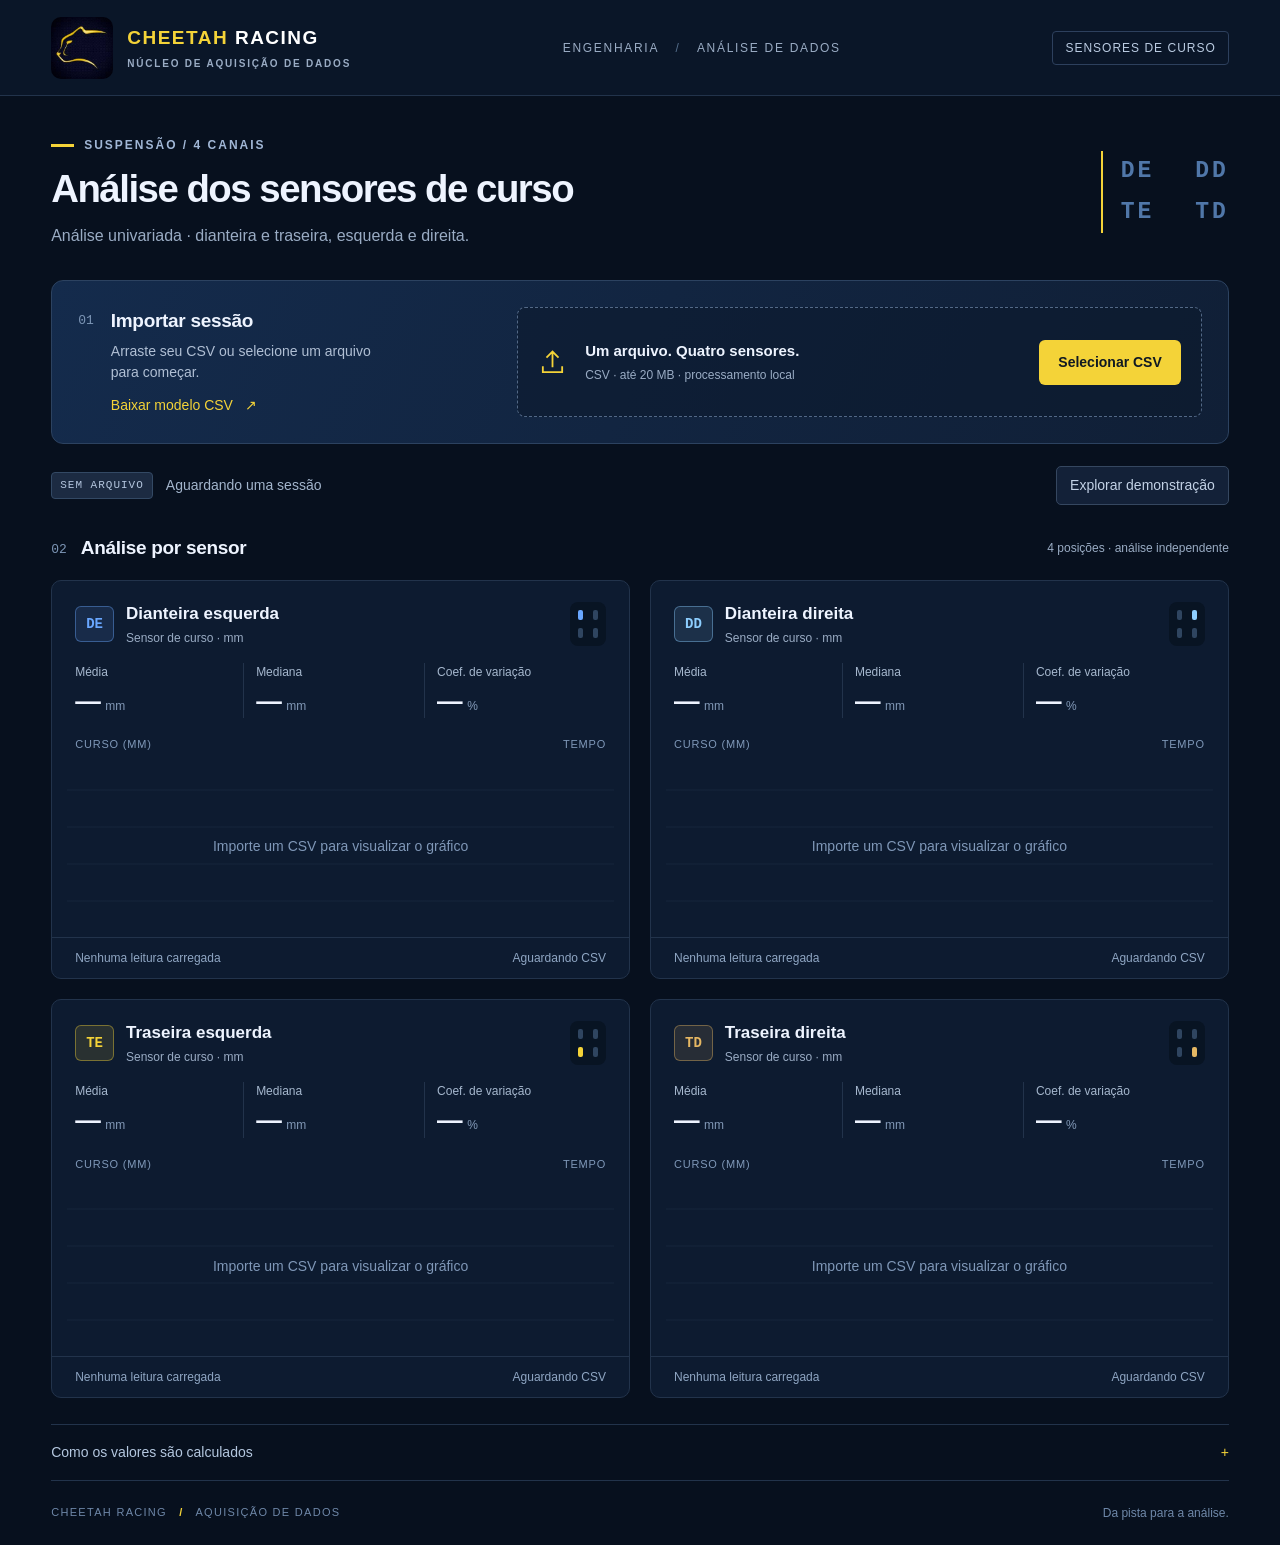
==== index.html @ 23363fa1 "Add files via upload" ====
<!DOCTYPE html>
<html lang="pt-BR">
<head><meta charset="UTF-8"><meta name="viewport" content="width=device-width, initial-scale=1"><meta name="theme-color" content="#071427"><meta name="description" content="Análise dos quatro sensores de curso da Cheetah Racing. Importe um CSV e visualize gráficos, média, mediana e coeficiente de variação."><title>Cheetah Racing · Análise de curso</title><link rel="icon" href="cheetah.png"><link rel="stylesheet" href="style.css"></head>
<body>
<header class="topbar"><a class="brand" href="./" aria-label="Cheetah Racing início"><img src="cheetah.png" alt="Símbolo da equipe Cheetah Racing"><span><strong class="brand-cheetah">CHEETAH</strong> <b>RACING</b><small>NÚCLEO DE AQUISIÇÃO DE DADOS</small></span></a><span class="workspace">ENGENHARIA <span>/</span> ANÁLISE DE DADOS</span><span class="header-tag">SENSORES DE CURSO</span></header>
<main>
<div class="page-heading"><div><div class="eyebrow"><span></span> SUSPENSÃO / 4 CANAIS</div><h1>Análise dos sensores de curso</h1><p>Análise univariada · dianteira e traseira, esquerda e direita.</p></div><div class="heading-mark" aria-hidden="true">DE <span>DD</span><br>TE <span>TD</span></div></div>
<section class="import-panel" aria-labelledby="import-title"><div class="import-copy"><span class="section-number">01</span><div><h2 id="import-title">Importar sessão</h2><p>Arraste seu CSV ou selecione um arquivo para começar.</p><button class="text-button" id="template">Baixar modelo CSV <span aria-hidden="true">↗</span></button></div></div><div id="dropzone" class="dropzone"><svg viewBox="0 0 24 24" fill="none" stroke="currentColor" stroke-width="1.5" aria-hidden="true"><path d="M12 16V3m-5 5 5-5 5 5M4 15v5h16v-5"/></svg><div><strong>Um arquivo. Quatro sensores.</strong><small>CSV · até 20 MB · processamento local</small></div><button class="primary-button" id="upload">Selecionar CSV</button><input type="file" id="file" accept=".csv,text/csv" hidden></div></section>
<p id="message" class="message" role="status" hidden></p>
<section id="mapping" class="mapping" hidden aria-labelledby="mapping-title"><h2 id="mapping-title">Confira as colunas do arquivo</h2><p>Associe cada sensor à sua coluna. Valores vazios ou inválidos serão desconsiderados.</p><div class="map-fields" id="map-fields"></div><div class="map-actions"><label>Unidade das leituras<select id="unit"><option value="mm">Milímetros (mm)</option><option value="raw">Valores brutos</option><option value="V">Volts (V)</option></select></label><button id="apply" class="primary-button">Analisar dados <span aria-hidden="true">→</span></button><button id="cancel" class="secondary-button">Cancelar</button></div></section>
<div class="session-bar"><div><span id="mode-label" class="mode-label">SEM ARQUIVO</span><span id="filename">Aguardando uma sessão</span></div><button class="secondary-button" id="demo">Explorar demonstração</button></div>
<section class="analysis-section" aria-labelledby="analysis-title"><div class="section-heading"><div><span class="section-number">02</span><h2 id="analysis-title">Análise por sensor</h2></div><span id="session-meta">4 posições · análise independente</span></div><div class="cards" id="cards"></div></section>
<details class="method"><summary>Como os valores são calculados <span aria-hidden="true">+</span></summary><div><p><b>Média:</b> soma das leituras válidas dividida pela quantidade de leituras. <b>Mediana:</b> valor central das leituras ordenadas.</p><p><b>Coeficiente de variação (CV):</b> desvio-padrão amostral ÷ módulo da média × 100. É necessário ter ao menos duas leituras e média diferente de zero. Uma média próxima de zero pode produzir um CV muito alto.</p><p>O CV depende da referência de zero: em dados brutos ou deslocamentos com zero arbitrário, interprete-o com cautela. Nenhum filtro ou conversão de calibração é aplicado. Os cálculos usam todas as leituras válidas; gráficos longos preservam extremos ao reduzir os pontos exibidos.</p><p>Formato sugerido: tempo_s, curso_DE_mm, curso_DD_mm, curso_TE_mm, curso_TD_mm. Também são aceitos ponto e vírgula, tabulação e decimais com vírgula. Sem tempo, o eixo horizontal usa o número da amostra. Os arquivos são lidos no seu navegador e não são enviados a um servidor.</p></div></details>
<footer><span>CHEETAH RACING <b>/</b> AQUISIÇÃO DE DADOS</span><span>Da pista para a análise.</span></footer>
</main><script src="analysis.js"></script><script src="app.js"></script></body></html>
---- style.css ----
@font-face{font-family:unused;src:local('Arial')}*{box-sizing:border-box} :root{color-scheme:dark;--bg:#07101e;--surface:#0d1b30;--border:#22334b;--text:#eef4ff;--muted:#9aacc4;--yellow:#f4d338;--blue:#5d9dff}body{margin:0;background:var(--bg);font:16px/1.5 'Segoe UI',Arial,sans-serif;color:var(--text)}button,select,input{font:inherit}button,select{cursor:pointer}button{transition:background .18s,transform .18s}button:hover{filter:brightness(1.12)}button:active{transform:translateY(1px)}button:focus-visible,select:focus-visible,a:focus-visible,summary:focus-visible{outline:3px solid var(--yellow);outline-offset:4px}button:disabled{cursor:wait;opacity:.6}[hidden]{display:none!important}.topbar{min-height:96px;padding:16px 4%;border-bottom:1px solid var(--border);display:flex;align-items:center;gap:30px;background:#0a1628}.brand{display:flex;align-items:center;gap:14px;text-decoration:none;color:var(--text);font-size:19px;letter-spacing:1.5px;font-weight:750}.brand img{width:62px;height:62px;object-fit:cover;border-radius:10px}.brand .brand-cheetah{color:var(--yellow);font-weight:850}.brand b{color:#fff;font-weight:600}.brand small{display:block;color:var(--muted);font-size:10px;letter-spacing:1.8px;margin-top:3px}.workspace{margin:auto;color:var(--muted);font-size:12px;letter-spacing:1.7px}.workspace span{margin:0 12px;color:#56708d}.header-tag{border:1px solid #2d405d;color:#bbcce2;padding:7px 12px;font-size:12px;letter-spacing:1px;border-radius:4px}main{max-width:1520px;margin:auto;padding:40px 4% 0}.page-heading{display:flex;justify-content:space-between;align-items:center;margin-bottom:32px}.eyebrow{font-size:12px;letter-spacing:2px;color:#a1b7d6;font-weight:650;display:flex;align-items:center;gap:10px}.eyebrow>span{width:23px;height:3px;background:var(--yellow)}h1{font-size:clamp(28px,3vw,43px);line-height:1.2;letter-spacing:-1.5px;margin:12px 0}h1 em{font-style:normal;font-weight:400;color:#a6bbd7}.page-heading p{margin:0;color:var(--muted)}.heading-mark{font:700 23px/1.8 monospace;color:#5077a9;letter-spacing:3px;border-left:2px solid var(--yellow);padding-left:18px}.heading-mark span{margin-left:24px}.import-panel{background:linear-gradient(115deg,#142b4c,#101f36);border:1px solid #2c4260;border-radius:12px;padding:26px;display:grid;grid-template-columns:1fr 1.65fr;gap:24px;align-items:center}.import-copy{display:flex;gap:17px}.section-number{font:13px/1.8 monospace;color:#7d96b6;margin-top:2px}h2{font-size:19px;font-weight:650;margin:0;letter-spacing:-.3px}.import-copy p{font-size:14px;color:#b0bfd4;max-width:280px;margin:5px 0 10px}.text-button{color:var(--yellow);border:0;background:none;padding:0;font-size:14px}.text-button span{margin-left:8px}.dropzone{border:1px dashed #526886;background:#0c192b88;min-height:110px;display:flex;align-items:center;justify-content:center;gap:18px;padding:20px;border-radius:8px}.dropzone.drag{border-color:var(--yellow);background:#26394b}.dropzone svg{width:29px;height:29px;flex-shrink:0;color:var(--yellow)}.dropzone strong{display:block;font-size:15px;font-weight:600}.dropzone small{display:block;color:var(--muted);font-size:12px;margin-top:4px}.primary-button{background:var(--yellow);color:#101923;font-weight:700;border:0;border-radius:6px;padding:12px 19px;white-space:nowrap;font-size:14px}.dropzone .primary-button{margin-left:auto}.secondary-button{border:1px solid #354760;background:#132138;color:#c3d2e6;border-radius:5px;padding:8px 13px;font-size:14px}.session-bar{display:flex;align-items:center;justify-content:space-between;gap:15px;margin:22px 0 29px;font-size:14px}.session-bar>div{display:flex;align-items:center;gap:13px;min-width:0}.mode-label{background:#1c2b42;color:#b4c6df;border:1px solid #334964;font:11px/1.4 monospace;letter-spacing:1px;padding:5px 8px;border-radius:4px;flex-shrink:0}.mode-label.demo{color:#ffe67b;background:#3a3320;border-color:#665828}.mode-label.real{color:#a9d2ff;background:#143153}.session-bar #filename{color:#a3b5cc;overflow-wrap:anywhere}.section-heading{display:flex;justify-content:space-between;align-items:center;gap:12px;margin-bottom:17px}.section-heading>div{display:flex;gap:14px;align-items:center}.section-heading>span{font-size:12px;color:var(--muted)}.cards{display:grid;grid-template-columns:repeat(2,minmax(0,1fr));gap:20px}.sensor-card{background:var(--surface);border:1px solid var(--border);border-radius:10px;overflow:hidden;min-width:0}.card-header{display:flex;align-items:center;gap:12px;padding:20px 23px 16px}.sensor-code{background:color-mix(in srgb,var(--accent) 12%,transparent);border:1px solid color-mix(in srgb,var(--accent) 40%,transparent);color:var(--accent);border-radius:6px;padding:9px 10px;font:700 14px monospace}.card-header h3{font-size:17px;font-weight:600;margin:0}.card-header p{color:var(--muted);font-size:12px;margin:3px 0 0}.position{margin-left:auto;display:grid;grid-template-columns:5px 5px;gap:8px 10px;border-radius:8px;padding:8px;background:#081423}.position i{width:5px;height:10px;background:#2f4560;border-radius:2px}.position i.on{background:var(--accent)}.stats{display:grid;grid-template-columns:1fr 1fr 1fr;padding:0 23px 18px;gap:12px}.stat{border-right:1px solid var(--border);padding-right:6px}.stat:last-child{border:0}.stat-label{display:block;font-size:12px;color:#a6b8ce;margin-bottom:4px}.stat-value{font:600 clamp(20px,2vw,29px)/1.3 'Segoe UI',sans-serif;font-variant-numeric:tabular-nums;letter-spacing:-.5px;overflow-wrap:anywhere}.stat-value small{font-size:12px;color:#8299b7;margin-left:5px;font-weight:400;letter-spacing:0}.chart-wrap{padding:0 15px;position:relative}.chart-title{display:flex;justify-content:space-between;padding:0 8px;margin-bottom:4px;color:#7f98b8;font-size:11px;letter-spacing:.8px;text-transform:uppercase}.chart{height:180px;width:100%;display:block;overflow:visible}.chart text{font:11px 'Segoe UI',Arial,sans-serif;fill:#8aa1bf}.chart .gridline{stroke:#20334d;stroke-dasharray:3 5}.card-bottom{padding:11px 23px;border-top:1px solid var(--border);font-size:12px;color:#8fa6c3;display:flex;justify-content:space-between;gap:10px}.card-bottom strong{font-weight:500;color:#bcd0e9}.empty-chart{height:180px;display:flex;align-items:center;justify-content:center;color:#7f97b7;font-size:14px;background:repeating-linear-gradient(0deg,transparent,transparent 35px,#21334b66 36px,transparent 37px)}.method{margin-top:26px;border-top:1px solid var(--border);border-bottom:1px solid var(--border);color:var(--muted);font-size:14px}.method summary{cursor:pointer;list-style:none;padding:17px 0;display:flex;justify-content:space-between;color:#b4c7df}.method summary::-webkit-details-marker{display:none}.method summary span{color:var(--yellow)}.method>div{max-width:1000px;padding-bottom:14px}.method p{margin:0 0 12px}.method b{color:#cedbef}.message{padding:14px 18px;background:#263448;border-left:3px solid var(--yellow);border-radius:4px;font-size:14px}.message.error{background:#36232b;border-left-color:#ff8c8c;color:#ffd0d0}.mapping{margin-top:16px;padding:24px;background:#12253d;border:1px solid #3a5679;border-radius:10px}.mapping p{color:var(--muted);font-size:14px}.map-fields{display:grid;grid-template-columns:repeat(5,1fr);gap:14px}label{font-size:14px;color:#bed0e7}select{display:block;width:100%;margin-top:7px;padding:10px;border:1px solid #4a607b;border-radius:5px;color:#edf4ff;background:#0c1b2e;max-width:100%}.map-actions{display:flex;gap:12px;align-items:end;margin-top:18px}.map-actions label{margin-right:auto;min-width:180px}.map-actions button{height:43px}footer{padding:23px 0;display:flex;justify-content:space-between;gap:16px;font-size:11px;color:#6f88a9;letter-spacing:1.3px}footer b{color:var(--yellow);padding:0 8px}footer>span:last-child{letter-spacing:0;font-size:12px}.tooltip{position:absolute;pointer-events:none;background:#050d18;border:1px solid #425a7b;border-radius:5px;padding:6px 10px;font-size:12px;z-index:2;color:#e8f2ff;box-shadow:0 4px 12px #0005}.sensor-note{color:#e8ce76}
@media(min-width:1600px){.chart{height:215px}.empty-chart{height:215px}}
@media(max-width:1050px){.workspace{display:none}.header-tag{margin-left:auto}.import-panel{grid-template-columns:1fr}.import-copy p{max-width:none}.dropzone{justify-content:flex-start}.map-fields{grid-template-columns:repeat(3,1fr)}}
@media(max-width:650px){.topbar{padding:12px 5%;min-height:80px}.brand{font-size:16px}.brand img{height:48px;width:48px}.brand small{font-size:8px;letter-spacing:1px}.header-tag{display:none}main{padding:26px 5% 0}.heading-mark{display:none}h1{letter-spacing:-.8px}.page-heading{margin-bottom:25px}.import-panel{padding:19px;gap:16px}.dropzone{flex-wrap:wrap;padding:17px;gap:13px}.dropzone .primary-button{width:100%;margin-left:0}.cards{grid-template-columns:1fr}.session-bar{align-items:flex-start}.session-bar>div{flex-wrap:wrap;gap:7px}.session-bar button{font-size:12px;max-width:140px}.section-heading{align-items:flex-start}.section-heading>span{max-width:110px;text-align:right}.card-header{padding:18px}.stats{padding-left:18px;padding-right:18px;gap:8px}.stat-value{font-size:25px}.map-fields{grid-template-columns:1fr 1fr}.map-actions{flex-wrap:wrap}.map-actions label{width:100%;margin-bottom:8px}footer{flex-direction:column;gap:6px}.chart{height:185px}.card-bottom{padding:11px 18px}}
@media(prefers-reduced-motion:reduce){*{transition:none!important}}
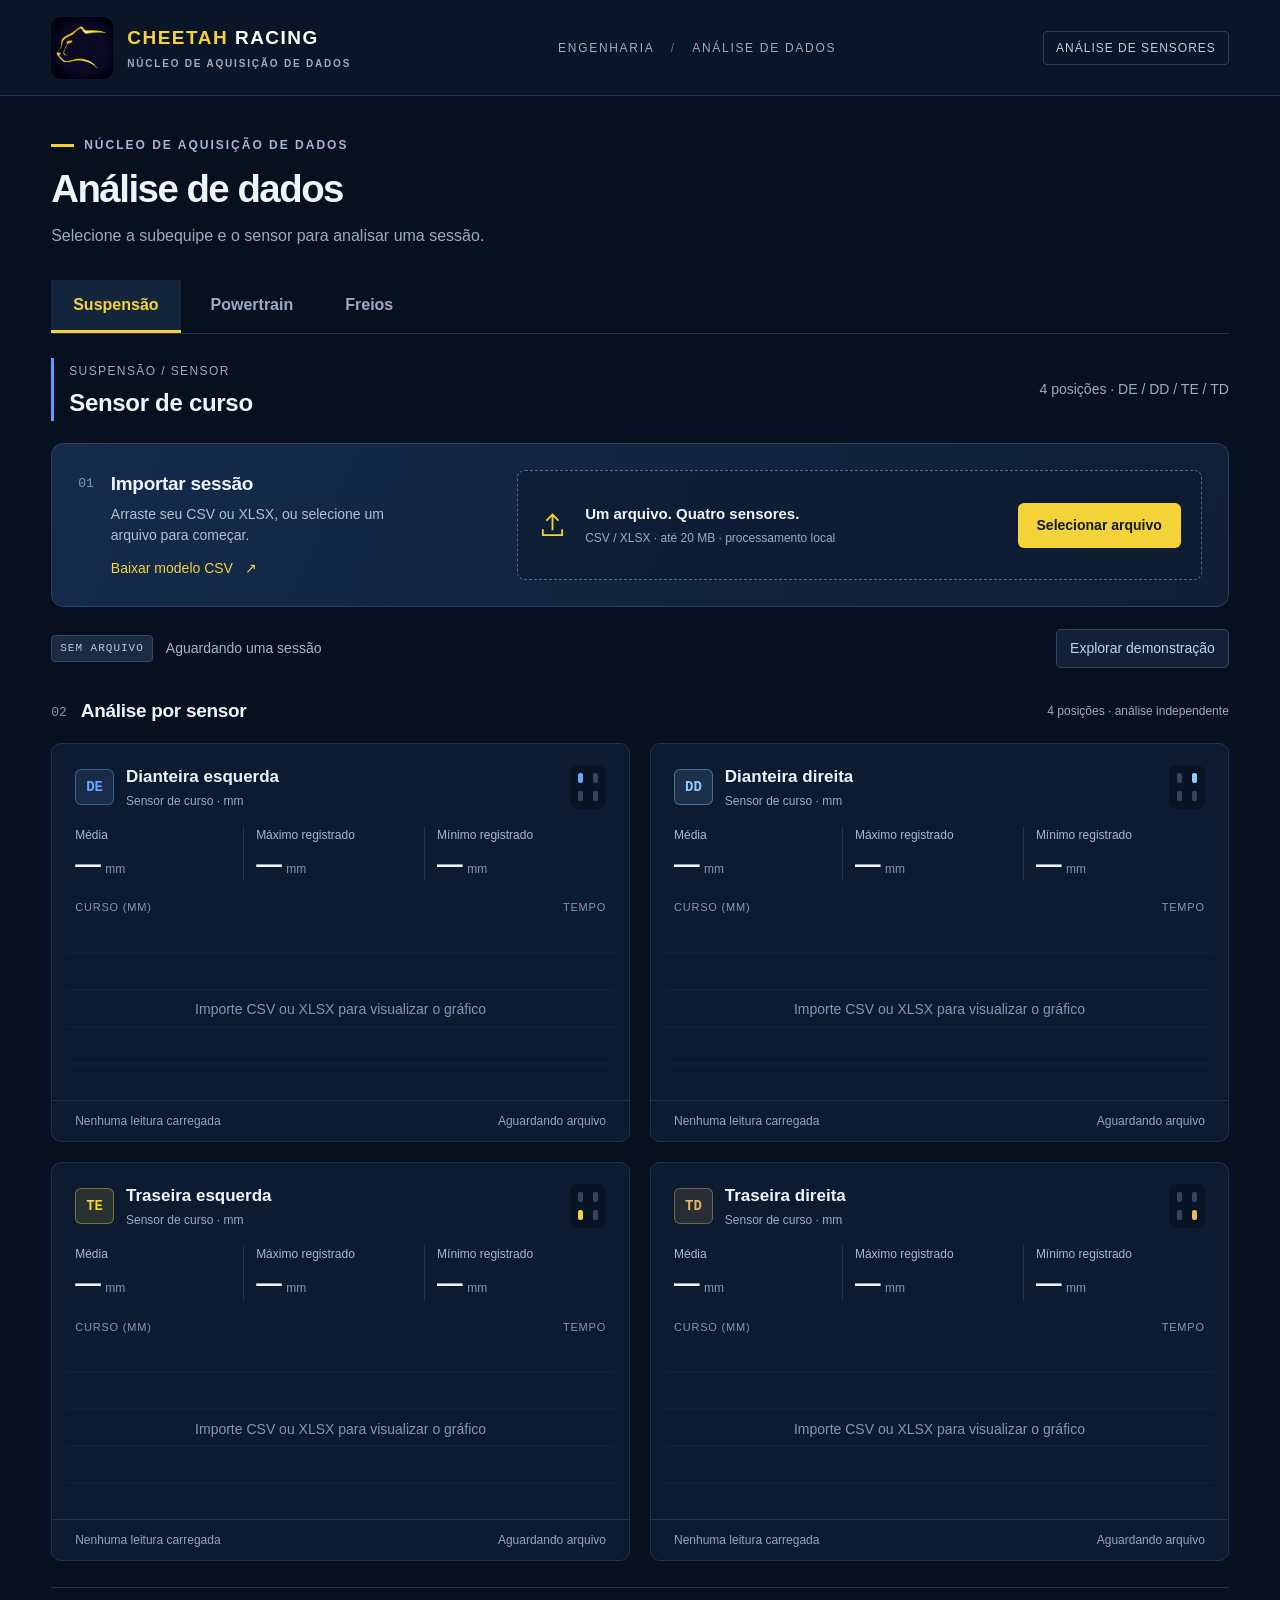
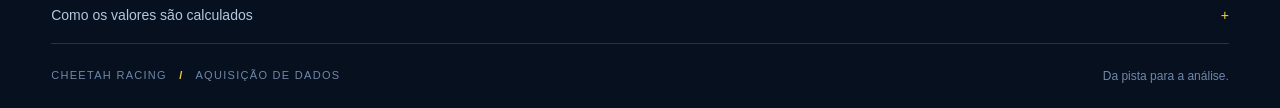
==== commit 050be07d: "Rename index (3).html to index.html" ====
--- a/index.html
+++ b/index.html
@@ -1,15 +1,294 @@
 <!DOCTYPE html>
 <html lang="pt-BR">
-<head><meta charset="UTF-8"><meta name="viewport" content="width=device-width, initial-scale=1"><meta name="theme-color" content="#071427"><meta name="description" content="Análise dos quatro sensores de curso da Cheetah Racing. Importe um CSV e visualize gráficos, média, mediana e coeficiente de variação."><title>Cheetah Racing · Análise de curso</title><link rel="icon" href="cheetah.png"><link rel="stylesheet" href="style.css"></head>
+<head><meta charset="UTF-8"><meta name="viewport" content="width=device-width, initial-scale=1"><meta name="theme-color" content="#071427"><meta name="description" content="Análise dos quatro sensores de curso da Cheetah Racing. Importe CSV ou XLSX e visualize gráficos, média, máximo e mínimo por sensor e subequipe."><title>Cheetah Racing · Análise de dados</title><link rel="icon" href="[data-uri]"><style>@font-face{font-family:unused;src:local('Arial')}*{box-sizing:border-box} :root{color-scheme:dark;--bg:#07101e;--surface:#0d1b30;--border:#22334b;--text:#eef4ff;--muted:#9aacc4;--yellow:#f4d338;--blue:#5d9dff}body{margin:0;background:var(--bg);font:16px/1.5 'Segoe UI',Arial,sans-serif;color:var(--text)}button,select,input{font:inherit}button,select{cursor:pointer}button{transition:background .18s,transform .18s}button:hover{filter:brightness(1.12)}button:active{transform:translateY(1px)}button:focus-visible,select:focus-visible,a:focus-visible,summary:focus-visible{outline:3px solid var(--yellow);outline-offset:4px}button:disabled{cursor:wait;opacity:.6}[hidden]{display:none!important}.topbar{min-height:96px;padding:16px 4%;border-bottom:1px solid var(--border);display:flex;align-items:center;gap:30px;background:#0a1628}.brand{display:flex;align-items:center;gap:14px;text-decoration:none;color:var(--text);font-size:19px;letter-spacing:1.5px;font-weight:750}.brand img{width:62px;height:62px;object-fit:cover;border-radius:10px}.brand .brand-cheetah{color:var(--yellow);font-weight:850}.brand b{color:#fff;font-weight:600}.brand small{display:block;color:var(--muted);font-size:10px;letter-spacing:1.8px;margin-top:3px}.workspace{margin:auto;color:var(--muted);font-size:12px;letter-spacing:1.7px}.workspace span{margin:0 12px;color:#56708d}.header-tag{border:1px solid #2d405d;color:#bbcce2;padding:7px 12px;font-size:12px;letter-spacing:1px;border-radius:4px}main{max-width:1520px;margin:auto;padding:40px 4% 0}.page-heading{display:flex;justify-content:space-between;align-items:center;margin-bottom:32px}.eyebrow{font-size:12px;letter-spacing:2px;color:#a1b7d6;font-weight:650;display:flex;align-items:center;gap:10px}.eyebrow>span{width:23px;height:3px;background:var(--yellow)}h1{font-size:clamp(28px,3vw,43px);line-height:1.2;letter-spacing:-1.5px;margin:12px 0}h1 em{font-style:normal;font-weight:400;color:#a6bbd7}.page-heading p{margin:0;color:var(--muted)}.heading-mark{font:700 23px/1.8 monospace;color:#5077a9;letter-spacing:3px;border-left:2px solid var(--yellow);padding-left:18px}.heading-mark span{margin-left:24px}.import-panel{background:linear-gradient(115deg,#142b4c,#101f36);border:1px solid #2c4260;border-radius:12px;padding:26px;display:grid;grid-template-columns:1fr 1.65fr;gap:24px;align-items:center}.import-copy{display:flex;gap:17px}.section-number{font:13px/1.8 monospace;color:#7d96b6;margin-top:2px}h2{font-size:19px;font-weight:650;margin:0;letter-spacing:-.3px}.import-copy p{font-size:14px;color:#b0bfd4;max-width:280px;margin:5px 0 10px}.text-button{color:var(--yellow);border:0;background:none;padding:0;font-size:14px}.text-button span{margin-left:8px}.dropzone{border:1px dashed #526886;background:#0c192b88;min-height:110px;display:flex;align-items:center;justify-content:center;gap:18px;padding:20px;border-radius:8px}.dropzone.drag{border-color:var(--yellow);background:#26394b}.dropzone svg{width:29px;height:29px;flex-shrink:0;color:var(--yellow)}.dropzone strong{display:block;font-size:15px;font-weight:600}.dropzone small{display:block;color:var(--muted);font-size:12px;margin-top:4px}.primary-button{background:var(--yellow);color:#101923;font-weight:700;border:0;border-radius:6px;padding:12px 19px;white-space:nowrap;font-size:14px}.dropzone .primary-button{margin-left:auto}.secondary-button{border:1px solid #354760;background:#132138;color:#c3d2e6;border-radius:5px;padding:8px 13px;font-size:14px}.session-bar{display:flex;align-items:center;justify-content:space-between;gap:15px;margin:22px 0 29px;font-size:14px}.session-bar>div{display:flex;align-items:center;gap:13px;min-width:0}.mode-label{background:#1c2b42;color:#b4c6df;border:1px solid #334964;font:11px/1.4 monospace;letter-spacing:1px;padding:5px 8px;border-radius:4px;flex-shrink:0}.mode-label.demo{color:#ffe67b;background:#3a3320;border-color:#665828}.mode-label.real{color:#a9d2ff;background:#143153}.session-bar #filename{color:#a3b5cc;overflow-wrap:anywhere}.section-heading{display:flex;justify-content:space-between;align-items:center;gap:12px;margin-bottom:17px}.section-heading>div{display:flex;gap:14px;align-items:center}.section-heading>span{font-size:12px;color:var(--muted)}.cards{display:grid;grid-template-columns:repeat(2,minmax(0,1fr));gap:20px}.sensor-card{background:var(--surface);border:1px solid var(--border);border-radius:10px;overflow:hidden;min-width:0}.card-header{display:flex;align-items:center;gap:12px;padding:20px 23px 16px}.sensor-code{background:color-mix(in srgb,var(--accent) 12%,transparent);border:1px solid color-mix(in srgb,var(--accent) 40%,transparent);color:var(--accent);border-radius:6px;padding:9px 10px;font:700 14px monospace}.card-header h3{font-size:17px;font-weight:600;margin:0}.card-header p{color:var(--muted);font-size:12px;margin:3px 0 0}.position{margin-left:auto;display:grid;grid-template-columns:5px 5px;gap:8px 10px;border-radius:8px;padding:8px;background:#081423}.position i{width:5px;height:10px;background:#2f4560;border-radius:2px}.position i.on{background:var(--accent)}.stats{display:grid;grid-template-columns:1fr 1fr 1fr;padding:0 23px 18px;gap:12px}.stat{border-right:1px solid var(--border);padding-right:6px}.stat:last-child{border:0}.stat-label{display:block;font-size:12px;color:#a6b8ce;margin-bottom:4px}.stat-value{font:600 clamp(20px,2vw,29px)/1.3 'Segoe UI',sans-serif;font-variant-numeric:tabular-nums;letter-spacing:-.5px;overflow-wrap:anywhere}.stat-value small{font-size:12px;color:#8299b7;margin-left:5px;font-weight:400;letter-spacing:0}.chart-wrap{padding:0 15px;position:relative}.chart-title{display:flex;justify-content:space-between;padding:0 8px;margin-bottom:4px;color:#7f98b8;font-size:11px;letter-spacing:.8px;text-transform:uppercase}.chart{height:180px;width:100%;display:block;overflow:visible}.chart text{font:11px 'Segoe UI',Arial,sans-serif;fill:#8aa1bf}.chart .gridline{stroke:#20334d;stroke-dasharray:3 5}.card-bottom{padding:11px 23px;border-top:1px solid var(--border);font-size:12px;color:#8fa6c3;display:flex;justify-content:space-between;gap:10px}.card-bottom strong{font-weight:500;color:#bcd0e9}.empty-chart{height:180px;display:flex;align-items:center;justify-content:center;color:#7f97b7;font-size:14px;background:repeating-linear-gradient(0deg,transparent,transparent 35px,#21334b66 36px,transparent 37px)}.method{margin-top:26px;border-top:1px solid var(--border);border-bottom:1px solid var(--border);color:var(--muted);font-size:14px}.method summary{cursor:pointer;list-style:none;padding:17px 0;display:flex;justify-content:space-between;color:#b4c7df}.method summary::-webkit-details-marker{display:none}.method summary span{color:var(--yellow)}.method>div{max-width:1000px;padding-bottom:14px}.method p{margin:0 0 12px}.method b{color:#cedbef}.message{padding:14px 18px;background:#263448;border-left:3px solid var(--yellow);border-radius:4px;font-size:14px}.message.error{background:#36232b;border-left-color:#ff8c8c;color:#ffd0d0}.mapping{margin-top:16px;padding:24px;background:#12253d;border:1px solid #3a5679;border-radius:10px}.mapping p{color:var(--muted);font-size:14px}.map-fields{display:grid;grid-template-columns:repeat(5,1fr);gap:14px}label{font-size:14px;color:#bed0e7}select{display:block;width:100%;margin-top:7px;padding:10px;border:1px solid #4a607b;border-radius:5px;color:#edf4ff;background:#0c1b2e;max-width:100%}.map-actions{display:flex;gap:12px;align-items:end;margin-top:18px}.map-actions label{margin-right:auto;min-width:180px}.map-actions button{height:43px}footer{padding:23px 0;display:flex;justify-content:space-between;gap:16px;font-size:11px;color:#6f88a9;letter-spacing:1.3px}footer b{color:var(--yellow);padding:0 8px}footer>span:last-child{letter-spacing:0;font-size:12px}.tooltip{position:absolute;pointer-events:none;background:#050d18;border:1px solid #425a7b;border-radius:5px;padding:6px 10px;font-size:12px;z-index:2;color:#e8f2ff;box-shadow:0 4px 12px #0005}.sensor-note{color:#e8ce76}
+@media(min-width:1600px){.chart{height:215px}.empty-chart{height:215px}}
+@media(max-width:1050px){.workspace{display:none}.header-tag{margin-left:auto}.import-panel{grid-template-columns:1fr}.import-copy p{max-width:none}.dropzone{justify-content:flex-start}.map-fields{grid-template-columns:repeat(3,1fr)}}
+@media(max-width:650px){.topbar{padding:12px 5%;min-height:80px}.brand{font-size:16px}.brand img{height:48px;width:48px}.brand small{font-size:8px;letter-spacing:1px}.header-tag{display:none}main{padding:26px 5% 0}.heading-mark{display:none}h1{letter-spacing:-.8px}.page-heading{margin-bottom:25px}.import-panel{padding:19px;gap:16px}.dropzone{flex-wrap:wrap;padding:17px;gap:13px}.dropzone .primary-button{width:100%;margin-left:0}.cards{grid-template-columns:1fr}.session-bar{align-items:flex-start}.session-bar>div{flex-wrap:wrap;gap:7px}.session-bar button{font-size:12px;max-width:140px}.section-heading{align-items:flex-start}.section-heading>span{max-width:110px;text-align:right}.card-header{padding:18px}.stats{padding-left:18px;padding-right:18px;gap:8px}.stat-value{font-size:25px}.map-fields{grid-template-columns:1fr 1fr}.map-actions{flex-wrap:wrap}.map-actions label{width:100%;margin-bottom:8px}footer{flex-direction:column;gap:6px}.chart{height:185px}.card-bottom{padding:11px 18px}}
+@media(prefers-reduced-motion:reduce){*{transition:none!important}}
+
+.team-tabs{display:flex;gap:8px;border-bottom:1px solid var(--border);margin-bottom:24px}.team-tabs button{background:none;border:0;border-bottom:3px solid transparent;padding:13px 22px;color:var(--muted);font-size:16px;font-weight:600}.team-tabs button[aria-selected="true"]{color:var(--yellow);border-bottom-color:var(--yellow);background:#14263b}.sensor-topic{display:flex;align-items:center;justify-content:space-between;gap:16px;margin:0 0 22px;padding:0 0 0 15px;border-left:3px solid var(--blue)}.topic-label{font-size:12px;letter-spacing:1.4px;color:var(--muted)}.sensor-topic h2{font-size:24px;margin-top:3px}.topic-count{font-size:14px;color:var(--muted)}.team-empty{padding:60px 25px;background:var(--surface);border:1px solid var(--border);border-radius:10px;margin-bottom:35px}.team-empty h3{font-size:22px;margin:0 0 10px}.team-empty p{color:var(--muted);margin:0}.sheet-picker{background:#12253d;padding:20px 24px;margin-top:16px;border:1px solid #3a5679;border-radius:10px}.sheet-picker select{max-width:440px}.sheet-picker p{color:var(--muted);font-size:14px;margin-bottom:0}
+@media(max-width:650px){.team-tabs{gap:0}.team-tabs button{font-size:14px;padding:12px 14px;flex:1}.sensor-topic{align-items:flex-start;flex-direction:column;gap:7px}.topic-count{font-size:12px}.stat-label{min-height:36px}}
+</style></head>
 <body>
-<header class="topbar"><a class="brand" href="./" aria-label="Cheetah Racing início"><img src="cheetah.png" alt="Símbolo da equipe Cheetah Racing"><span><strong class="brand-cheetah">CHEETAH</strong> <b>RACING</b><small>NÚCLEO DE AQUISIÇÃO DE DADOS</small></span></a><span class="workspace">ENGENHARIA <span>/</span> ANÁLISE DE DADOS</span><span class="header-tag">SENSORES DE CURSO</span></header>
+<header class="topbar"><a class="brand" href="./" aria-label="Cheetah Racing início"><img src="[data-uri]" alt="Símbolo da equipe Cheetah Racing"><span><strong class="brand-cheetah">CHEETAH</strong> <b>RACING</b><small>NÚCLEO DE AQUISIÇÃO DE DADOS</small></span></a><span class="workspace">ENGENHARIA <span>/</span> ANÁLISE DE DADOS</span><span class="header-tag">ANÁLISE DE SENSORES</span></header>
 <main>
-<div class="page-heading"><div><div class="eyebrow"><span></span> SUSPENSÃO / 4 CANAIS</div><h1>Análise dos sensores de curso</h1><p>Análise univariada · dianteira e traseira, esquerda e direita.</p></div><div class="heading-mark" aria-hidden="true">DE <span>DD</span><br>TE <span>TD</span></div></div>
-<section class="import-panel" aria-labelledby="import-title"><div class="import-copy"><span class="section-number">01</span><div><h2 id="import-title">Importar sessão</h2><p>Arraste seu CSV ou selecione um arquivo para começar.</p><button class="text-button" id="template">Baixar modelo CSV <span aria-hidden="true">↗</span></button></div></div><div id="dropzone" class="dropzone"><svg viewBox="0 0 24 24" fill="none" stroke="currentColor" stroke-width="1.5" aria-hidden="true"><path d="M12 16V3m-5 5 5-5 5 5M4 15v5h16v-5"/></svg><div><strong>Um arquivo. Quatro sensores.</strong><small>CSV · até 20 MB · processamento local</small></div><button class="primary-button" id="upload">Selecionar CSV</button><input type="file" id="file" accept=".csv,text/csv" hidden></div></section>
+<div class="page-heading"><div><div class="eyebrow"><span></span> NÚCLEO DE AQUISIÇÃO DE DADOS</div><h1>Análise de dados</h1><p>Selecione a subequipe e o sensor para analisar uma sessão.</p></div></div>
+<div class="team-tabs" role="tablist" aria-label="Subequipes">
+<button id="tab-suspensao" role="tab" aria-selected="true" aria-controls="panel-suspensao" tabindex="0">Suspensão</button>
+<button id="tab-powertrain" role="tab" aria-selected="false" aria-controls="panel-powertrain" tabindex="-1">Powertrain</button>
+<button id="tab-freios" role="tab" aria-selected="false" aria-controls="panel-freios" tabindex="-1">Freios</button>
+</div>
+<section id="panel-suspensao" role="tabpanel" aria-labelledby="tab-suspensao">
+<div class="sensor-topic"><div><span class="topic-label">SUSPENSÃO / SENSOR</span><h2>Sensor de curso</h2></div><span class="topic-count">4 posições · DE / DD / TE / TD</span></div>
+<section class="import-panel" aria-labelledby="import-title"><div class="import-copy"><span class="section-number">01</span><div><h2 id="import-title">Importar sessão</h2><p>Arraste seu CSV ou XLSX, ou selecione um arquivo para começar.</p><button class="text-button" id="template">Baixar modelo CSV <span aria-hidden="true">↗</span></button></div></div><div id="dropzone" class="dropzone"><svg viewBox="0 0 24 24" fill="none" stroke="currentColor" stroke-width="1.5" aria-hidden="true"><path d="M12 16V3m-5 5 5-5 5 5M4 15v5h16v-5"/></svg><div><strong>Um arquivo. Quatro sensores.</strong><small>CSV / XLSX · até 20 MB · processamento local</small></div><button class="primary-button" id="upload">Selecionar arquivo</button><input type="file" id="file" accept=".csv,.xlsx,text/csv,application/vnd.openxmlformats-officedocument.spreadsheetml.sheet" hidden></div></section>
 <p id="message" class="message" role="status" hidden></p>
+<div id="sheet-picker" class="sheet-picker" hidden><label for="worksheet">Planilha do Excel</label><select id="worksheet"></select><p>Selecione a planilha que contém as leituras. A primeira linha preenchida deve conter os nomes das colunas.</p></div>
 <section id="mapping" class="mapping" hidden aria-labelledby="mapping-title"><h2 id="mapping-title">Confira as colunas do arquivo</h2><p>Associe cada sensor à sua coluna. Valores vazios ou inválidos serão desconsiderados.</p><div class="map-fields" id="map-fields"></div><div class="map-actions"><label>Unidade das leituras<select id="unit"><option value="mm">Milímetros (mm)</option><option value="raw">Valores brutos</option><option value="V">Volts (V)</option></select></label><button id="apply" class="primary-button">Analisar dados <span aria-hidden="true">→</span></button><button id="cancel" class="secondary-button">Cancelar</button></div></section>
 <div class="session-bar"><div><span id="mode-label" class="mode-label">SEM ARQUIVO</span><span id="filename">Aguardando uma sessão</span></div><button class="secondary-button" id="demo">Explorar demonstração</button></div>
 <section class="analysis-section" aria-labelledby="analysis-title"><div class="section-heading"><div><span class="section-number">02</span><h2 id="analysis-title">Análise por sensor</h2></div><span id="session-meta">4 posições · análise independente</span></div><div class="cards" id="cards"></div></section>
-<details class="method"><summary>Como os valores são calculados <span aria-hidden="true">+</span></summary><div><p><b>Média:</b> soma das leituras válidas dividida pela quantidade de leituras. <b>Mediana:</b> valor central das leituras ordenadas.</p><p><b>Coeficiente de variação (CV):</b> desvio-padrão amostral ÷ módulo da média × 100. É necessário ter ao menos duas leituras e média diferente de zero. Uma média próxima de zero pode produzir um CV muito alto.</p><p>O CV depende da referência de zero: em dados brutos ou deslocamentos com zero arbitrário, interprete-o com cautela. Nenhum filtro ou conversão de calibração é aplicado. Os cálculos usam todas as leituras válidas; gráficos longos preservam extremos ao reduzir os pontos exibidos.</p><p>Formato sugerido: tempo_s, curso_DE_mm, curso_DD_mm, curso_TE_mm, curso_TD_mm. Também são aceitos ponto e vírgula, tabulação e decimais com vírgula. Sem tempo, o eixo horizontal usa o número da amostra. Os arquivos são lidos no seu navegador e não são enviados a um servidor.</p></div></details>
+<details class="method"><summary>Como os valores são calculados <span aria-hidden="true">+</span></summary><div><p><b>Média:</b> soma das leituras válidas dividida pela quantidade de leituras. <b>Máximo registrado:</b> maior leitura válida. <b>Mínimo registrado:</b> menor leitura válida.</p><p>Os indicadores usam todas as leituras válidas da sessão, inclusive os extremos. Valores vazios ou inválidos são desconsiderados por sensor. Nenhum filtro ou conversão de calibração é aplicado. Gráficos longos preservam extremos ao reduzir os pontos exibidos.</p><p>Formatos aceitos: CSV e XLSX. Cabeçalhos sugeridos: tempo_s, curso_DE_mm, curso_DD_mm, curso_TE_mm, curso_TD_mm. No Excel, escolha a planilha com os dados; a primeira linha preenchida deve conter os cabeçalhos. Fórmulas precisam ter resultados salvos pelo Excel ou ser convertidas em valores.</p><p>No CSV, são aceitos ponto e vírgula, tabulação e decimais com vírgula. Sem tempo, o eixo horizontal usa o número da amostra. Os arquivos são lidos no seu navegador e não são enviados a um servidor.</p></div></details>
+</section>
+<section id="panel-powertrain" role="tabpanel" aria-labelledby="tab-powertrain" hidden><div class="sensor-topic"><div><span class="topic-label">POWERTRAIN / SENSORES</span><h2>Powertrain</h2></div></div><div class="team-empty"><h3>Nenhum sensor cadastrado</h3><p>Os sensores de powertrain serão organizados aqui quando forem adicionados ao painel.</p></div></section>
+<section id="panel-freios" role="tabpanel" aria-labelledby="tab-freios" hidden><div class="sensor-topic"><div><span class="topic-label">FREIOS / SENSORES</span><h2>Freios</h2></div></div><div class="team-empty"><h3>Nenhum sensor cadastrado</h3><p>Os sensores de freios serão organizados aqui quando forem adicionados ao painel.</p></div></section>
 <footer><span>CHEETAH RACING <b>/</b> AQUISIÇÃO DE DADOS</span><span>Da pista para a análise.</span></footer>
-</main><script src="analysis.js"></script><script src="app.js"></script></body></html>
+</main><script>/*! xlsx.js (C) 2013-present SheetJS -- http://sheetjs.com */
+var DO_NOT_EXPORT_CODEPAGE=true;var cptable={version:"1.15.0"};cptable[437]=function(){var e="\0\b\t\n\x0B\f\r+++ !\"#$%&'()*+,-./0123456789:;<=>?@ABCDEFGHIJKLMNOPQRSTUVWXYZ[\\]^_`abcdefghijklmnopqrstuvwxyz{|}~ÇüéâäàåçêëèïîìÄÅÉæÆôöòûùÿÖÜ¢£¥₧ƒáíóúñÑªº¿⌐¬½¼¡«»░▒▓│┤╡╢╖╕╣║╗╝╜╛┐└┴┬├─┼╞╟╚╔╩╦╠═╬╧╨╤╥╙╘╒╓╫╪┘┌█▄▌▐▀αßΓπΣσµτΦΘΩδ∞φε∩≡±≥≤⌠⌡÷≈°∙·√ⁿ²■ ",r=[],t={};for(var a=0;a!=e.length;++a){if(e.charCodeAt(a)!==65533)t[e.charAt(a)]=a;r[a]=e.charAt(a)}return{enc:t,dec:r}}();cptable[620]=function(){var e="\0\b\t\n\x0B\f\r+++ !\"#$%&'()*+,-./0123456789:;<=>?@ABCDEFGHIJKLMNOPQRSTUVWXYZ[\\]^_`abcdefghijklmnopqrstuvwxyz{|}~ÇüéâäàąçêëèïîćÄĄĘęłôöĆûùŚÖÜ¢Ł¥śƒŹŻóÓńŃźż¿⌐¬½¼¡«»░▒▓│┤╡╢╖╕╣║╗╝╜╛┐└┴┬├─┼╞╟╚╔╩╦╠═╬╧╨╤╥╙╘╒╓╫╪┘┌█▄▌▐▀αßΓπΣσµτΦΘΩδ∞φε∩≡±≥≤⌠⌡÷≈°∙·√ⁿ²■ ",r=[],t={};for(var a=0;a!=e.length;++a){if(e.charCodeAt(a)!==65533)t[e.charAt(a)]=a;r[a]=e.charAt(a)}return{enc:t,dec:r}}();cptable[737]=function(){var e="\0\b\t\n\x0B\f\r+++ !\"#$%&'()*+,-./0123456789:;<=>?@ABCDEFGHIJKLMNOPQRSTUVWXYZ[\\]^_`abcdefghijklmnopqrstuvwxyz{|}~ΑΒΓΔΕΖΗΘΙΚΛΜΝΞΟΠΡΣΤΥΦΧΨΩαβγδεζηθικλμνξοπρσςτυφχψ░▒▓│┤╡╢╖╕╣║╗╝╜╛┐└┴┬├─┼╞╟╚╔╩╦╠═╬╧╨╤╥╙╘╒╓╫╪┘┌█▄▌▐▀ωάέήϊίόύϋώΆΈΉΊΌΎΏ±≥≤ΪΫ÷≈°∙·√ⁿ²■ ",r=[],t={};for(var a=0;a!=e.length;++a){if(e.charCodeAt(a)!==65533)t[e.charAt(a)]=a;r[a]=e.charAt(a)}return{enc:t,dec:r}}();cptable[850]=function(){var e="\0\b\t\n\x0B\f\r+++ !\"#$%&'()*+,-./0123456789:;<=>?@ABCDEFGHIJKLMNOPQRSTUVWXYZ[\\]^_`abcdefghijklmnopqrstuvwxyz{|}~ÇüéâäàåçêëèïîìÄÅÉæÆôöòûùÿÖÜø£Ø×ƒáíóúñÑªº¿®¬½¼¡«»░▒▓│┤ÁÂÀ©╣║╗╝¢¥┐└┴┬├─┼ãÃ╚╔╩╦╠═╬¤ðÐÊËÈıÍÎÏ┘┌█▄¦Ì▀ÓßÔÒõÕµþÞÚÛÙýÝ¯´­±‗¾¶§÷¸°¨·¹³²■ ",r=[],t={};for(var a=0;a!=e.length;++a){if(e.charCodeAt(a)!==65533)t[e.charAt(a)]=a;r[a]=e.charAt(a)}return{enc:t,dec:r}}();cptable[852]=function(){var e="\0\b\t\n\x0B\f\r+++ !\"#$%&'()*+,-./0123456789:;<=>?@ABCDEFGHIJKLMNOPQRSTUVWXYZ[\\]^_`abcdefghijklmnopqrstuvwxyz{|}~ÇüéâäůćçłëŐőîŹÄĆÉĹĺôöĽľŚśÖÜŤťŁ×čáíóúĄąŽžĘę¬źČş«»░▒▓│┤ÁÂĚŞ╣║╗╝Żż┐└┴┬├─┼Ăă╚╔╩╦╠═╬¤đĐĎËďŇÍÎě┘┌█▄ŢŮ▀ÓßÔŃńňŠšŔÚŕŰýÝţ´­˝˛ˇ˘§÷¸°¨˙űŘř■ ",r=[],t={};for(var a=0;a!=e.length;++a){if(e.charCodeAt(a)!==65533)t[e.charAt(a)]=a;r[a]=e.charAt(a)}return{enc:t,dec:r}}();cptable[857]=function(){var e="\0\b\t\n\x0B\f\r+++ !\"#$%&'()*+,-./0123456789:;<=>?@ABCDEFGHIJKLMNOPQRSTUVWXYZ[\\]^_`abcdefghijklmnopqrstuvwxyz{|}~ÇüéâäàåçêëèïîıÄÅÉæÆôöòûùİÖÜø£ØŞşáíóúñÑĞğ¿®¬½¼¡«»░▒▓│┤ÁÂÀ©╣║╗╝¢¥┐└┴┬├─┼ãÃ╚╔╩╦╠═╬¤ºªÊËÈ�ÍÎÏ┘┌█▄¦Ì▀ÓßÔÒõÕµ�×ÚÛÙìÿ¯´­±�¾¶§÷¸°¨·¹³²■ ",r=[],t={};for(var a=0;a!=e.length;++a){if(e.charCodeAt(a)!==65533)t[e.charAt(a)]=a;r[a]=e.charAt(a)}return{enc:t,dec:r}}();cptable[861]=function(){var e="\0\b\t\n\x0B\f\r+++ !\"#$%&'()*+,-./0123456789:;<=>?@ABCDEFGHIJKLMNOPQRSTUVWXYZ[\\]^_`abcdefghijklmnopqrstuvwxyz{|}~ÇüéâäàåçêëèÐðÞÄÅÉæÆôöþûÝýÖÜø£Ø₧ƒáíóúÁÍÓÚ¿⌐¬½¼¡«»░▒▓│┤╡╢╖╕╣║╗╝╜╛┐└┴┬├─┼╞╟╚╔╩╦╠═╬╧╨╤╥╙╘╒╓╫╪┘┌█▄▌▐▀αßΓπΣσµτΦΘΩδ∞φε∩≡±≥≤⌠⌡÷≈°∙·√ⁿ²■ ",r=[],t={};for(var a=0;a!=e.length;++a){if(e.charCodeAt(a)!==65533)t[e.charAt(a)]=a;r[a]=e.charAt(a)}return{enc:t,dec:r}}();cptable[865]=function(){var e="\0\b\t\n\x0B\f\r+++ !\"#$%&'()*+,-./0123456789:;<=>?@ABCDEFGHIJKLMNOPQRSTUVWXYZ[\\]^_`abcdefghijklmnopqrstuvwxyz{|}~ÇüéâäàåçêëèïîìÄÅÉæÆôöòûùÿÖÜø£Ø₧ƒáíóúñÑªº¿⌐¬½¼¡«¤░▒▓│┤╡╢╖╕╣║╗╝╜╛┐└┴┬├─┼╞╟╚╔╩╦╠═╬╧╨╤╥╙╘╒╓╫╪┘┌█▄▌▐▀αßΓπΣσµτΦΘΩδ∞φε∩≡±≥≤⌠⌡÷≈°∙·√ⁿ²■ ",r=[],t={};for(var a=0;a!=e.length;++a){if(e.charCodeAt(a)!==65533)t[e.charAt(a)]=a;r[a]=e.charAt(a)}return{enc:t,dec:r}}();cptable[866]=function(){var e="\0\b\t\n\x0B\f\r+++ !\"#$%&'()*+,-./0123456789:;<=>?@ABCDEFGHIJKLMNOPQRSTUVWXYZ[\\]^_`abcdefghijklmnopqrstuvwxyz{|}~АБВГДЕЖЗИЙКЛМНОПРСТУФХЦЧШЩЪЫЬЭЮЯабвгдежзийклмноп░▒▓│┤╡╢╖╕╣║╗╝╜╛┐└┴┬├─┼╞╟╚╔╩╦╠═╬╧╨╤╥╙╘╒╓╫╪┘┌█▄▌▐▀рстуфхцчшщъыьэюяЁёЄєЇїЎў°∙·√№¤■ ",r=[],t={};for(var a=0;a!=e.length;++a){if(e.charCodeAt(a)!==65533)t[e.charAt(a)]=a;r[a]=e.charAt(a)}return{enc:t,dec:r}}();cptable[874]=function(){var e="\0\b\t\n\x0B\f\r+++ !\"#$%&'()*+,-./0123456789:;<=>?@ABCDEFGHIJKLMNOPQRSTUVWXYZ[\\]^_`abcdefghijklmnopqrstuvwxyz{|}~€����…�����������‘’“”•–—�������� กขฃคฅฆงจฉชซฌญฎฏฐฑฒณดตถทธนบปผฝพฟภมยรฤลฦวศษสหฬอฮฯะัาำิีึืฺุู����฿เแโใไๅๆ็่้๊๋์ํ๎๏๐๑๒๓๔๕๖๗๘๙๚๛����",r=[],t={};for(var a=0;a!=e.length;++a){if(e.charCodeAt(a)!==65533)t[e.charAt(a)]=a;r[a]=e.charAt(a)}return{enc:t,dec:r}}();cptable[895]=function(){var e="\0\b\t\n\x0B\f\r+++ !\"#$%&'()*+,-./0123456789:;<=>?@ABCDEFGHIJKLMNOPQRSTUVWXYZ[\\]^_`abcdefghijklmnopqrstuvwxyz{|}~ČüéďäĎŤčěĚĹÍľǪÄÁÉžŽôöÓůÚýÖÜŠĽÝŘťáíóúňŇŮÔšřŕŔ¼§«»░▒▓│┤╡╢╖╕╣║╗╝╜╛┐└┴┬├─┼╞╟╚╔╩╦╠═╬╧╨╤╥╙╘╒╓╫╪┘┌█▄▌▐▀αßΓπΣσµτΦΘΩδ∞φε∩≡±≥≤⌠⌡÷≈°∙·√ⁿ²■ ",r=[],t={};for(var a=0;a!=e.length;++a){if(e.charCodeAt(a)!==65533)t[e.charAt(a)]=a;r[a]=e.charAt(a)}return{enc:t,dec:r}}();cptable[932]=function(){var e=[],r={},t=[],a;t[0]="\0\b\t\n\x0B\f\r+++ !\"#$%&'()*+,-./0123456789:;<=>?@ABCDEFGHIJKLMNOPQRSTUVWXYZ[\\]^_`abcdefghijklmnopqrstuvwxyz{|}~���������������������������������｡｢｣､･ｦｧｨｩｪｫｬｭｮｯｰｱｲｳｴｵｶｷｸｹｺｻｼｽｾｿﾀﾁﾂﾃﾄﾅﾆﾇﾈﾉﾊﾋﾌﾍﾎﾏﾐﾑﾒﾓﾔﾕﾖﾗﾘﾙﾚﾛﾜﾝﾞﾟ��������������������������������".split("");for(a=0;a!=t[0].length;++a)if(t[0][a].charCodeAt(0)!==65533){r[t[0][a]]=0+a;e[0+a]=t[0][a]}t[129]="����������������������������������������������������������������　、。，．・：；？！゛゜´｀¨＾￣＿ヽヾゝゞ〃仝々〆〇ー―‐／＼～∥｜…‥‘’“”（）〔〕［］｛｝〈〉《》「」『』【】＋－±×�÷＝≠＜＞≦≧∞∴♂♀°′″℃￥＄￠￡％＃＆＊＠§☆★○●◎◇◆□■△▲▽▼※〒→←↑↓〓�����������∈∋⊆⊇⊂⊃∪∩��������∧∨￢⇒⇔∀∃�����������∠⊥⌒∂∇≡≒≪≫√∽∝∵∫∬�������Å‰♯♭♪†‡¶����◯���".split("");for(a=0;a!=t[129].length;++a)if(t[129][a].charCodeAt(0)!==65533){r[t[129][a]]=33024+a;e[33024+a]=t[129][a]}t[130]="�������������������������������������������������������������������������������０１２３４５６７８９�������ＡＢＣＤＥＦＧＨＩＪＫＬＭＮＯＰＱＲＳＴＵＶＷＸＹＺ�������ａｂｃｄｅｆｇｈｉｊｋｌｍｎｏｐｑｒｓｔｕｖｗｘｙｚ����ぁあぃいぅうぇえぉおかがきぎくぐけげこごさざしじすずせぜそぞただちぢっつづてでとどなにぬねのはばぱひびぴふぶぷへべぺほぼぽまみむめもゃやゅゆょよらりるれろゎわゐゑをん��������������".split("");for(a=0;a!=t[130].length;++a)if(t[130][a].charCodeAt(0)!==65533){r[t[130][a]]=33280+a;e[33280+a]=t[130][a]}t[131]="����������������������������������������������������������������ァアィイゥウェエォオカガキギクグケゲコゴサザシジスズセゼソゾタダチヂッツヅテデトドナニヌネノハバパヒビピフブプヘベペホボポマミ�ムメモャヤュユョヨラリルレロヮワヰヱヲンヴヵヶ��������ΑΒΓΔΕΖΗΘΙΚΛΜΝΞΟΠΡΣΤΥΦΧΨΩ��������αβγδεζηθικλμνξοπρστυφχψω�����������������������������������������".split("");for(a=0;a!=t[131].length;++a)if(t[131][a].charCodeAt(0)!==65533){r[t[131][a]]=33536+a;e[33536+a]=t[131][a]}t[132]="����������������������������������������������������������������АБВГДЕЁЖЗИЙКЛМНОПРСТУФХЦЧШЩЪЫЬЭЮЯ���������������абвгдеёжзийклмн�опрстуфхцчшщъыьэюя�������������─│┌┐┘└├┬┤┴┼━┃┏┓┛┗┣┳┫┻╋┠┯┨┷┿┝┰┥┸╂�����������������������������������������������������������������".split("");for(a=0;a!=t[132].length;++a)if(t[132][a].charCodeAt(0)!==65533){r[t[132][a]]=33792+a;e[33792+a]=t[132][a]}t[135]="����������������������������������������������������������������①②③④⑤⑥⑦⑧⑨⑩⑪⑫⑬⑭⑮⑯⑰⑱⑲⑳ⅠⅡⅢⅣⅤⅥⅦⅧⅨⅩ�㍉㌔㌢㍍㌘㌧㌃㌶㍑㍗㌍㌦㌣㌫㍊㌻㎜㎝㎞㎎㎏㏄㎡��������㍻�〝〟№㏍℡㊤㊥㊦㊧㊨㈱㈲㈹㍾㍽㍼≒≡∫∮∑√⊥∠∟⊿∵∩∪���������������������������������������������������������������������������������������������������".split("");for(a=0;a!=t[135].length;++a)if(t[135][a].charCodeAt(0)!==65533){r[t[135][a]]=34560+a;e[34560+a]=t[135][a]}t[136]="���������������������������������������������������������������������������������������������������������������������������������������������������������������亜唖娃阿哀愛挨姶逢葵茜穐悪握渥旭葦芦鯵梓圧斡扱宛姐虻飴絢綾鮎或粟袷安庵按暗案闇鞍杏以伊位依偉囲夷委威尉惟意慰易椅為畏異移維緯胃萎衣謂違遺医井亥域育郁磯一壱溢逸稲茨芋鰯允印咽員因姻引飲淫胤蔭���".split("");for(a=0;a!=t[136].length;++a)if(t[136][a].charCodeAt(0)!==65533){r[t[136][a]]=34816+a;e[34816+a]=t[136][a]}t[137]="����������������������������������������������������������������院陰隠韻吋右宇烏羽迂雨卯鵜窺丑碓臼渦嘘唄欝蔚鰻姥厩浦瓜閏噂云運雲荏餌叡営嬰影映曳栄永泳洩瑛盈穎頴英衛詠鋭液疫益駅悦謁越閲榎厭円�園堰奄宴延怨掩援沿演炎焔煙燕猿縁艶苑薗遠鉛鴛塩於汚甥凹央奥往応押旺横欧殴王翁襖鴬鴎黄岡沖荻億屋憶臆桶牡乙俺卸恩温穏音下化仮何伽価佳加可嘉夏嫁家寡科暇果架歌河火珂禍禾稼箇花苛茄荷華菓蝦課嘩貨迦過霞蚊俄峨我牙画臥芽蛾賀雅餓駕介会解回塊壊廻快怪悔恢懐戒拐改���".split("");for(a=0;a!=t[137].length;++a)if(t[137][a].charCodeAt(0)!==65533){r[t[137][a]]=35072+a;e[35072+a]=t[137][a]}t[138]="����������������������������������������������������������������魁晦械海灰界皆絵芥蟹開階貝凱劾外咳害崖慨概涯碍蓋街該鎧骸浬馨蛙垣柿蛎鈎劃嚇各廓拡撹格核殻獲確穫覚角赫較郭閣隔革学岳楽額顎掛笠樫�橿梶鰍潟割喝恰括活渇滑葛褐轄且鰹叶椛樺鞄株兜竃蒲釜鎌噛鴨栢茅萱粥刈苅瓦乾侃冠寒刊勘勧巻喚堪姦完官寛干幹患感慣憾換敢柑桓棺款歓汗漢澗潅環甘監看竿管簡緩缶翰肝艦莞観諌貫還鑑間閑関陥韓館舘丸含岸巌玩癌眼岩翫贋雁頑顔願企伎危喜器基奇嬉寄岐希幾忌揮机旗既期棋棄���".split("");for(a=0;a!=t[138].length;++a)if(t[138][a].charCodeAt(0)!==65533){r[t[138][a]]=35328+a;e[35328+a]=t[138][a]}t[139]="����������������������������������������������������������������機帰毅気汽畿祈季稀紀徽規記貴起軌輝飢騎鬼亀偽儀妓宜戯技擬欺犠疑祇義蟻誼議掬菊鞠吉吃喫桔橘詰砧杵黍却客脚虐逆丘久仇休及吸宮弓急救�朽求汲泣灸球究窮笈級糾給旧牛去居巨拒拠挙渠虚許距鋸漁禦魚亨享京供侠僑兇競共凶協匡卿叫喬境峡強彊怯恐恭挟教橋況狂狭矯胸脅興蕎郷鏡響饗驚仰凝尭暁業局曲極玉桐粁僅勤均巾錦斤欣欽琴禁禽筋緊芹菌衿襟謹近金吟銀九倶句区狗玖矩苦躯駆駈駒具愚虞喰空偶寓遇隅串櫛釧屑屈���".split("");for(a=0;a!=t[139].length;++a)if(t[139][a].charCodeAt(0)!==65533){r[t[139][a]]=35584+a;e[35584+a]=t[139][a]}t[140]="����������������������������������������������������������������掘窟沓靴轡窪熊隈粂栗繰桑鍬勲君薫訓群軍郡卦袈祁係傾刑兄啓圭珪型契形径恵慶慧憩掲携敬景桂渓畦稽系経継繋罫茎荊蛍計詣警軽頚鶏芸迎鯨�劇戟撃激隙桁傑欠決潔穴結血訣月件倹倦健兼券剣喧圏堅嫌建憲懸拳捲検権牽犬献研硯絹県肩見謙賢軒遣鍵険顕験鹸元原厳幻弦減源玄現絃舷言諺限乎個古呼固姑孤己庫弧戸故枯湖狐糊袴股胡菰虎誇跨鈷雇顧鼓五互伍午呉吾娯後御悟梧檎瑚碁語誤護醐乞鯉交佼侯候倖光公功効勾厚口向���".split("");for(a=0;a!=t[140].length;++a)if(t[140][a].charCodeAt(0)!==65533){r[t[140][a]]=35840+a;e[35840+a]=t[140][a]}t[141]="����������������������������������������������������������������后喉坑垢好孔孝宏工巧巷幸広庚康弘恒慌抗拘控攻昂晃更杭校梗構江洪浩港溝甲皇硬稿糠紅紘絞綱耕考肯肱腔膏航荒行衡講貢購郊酵鉱砿鋼閤降�項香高鴻剛劫号合壕拷濠豪轟麹克刻告国穀酷鵠黒獄漉腰甑忽惚骨狛込此頃今困坤墾婚恨懇昏昆根梱混痕紺艮魂些佐叉唆嵯左差査沙瑳砂詐鎖裟坐座挫債催再最哉塞妻宰彩才採栽歳済災采犀砕砦祭斎細菜裁載際剤在材罪財冴坂阪堺榊肴咲崎埼碕鷺作削咋搾昨朔柵窄策索錯桜鮭笹匙冊刷���".split("");for(a=0;a!=t[141].length;++a)if(t[141][a].charCodeAt(0)!==65533){r[t[141][a]]=36096+a;e[36096+a]=t[141][a]}t[142]="����������������������������������������������������������������察拶撮擦札殺薩雑皐鯖捌錆鮫皿晒三傘参山惨撒散桟燦珊産算纂蚕讃賛酸餐斬暫残仕仔伺使刺司史嗣四士始姉姿子屍市師志思指支孜斯施旨枝止�死氏獅祉私糸紙紫肢脂至視詞詩試誌諮資賜雌飼歯事似侍児字寺慈持時次滋治爾璽痔磁示而耳自蒔辞汐鹿式識鴫竺軸宍雫七叱執失嫉室悉湿漆疾質実蔀篠偲柴芝屡蕊縞舎写射捨赦斜煮社紗者謝車遮蛇邪借勺尺杓灼爵酌釈錫若寂弱惹主取守手朱殊狩珠種腫趣酒首儒受呪寿授樹綬需囚収周���".split("");for(a=0;a!=t[142].length;++a)if(t[142][a].charCodeAt(0)!==65533){r[t[142][a]]=36352+a;e[36352+a]=t[142][a]}t[143]="����������������������������������������������������������������宗就州修愁拾洲秀秋終繍習臭舟蒐衆襲讐蹴輯週酋酬集醜什住充十従戎柔汁渋獣縦重銃叔夙宿淑祝縮粛塾熟出術述俊峻春瞬竣舜駿准循旬楯殉淳�準潤盾純巡遵醇順処初所暑曙渚庶緒署書薯藷諸助叙女序徐恕鋤除傷償勝匠升召哨商唱嘗奨妾娼宵将小少尚庄床廠彰承抄招掌捷昇昌昭晶松梢樟樵沼消渉湘焼焦照症省硝礁祥称章笑粧紹肖菖蒋蕉衝裳訟証詔詳象賞醤鉦鍾鐘障鞘上丈丞乗冗剰城場壌嬢常情擾条杖浄状畳穣蒸譲醸錠嘱埴飾���".split("");for(a=0;a!=t[143].length;++a)if(t[143][a].charCodeAt(0)!==65533){r[t[143][a]]=36608+a;e[36608+a]=t[143][a]}t[144]="����������������������������������������������������������������拭植殖燭織職色触食蝕辱尻伸信侵唇娠寝審心慎振新晋森榛浸深申疹真神秦紳臣芯薪親診身辛進針震人仁刃塵壬尋甚尽腎訊迅陣靭笥諏須酢図厨�逗吹垂帥推水炊睡粋翠衰遂酔錐錘随瑞髄崇嵩数枢趨雛据杉椙菅頗雀裾澄摺寸世瀬畝是凄制勢姓征性成政整星晴棲栖正清牲生盛精聖声製西誠誓請逝醒青静斉税脆隻席惜戚斥昔析石積籍績脊責赤跡蹟碩切拙接摂折設窃節説雪絶舌蝉仙先千占宣専尖川戦扇撰栓栴泉浅洗染潜煎煽旋穿箭線���".split("");for(a=0;a!=t[144].length;++a)if(t[144][a].charCodeAt(0)!==65533){r[t[144][a]]=36864+a;e[36864+a]=t[144][a]}t[145]="����������������������������������������������������������������繊羨腺舛船薦詮賎践選遷銭銑閃鮮前善漸然全禅繕膳糎噌塑岨措曾曽楚狙疏疎礎祖租粗素組蘇訴阻遡鼠僧創双叢倉喪壮奏爽宋層匝惣想捜掃挿掻�操早曹巣槍槽漕燥争痩相窓糟総綜聡草荘葬蒼藻装走送遭鎗霜騒像増憎臓蔵贈造促側則即息捉束測足速俗属賊族続卒袖其揃存孫尊損村遜他多太汰詑唾堕妥惰打柁舵楕陀駄騨体堆対耐岱帯待怠態戴替泰滞胎腿苔袋貸退逮隊黛鯛代台大第醍題鷹滝瀧卓啄宅托択拓沢濯琢託鐸濁諾茸凧蛸只���".split("");for(a=0;a!=t[145].length;++a)if(t[145][a].charCodeAt(0)!==65533){r[t[145][a]]=37120+a;e[37120+a]=t[145][a]}t[146]="����������������������������������������������������������������叩但達辰奪脱巽竪辿棚谷狸鱈樽誰丹単嘆坦担探旦歎淡湛炭短端箪綻耽胆蛋誕鍛団壇弾断暖檀段男談値知地弛恥智池痴稚置致蜘遅馳築畜竹筑蓄�逐秩窒茶嫡着中仲宙忠抽昼柱注虫衷註酎鋳駐樗瀦猪苧著貯丁兆凋喋寵帖帳庁弔張彫徴懲挑暢朝潮牒町眺聴脹腸蝶調諜超跳銚長頂鳥勅捗直朕沈珍賃鎮陳津墜椎槌追鎚痛通塚栂掴槻佃漬柘辻蔦綴鍔椿潰坪壷嬬紬爪吊釣鶴亭低停偵剃貞呈堤定帝底庭廷弟悌抵挺提梯汀碇禎程締艇訂諦蹄逓���".split("");for(a=0;a!=t[146].length;++a)if(t[146][a].charCodeAt(0)!==65533){r[t[146][a]]=37376+a;e[37376+a]=t[146][a]}t[147]="����������������������������������������������������������������邸鄭釘鼎泥摘擢敵滴的笛適鏑溺哲徹撤轍迭鉄典填天展店添纏甜貼転顛点伝殿澱田電兎吐堵塗妬屠徒斗杜渡登菟賭途都鍍砥砺努度土奴怒倒党冬�凍刀唐塔塘套宕島嶋悼投搭東桃梼棟盗淘湯涛灯燈当痘祷等答筒糖統到董蕩藤討謄豆踏逃透鐙陶頭騰闘働動同堂導憧撞洞瞳童胴萄道銅峠鴇匿得徳涜特督禿篤毒独読栃橡凸突椴届鳶苫寅酉瀞噸屯惇敦沌豚遁頓呑曇鈍奈那内乍凪薙謎灘捺鍋楢馴縄畷南楠軟難汝二尼弐迩匂賑肉虹廿日乳入���".split("");for(a=0;a!=t[147].length;++a)if(t[147][a].charCodeAt(0)!==65533){r[t[147][a]]=37632+a;e[37632+a]=t[147][a]}t[148]="����������������������������������������������������������������如尿韮任妊忍認濡禰祢寧葱猫熱年念捻撚燃粘乃廼之埜嚢悩濃納能脳膿農覗蚤巴把播覇杷波派琶破婆罵芭馬俳廃拝排敗杯盃牌背肺輩配倍培媒梅�楳煤狽買売賠陪這蝿秤矧萩伯剥博拍柏泊白箔粕舶薄迫曝漠爆縛莫駁麦函箱硲箸肇筈櫨幡肌畑畠八鉢溌発醗髪伐罰抜筏閥鳩噺塙蛤隼伴判半反叛帆搬斑板氾汎版犯班畔繁般藩販範釆煩頒飯挽晩番盤磐蕃蛮匪卑否妃庇彼悲扉批披斐比泌疲皮碑秘緋罷肥被誹費避非飛樋簸備尾微枇毘琵眉美���".split("");for(a=0;a!=t[148].length;++a)if(t[148][a].charCodeAt(0)!==65533){r[t[148][a]]=37888+a;e[37888+a]=t[148][a]}t[149]="����������������������������������������������������������������鼻柊稗匹疋髭彦膝菱肘弼必畢筆逼桧姫媛紐百謬俵彪標氷漂瓢票表評豹廟描病秒苗錨鋲蒜蛭鰭品彬斌浜瀕貧賓頻敏瓶不付埠夫婦富冨布府怖扶敷�斧普浮父符腐膚芙譜負賦赴阜附侮撫武舞葡蕪部封楓風葺蕗伏副復幅服福腹複覆淵弗払沸仏物鮒分吻噴墳憤扮焚奮粉糞紛雰文聞丙併兵塀幣平弊柄並蔽閉陛米頁僻壁癖碧別瞥蔑箆偏変片篇編辺返遍便勉娩弁鞭保舗鋪圃捕歩甫補輔穂募墓慕戊暮母簿菩倣俸包呆報奉宝峰峯崩庖抱捧放方朋���".split("");for(a=0;a!=t[149].length;++a)if(t[149][a].charCodeAt(0)!==65533){r[t[149][a]]=38144+a;e[38144+a]=t[149][a]}t[150]="����������������������������������������������������������������法泡烹砲縫胞芳萌蓬蜂褒訪豊邦鋒飽鳳鵬乏亡傍剖坊妨帽忘忙房暴望某棒冒紡肪膨謀貌貿鉾防吠頬北僕卜墨撲朴牧睦穆釦勃没殆堀幌奔本翻凡盆�摩磨魔麻埋妹昧枚毎哩槙幕膜枕鮪柾鱒桝亦俣又抹末沫迄侭繭麿万慢満漫蔓味未魅巳箕岬密蜜湊蓑稔脈妙粍民眠務夢無牟矛霧鵡椋婿娘冥名命明盟迷銘鳴姪牝滅免棉綿緬面麺摸模茂妄孟毛猛盲網耗蒙儲木黙目杢勿餅尤戻籾貰問悶紋門匁也冶夜爺耶野弥矢厄役約薬訳躍靖柳薮鑓愉愈油癒���".split("");for(a=0;a!=t[150].length;++a)if(t[150][a].charCodeAt(0)!==65533){r[t[150][a]]=38400+a;e[38400+a]=t[150][a]}t[151]="����������������������������������������������������������������諭輸唯佑優勇友宥幽悠憂揖有柚湧涌猶猷由祐裕誘遊邑郵雄融夕予余与誉輿預傭幼妖容庸揚揺擁曜楊様洋溶熔用窯羊耀葉蓉要謡踊遥陽養慾抑欲�沃浴翌翼淀羅螺裸来莱頼雷洛絡落酪乱卵嵐欄濫藍蘭覧利吏履李梨理璃痢裏裡里離陸律率立葎掠略劉流溜琉留硫粒隆竜龍侶慮旅虜了亮僚両凌寮料梁涼猟療瞭稜糧良諒遼量陵領力緑倫厘林淋燐琳臨輪隣鱗麟瑠塁涙累類令伶例冷励嶺怜玲礼苓鈴隷零霊麗齢暦歴列劣烈裂廉恋憐漣煉簾練聯���".split("");for(a=0;a!=t[151].length;++a)if(t[151][a].charCodeAt(0)!==65533){r[t[151][a]]=38656+a;e[38656+a]=t[151][a]}t[152]="����������������������������������������������������������������蓮連錬呂魯櫓炉賂路露労婁廊弄朗楼榔浪漏牢狼篭老聾蝋郎六麓禄肋録論倭和話歪賄脇惑枠鷲亙亘鰐詫藁蕨椀湾碗腕��������������������������������������������弌丐丕个丱丶丼丿乂乖乘亂亅豫亊舒弍于亞亟亠亢亰亳亶从仍仄仆仂仗仞仭仟价伉佚估佛佝佗佇佶侈侏侘佻佩佰侑佯來侖儘俔俟俎俘俛俑俚俐俤俥倚倨倔倪倥倅伜俶倡倩倬俾俯們倆偃假會偕偐偈做偖偬偸傀傚傅傴傲���".split("");for(a=0;a!=t[152].length;++a)if(t[152][a].charCodeAt(0)!==65533){r[t[152][a]]=38912+a;e[38912+a]=t[152][a]}t[153]="����������������������������������������������������������������僉僊傳僂僖僞僥僭僣僮價僵儉儁儂儖儕儔儚儡儺儷儼儻儿兀兒兌兔兢竸兩兪兮冀冂囘册冉冏冑冓冕冖冤冦冢冩冪冫决冱冲冰况冽凅凉凛几處凩凭�凰凵凾刄刋刔刎刧刪刮刳刹剏剄剋剌剞剔剪剴剩剳剿剽劍劔劒剱劈劑辨辧劬劭劼劵勁勍勗勞勣勦飭勠勳勵勸勹匆匈甸匍匐匏匕匚匣匯匱匳匸區卆卅丗卉卍凖卞卩卮夘卻卷厂厖厠厦厥厮厰厶參簒雙叟曼燮叮叨叭叺吁吽呀听吭吼吮吶吩吝呎咏呵咎呟呱呷呰咒呻咀呶咄咐咆哇咢咸咥咬哄哈咨���".split("");for(a=0;a!=t[153].length;++a)if(t[153][a].charCodeAt(0)!==65533){r[t[153][a]]=39168+a;e[39168+a]=t[153][a]}t[154]="����������������������������������������������������������������咫哂咤咾咼哘哥哦唏唔哽哮哭哺哢唹啀啣啌售啜啅啖啗唸唳啝喙喀咯喊喟啻啾喘喞單啼喃喩喇喨嗚嗅嗟嗄嗜嗤嗔嘔嗷嘖嗾嗽嘛嗹噎噐營嘴嘶嘲嘸�噫噤嘯噬噪嚆嚀嚊嚠嚔嚏嚥嚮嚶嚴囂嚼囁囃囀囈囎囑囓囗囮囹圀囿圄圉圈國圍圓團圖嗇圜圦圷圸坎圻址坏坩埀垈坡坿垉垓垠垳垤垪垰埃埆埔埒埓堊埖埣堋堙堝塲堡塢塋塰毀塒堽塹墅墹墟墫墺壞墻墸墮壅壓壑壗壙壘壥壜壤壟壯壺壹壻壼壽夂夊夐夛梦夥夬夭夲夸夾竒奕奐奎奚奘奢奠奧奬奩���".split("");for(a=0;a!=t[154].length;++a)if(t[154][a].charCodeAt(0)!==65533){r[t[154][a]]=39424+a;e[39424+a]=t[154][a]}t[155]="����������������������������������������������������������������奸妁妝佞侫妣妲姆姨姜妍姙姚娥娟娑娜娉娚婀婬婉娵娶婢婪媚媼媾嫋嫂媽嫣嫗嫦嫩嫖嫺嫻嬌嬋嬖嬲嫐嬪嬶嬾孃孅孀孑孕孚孛孥孩孰孳孵學斈孺宀�它宦宸寃寇寉寔寐寤實寢寞寥寫寰寶寳尅將專對尓尠尢尨尸尹屁屆屎屓屐屏孱屬屮乢屶屹岌岑岔妛岫岻岶岼岷峅岾峇峙峩峽峺峭嶌峪崋崕崗嵜崟崛崑崔崢崚崙崘嵌嵒嵎嵋嵬嵳嵶嶇嶄嶂嶢嶝嶬嶮嶽嶐嶷嶼巉巍巓巒巖巛巫已巵帋帚帙帑帛帶帷幄幃幀幎幗幔幟幢幤幇幵并幺麼广庠廁廂廈廐廏���".split("");for(a=0;a!=t[155].length;++a)if(t[155][a].charCodeAt(0)!==65533){r[t[155][a]]=39680+a;e[39680+a]=t[155][a]}t[156]="����������������������������������������������������������������廖廣廝廚廛廢廡廨廩廬廱廳廰廴廸廾弃弉彝彜弋弑弖弩弭弸彁彈彌彎弯彑彖彗彙彡彭彳彷徃徂彿徊很徑徇從徙徘徠徨徭徼忖忻忤忸忱忝悳忿怡恠�怙怐怩怎怱怛怕怫怦怏怺恚恁恪恷恟恊恆恍恣恃恤恂恬恫恙悁悍惧悃悚悄悛悖悗悒悧悋惡悸惠惓悴忰悽惆悵惘慍愕愆惶惷愀惴惺愃愡惻惱愍愎慇愾愨愧慊愿愼愬愴愽慂慄慳慷慘慙慚慫慴慯慥慱慟慝慓慵憙憖憇憬憔憚憊憑憫憮懌懊應懷懈懃懆憺懋罹懍懦懣懶懺懴懿懽懼懾戀戈戉戍戌戔戛���".split("");for(a=0;a!=t[156].length;++a)if(t[156][a].charCodeAt(0)!==65533){r[t[156][a]]=39936+a;e[39936+a]=t[156][a]}t[157]="����������������������������������������������������������������戞戡截戮戰戲戳扁扎扞扣扛扠扨扼抂抉找抒抓抖拔抃抔拗拑抻拏拿拆擔拈拜拌拊拂拇抛拉挌拮拱挧挂挈拯拵捐挾捍搜捏掖掎掀掫捶掣掏掉掟掵捫�捩掾揩揀揆揣揉插揶揄搖搴搆搓搦搶攝搗搨搏摧摯摶摎攪撕撓撥撩撈撼據擒擅擇撻擘擂擱擧舉擠擡抬擣擯攬擶擴擲擺攀擽攘攜攅攤攣攫攴攵攷收攸畋效敖敕敍敘敞敝敲數斂斃變斛斟斫斷旃旆旁旄旌旒旛旙无旡旱杲昊昃旻杳昵昶昴昜晏晄晉晁晞晝晤晧晨晟晢晰暃暈暎暉暄暘暝曁暹曉暾暼���".split("");for(a=0;a!=t[157].length;++a)if(t[157][a].charCodeAt(0)!==65533){r[t[157][a]]=40192+a;e[40192+a]=t[157][a]}t[158]="����������������������������������������������������������������曄暸曖曚曠昿曦曩曰曵曷朏朖朞朦朧霸朮朿朶杁朸朷杆杞杠杙杣杤枉杰枩杼杪枌枋枦枡枅枷柯枴柬枳柩枸柤柞柝柢柮枹柎柆柧檜栞框栩桀桍栲桎�梳栫桙档桷桿梟梏梭梔條梛梃檮梹桴梵梠梺椏梍桾椁棊椈棘椢椦棡椌棍棔棧棕椶椒椄棗棣椥棹棠棯椨椪椚椣椡棆楹楷楜楸楫楔楾楮椹楴椽楙椰楡楞楝榁楪榲榮槐榿槁槓榾槎寨槊槝榻槃榧樮榑榠榜榕榴槞槨樂樛槿權槹槲槧樅榱樞槭樔槫樊樒櫁樣樓橄樌橲樶橸橇橢橙橦橈樸樢檐檍檠檄檢檣���".split("");for(a=0;a!=t[158].length;++a)if(t[158][a].charCodeAt(0)!==65533){r[t[158][a]]=40448+a;e[40448+a]=t[158][a]}t[159]="����������������������������������������������������������������檗蘗檻櫃櫂檸檳檬櫞櫑櫟檪櫚櫪櫻欅蘖櫺欒欖鬱欟欸欷盜欹飮歇歃歉歐歙歔歛歟歡歸歹歿殀殄殃殍殘殕殞殤殪殫殯殲殱殳殷殼毆毋毓毟毬毫毳毯�麾氈氓气氛氤氣汞汕汢汪沂沍沚沁沛汾汨汳沒沐泄泱泓沽泗泅泝沮沱沾沺泛泯泙泪洟衍洶洫洽洸洙洵洳洒洌浣涓浤浚浹浙涎涕濤涅淹渕渊涵淇淦涸淆淬淞淌淨淒淅淺淙淤淕淪淮渭湮渮渙湲湟渾渣湫渫湶湍渟湃渺湎渤滿渝游溂溪溘滉溷滓溽溯滄溲滔滕溏溥滂溟潁漑灌滬滸滾漿滲漱滯漲滌���".split("");for(a=0;a!=t[159].length;++a)if(t[159][a].charCodeAt(0)!==65533){r[t[159][a]]=40704+a;e[40704+a]=t[159][a]}t[224]="����������������������������������������������������������������漾漓滷澆潺潸澁澀潯潛濳潭澂潼潘澎澑濂潦澳澣澡澤澹濆澪濟濕濬濔濘濱濮濛瀉瀋濺瀑瀁瀏濾瀛瀚潴瀝瀘瀟瀰瀾瀲灑灣炙炒炯烱炬炸炳炮烟烋烝�烙焉烽焜焙煥煕熈煦煢煌煖煬熏燻熄熕熨熬燗熹熾燒燉燔燎燠燬燧燵燼燹燿爍爐爛爨爭爬爰爲爻爼爿牀牆牋牘牴牾犂犁犇犒犖犢犧犹犲狃狆狄狎狒狢狠狡狹狷倏猗猊猜猖猝猴猯猩猥猾獎獏默獗獪獨獰獸獵獻獺珈玳珎玻珀珥珮珞璢琅瑯琥珸琲琺瑕琿瑟瑙瑁瑜瑩瑰瑣瑪瑶瑾璋璞璧瓊瓏瓔珱���".split("");for(a=0;a!=t[224].length;++a)if(t[224][a].charCodeAt(0)!==65533){r[t[224][a]]=57344+a;e[57344+a]=t[224][a]}t[225]="����������������������������������������������������������������瓠瓣瓧瓩瓮瓲瓰瓱瓸瓷甄甃甅甌甎甍甕甓甞甦甬甼畄畍畊畉畛畆畚畩畤畧畫畭畸當疆疇畴疊疉疂疔疚疝疥疣痂疳痃疵疽疸疼疱痍痊痒痙痣痞痾痿�痼瘁痰痺痲痳瘋瘍瘉瘟瘧瘠瘡瘢瘤瘴瘰瘻癇癈癆癜癘癡癢癨癩癪癧癬癰癲癶癸發皀皃皈皋皎皖皓皙皚皰皴皸皹皺盂盍盖盒盞盡盥盧盪蘯盻眈眇眄眩眤眞眥眦眛眷眸睇睚睨睫睛睥睿睾睹瞎瞋瞑瞠瞞瞰瞶瞹瞿瞼瞽瞻矇矍矗矚矜矣矮矼砌砒礦砠礪硅碎硴碆硼碚碌碣碵碪碯磑磆磋磔碾碼磅磊磬���".split("");for(a=0;a!=t[225].length;++a)if(t[225][a].charCodeAt(0)!==65533){r[t[225][a]]=57600+a;e[57600+a]=t[225][a]}t[226]="����������������������������������������������������������������磧磚磽磴礇礒礑礙礬礫祀祠祗祟祚祕祓祺祿禊禝禧齋禪禮禳禹禺秉秕秧秬秡秣稈稍稘稙稠稟禀稱稻稾稷穃穗穉穡穢穩龝穰穹穽窈窗窕窘窖窩竈窰�窶竅竄窿邃竇竊竍竏竕竓站竚竝竡竢竦竭竰笂笏笊笆笳笘笙笞笵笨笶筐筺笄筍笋筌筅筵筥筴筧筰筱筬筮箝箘箟箍箜箚箋箒箏筝箙篋篁篌篏箴篆篝篩簑簔篦篥籠簀簇簓篳篷簗簍篶簣簧簪簟簷簫簽籌籃籔籏籀籐籘籟籤籖籥籬籵粃粐粤粭粢粫粡粨粳粲粱粮粹粽糀糅糂糘糒糜糢鬻糯糲糴糶糺紆���".split("");for(a=0;a!=t[226].length;++a)if(t[226][a].charCodeAt(0)!==65533){r[t[226][a]]=57856+a;e[57856+a]=t[226][a]}t[227]="����������������������������������������������������������������紂紜紕紊絅絋紮紲紿紵絆絳絖絎絲絨絮絏絣經綉絛綏絽綛綺綮綣綵緇綽綫總綢綯緜綸綟綰緘緝緤緞緻緲緡縅縊縣縡縒縱縟縉縋縢繆繦縻縵縹繃縷�縲縺繧繝繖繞繙繚繹繪繩繼繻纃緕繽辮繿纈纉續纒纐纓纔纖纎纛纜缸缺罅罌罍罎罐网罕罔罘罟罠罨罩罧罸羂羆羃羈羇羌羔羞羝羚羣羯羲羹羮羶羸譱翅翆翊翕翔翡翦翩翳翹飜耆耄耋耒耘耙耜耡耨耿耻聊聆聒聘聚聟聢聨聳聲聰聶聹聽聿肄肆肅肛肓肚肭冐肬胛胥胙胝胄胚胖脉胯胱脛脩脣脯腋���".split("");for(a=0;a!=t[227].length;++a)if(t[227][a].charCodeAt(0)!==65533){r[t[227][a]]=58112+a;e[58112+a]=t[227][a]}t[228]="����������������������������������������������������������������隋腆脾腓腑胼腱腮腥腦腴膃膈膊膀膂膠膕膤膣腟膓膩膰膵膾膸膽臀臂膺臉臍臑臙臘臈臚臟臠臧臺臻臾舁舂舅與舊舍舐舖舩舫舸舳艀艙艘艝艚艟艤�艢艨艪艫舮艱艷艸艾芍芒芫芟芻芬苡苣苟苒苴苳苺莓范苻苹苞茆苜茉苙茵茴茖茲茱荀茹荐荅茯茫茗茘莅莚莪莟莢莖茣莎莇莊荼莵荳荵莠莉莨菴萓菫菎菽萃菘萋菁菷萇菠菲萍萢萠莽萸蔆菻葭萪萼蕚蒄葷葫蒭葮蒂葩葆萬葯葹萵蓊葢蒹蒿蒟蓙蓍蒻蓚蓐蓁蓆蓖蒡蔡蓿蓴蔗蔘蔬蔟蔕蔔蓼蕀蕣蕘蕈���".split("");for(a=0;a!=t[228].length;++a)if(t[228][a].charCodeAt(0)!==65533){r[t[228][a]]=58368+a;e[58368+a]=t[228][a]}t[229]="����������������������������������������������������������������蕁蘂蕋蕕薀薤薈薑薊薨蕭薔薛藪薇薜蕷蕾薐藉薺藏薹藐藕藝藥藜藹蘊蘓蘋藾藺蘆蘢蘚蘰蘿虍乕虔號虧虱蚓蚣蚩蚪蚋蚌蚶蚯蛄蛆蚰蛉蠣蚫蛔蛞蛩蛬�蛟蛛蛯蜒蜆蜈蜀蜃蛻蜑蜉蜍蛹蜊蜴蜿蜷蜻蜥蜩蜚蝠蝟蝸蝌蝎蝴蝗蝨蝮蝙蝓蝣蝪蠅螢螟螂螯蟋螽蟀蟐雖螫蟄螳蟇蟆螻蟯蟲蟠蠏蠍蟾蟶蟷蠎蟒蠑蠖蠕蠢蠡蠱蠶蠹蠧蠻衄衂衒衙衞衢衫袁衾袞衵衽袵衲袂袗袒袮袙袢袍袤袰袿袱裃裄裔裘裙裝裹褂裼裴裨裲褄褌褊褓襃褞褥褪褫襁襄褻褶褸襌褝襠襞���".split("");for(a=0;a!=t[229].length;++a)if(t[229][a].charCodeAt(0)!==65533){r[t[229][a]]=58624+a;e[58624+a]=t[229][a]}t[230]="����������������������������������������������������������������襦襤襭襪襯襴襷襾覃覈覊覓覘覡覩覦覬覯覲覺覽覿觀觚觜觝觧觴觸訃訖訐訌訛訝訥訶詁詛詒詆詈詼詭詬詢誅誂誄誨誡誑誥誦誚誣諄諍諂諚諫諳諧�諤諱謔諠諢諷諞諛謌謇謚諡謖謐謗謠謳鞫謦謫謾謨譁譌譏譎證譖譛譚譫譟譬譯譴譽讀讌讎讒讓讖讙讚谺豁谿豈豌豎豐豕豢豬豸豺貂貉貅貊貍貎貔豼貘戝貭貪貽貲貳貮貶賈賁賤賣賚賽賺賻贄贅贊贇贏贍贐齎贓賍贔贖赧赭赱赳趁趙跂趾趺跏跚跖跌跛跋跪跫跟跣跼踈踉跿踝踞踐踟蹂踵踰踴蹊���".split("");for(a=0;a!=t[230].length;++a)if(t[230][a].charCodeAt(0)!==65533){r[t[230][a]]=58880+a;e[58880+a]=t[230][a]}t[231]="����������������������������������������������������������������蹇蹉蹌蹐蹈蹙蹤蹠踪蹣蹕蹶蹲蹼躁躇躅躄躋躊躓躑躔躙躪躡躬躰軆躱躾軅軈軋軛軣軼軻軫軾輊輅輕輒輙輓輜輟輛輌輦輳輻輹轅轂輾轌轉轆轎轗轜�轢轣轤辜辟辣辭辯辷迚迥迢迪迯邇迴逅迹迺逑逕逡逍逞逖逋逧逶逵逹迸遏遐遑遒逎遉逾遖遘遞遨遯遶隨遲邂遽邁邀邊邉邏邨邯邱邵郢郤扈郛鄂鄒鄙鄲鄰酊酖酘酣酥酩酳酲醋醉醂醢醫醯醪醵醴醺釀釁釉釋釐釖釟釡釛釼釵釶鈞釿鈔鈬鈕鈑鉞鉗鉅鉉鉤鉈銕鈿鉋鉐銜銖銓銛鉚鋏銹銷鋩錏鋺鍄錮���".split("");for(a=0;a!=t[231].length;++a)if(t[231][a].charCodeAt(0)!==65533){r[t[231][a]]=59136+a;e[59136+a]=t[231][a]}t[232]="����������������������������������������������������������������錙錢錚錣錺錵錻鍜鍠鍼鍮鍖鎰鎬鎭鎔鎹鏖鏗鏨鏥鏘鏃鏝鏐鏈鏤鐚鐔鐓鐃鐇鐐鐶鐫鐵鐡鐺鑁鑒鑄鑛鑠鑢鑞鑪鈩鑰鑵鑷鑽鑚鑼鑾钁鑿閂閇閊閔閖閘閙�閠閨閧閭閼閻閹閾闊濶闃闍闌闕闔闖關闡闥闢阡阨阮阯陂陌陏陋陷陜陞陝陟陦陲陬隍隘隕隗險隧隱隲隰隴隶隸隹雎雋雉雍襍雜霍雕雹霄霆霈霓霎霑霏霖霙霤霪霰霹霽霾靄靆靈靂靉靜靠靤靦靨勒靫靱靹鞅靼鞁靺鞆鞋鞏鞐鞜鞨鞦鞣鞳鞴韃韆韈韋韜韭齏韲竟韶韵頏頌頸頤頡頷頽顆顏顋顫顯顰���".split("");for(a=0;a!=t[232].length;++a)if(t[232][a].charCodeAt(0)!==65533){r[t[232][a]]=59392+a;e[59392+a]=t[232][a]}t[233]="����������������������������������������������������������������顱顴顳颪颯颱颶飄飃飆飩飫餃餉餒餔餘餡餝餞餤餠餬餮餽餾饂饉饅饐饋饑饒饌饕馗馘馥馭馮馼駟駛駝駘駑駭駮駱駲駻駸騁騏騅駢騙騫騷驅驂驀驃�騾驕驍驛驗驟驢驥驤驩驫驪骭骰骼髀髏髑髓體髞髟髢髣髦髯髫髮髴髱髷髻鬆鬘鬚鬟鬢鬣鬥鬧鬨鬩鬪鬮鬯鬲魄魃魏魍魎魑魘魴鮓鮃鮑鮖鮗鮟鮠鮨鮴鯀鯊鮹鯆鯏鯑鯒鯣鯢鯤鯔鯡鰺鯲鯱鯰鰕鰔鰉鰓鰌鰆鰈鰒鰊鰄鰮鰛鰥鰤鰡鰰鱇鰲鱆鰾鱚鱠鱧鱶鱸鳧鳬鳰鴉鴈鳫鴃鴆鴪鴦鶯鴣鴟鵄鴕鴒鵁鴿鴾鵆鵈���".split("");for(a=0;a!=t[233].length;++a)if(t[233][a].charCodeAt(0)!==65533){r[t[233][a]]=59648+a;e[59648+a]=t[233][a]}t[234]="����������������������������������������������������������������鵝鵞鵤鵑鵐鵙鵲鶉鶇鶫鵯鵺鶚鶤鶩鶲鷄鷁鶻鶸鶺鷆鷏鷂鷙鷓鷸鷦鷭鷯鷽鸚鸛鸞鹵鹹鹽麁麈麋麌麒麕麑麝麥麩麸麪麭靡黌黎黏黐黔黜點黝黠黥黨黯�黴黶黷黹黻黼黽鼇鼈皷鼕鼡鼬鼾齊齒齔齣齟齠齡齦齧齬齪齷齲齶龕龜龠堯槇遙瑤凜熙�������������������������������������������������������������������������������������������".split("");for(a=0;a!=t[234].length;++a)if(t[234][a].charCodeAt(0)!==65533){r[t[234][a]]=59904+a;e[59904+a]=t[234][a]}t[237]="����������������������������������������������������������������纊褜鍈銈蓜俉炻昱棈鋹曻彅丨仡仼伀伃伹佖侒侊侚侔俍偀倢俿倞偆偰偂傔僴僘兊兤冝冾凬刕劜劦勀勛匀匇匤卲厓厲叝﨎咜咊咩哿喆坙坥垬埈埇﨏�塚增墲夋奓奛奝奣妤妺孖寀甯寘寬尞岦岺峵崧嵓﨑嵂嵭嶸嶹巐弡弴彧德忞恝悅悊惞惕愠惲愑愷愰憘戓抦揵摠撝擎敎昀昕昻昉昮昞昤晥晗晙晴晳暙暠暲暿曺朎朗杦枻桒柀栁桄棏﨓楨﨔榘槢樰橫橆橳橾櫢櫤毖氿汜沆汯泚洄涇浯涖涬淏淸淲淼渹湜渧渼溿澈澵濵瀅瀇瀨炅炫焏焄煜煆煇凞燁燾犱���".split("");for(a=0;a!=t[237].length;++a)if(t[237][a].charCodeAt(0)!==65533){r[t[237][a]]=60672+a;e[60672+a]=t[237][a]}t[238]="����������������������������������������������������������������犾猤猪獷玽珉珖珣珒琇珵琦琪琩琮瑢璉璟甁畯皂皜皞皛皦益睆劯砡硎硤硺礰礼神祥禔福禛竑竧靖竫箞精絈絜綷綠緖繒罇羡羽茁荢荿菇菶葈蒴蕓蕙�蕫﨟薰蘒﨡蠇裵訒訷詹誧誾諟諸諶譓譿賰賴贒赶﨣軏﨤逸遧郞都鄕鄧釚釗釞釭釮釤釥鈆鈐鈊鈺鉀鈼鉎鉙鉑鈹鉧銧鉷鉸鋧鋗鋙鋐﨧鋕鋠鋓錥錡鋻﨨錞鋿錝錂鍰鍗鎤鏆鏞鏸鐱鑅鑈閒隆﨩隝隯霳霻靃靍靏靑靕顗顥飯飼餧館馞驎髙髜魵魲鮏鮱鮻鰀鵰鵫鶴鸙黑��ⅰⅱⅲⅳⅴⅵⅶⅷⅸⅹ￢￤＇＂���".split("");for(a=0;a!=t[238].length;++a)if(t[238][a].charCodeAt(0)!==65533){r[t[238][a]]=60928+a;e[60928+a]=t[238][a]}t[250]="����������������������������������������������������������������ⅰⅱⅲⅳⅴⅵⅶⅷⅸⅹⅠⅡⅢⅣⅤⅥⅦⅧⅨⅩ￢￤＇＂㈱№℡∵纊褜鍈銈蓜俉炻昱棈鋹曻彅丨仡仼伀伃伹佖侒侊侚侔俍偀倢俿倞偆偰偂傔僴僘兊�兤冝冾凬刕劜劦勀勛匀匇匤卲厓厲叝﨎咜咊咩哿喆坙坥垬埈埇﨏塚增墲夋奓奛奝奣妤妺孖寀甯寘寬尞岦岺峵崧嵓﨑嵂嵭嶸嶹巐弡弴彧德忞恝悅悊惞惕愠惲愑愷愰憘戓抦揵摠撝擎敎昀昕昻昉昮昞昤晥晗晙晴晳暙暠暲暿曺朎朗杦枻桒柀栁桄棏﨓楨﨔榘槢樰橫橆橳橾櫢櫤毖氿汜沆汯泚洄涇浯���".split("");for(a=0;a!=t[250].length;++a)if(t[250][a].charCodeAt(0)!==65533){r[t[250][a]]=64e3+a;e[64e3+a]=t[250][a]}t[251]="����������������������������������������������������������������涖涬淏淸淲淼渹湜渧渼溿澈澵濵瀅瀇瀨炅炫焏焄煜煆煇凞燁燾犱犾猤猪獷玽珉珖珣珒琇珵琦琪琩琮瑢璉璟甁畯皂皜皞皛皦益睆劯砡硎硤硺礰礼神�祥禔福禛竑竧靖竫箞精絈絜綷綠緖繒罇羡羽茁荢荿菇菶葈蒴蕓蕙蕫﨟薰蘒﨡蠇裵訒訷詹誧誾諟諸諶譓譿賰賴贒赶﨣軏﨤逸遧郞都鄕鄧釚釗釞釭釮釤釥鈆鈐鈊鈺鉀鈼鉎鉙鉑鈹鉧銧鉷鉸鋧鋗鋙鋐﨧鋕鋠鋓錥錡鋻﨨錞鋿錝錂鍰鍗鎤鏆鏞鏸鐱鑅鑈閒隆﨩隝隯霳霻靃靍靏靑靕顗顥飯飼餧館馞驎髙���".split("");for(a=0;a!=t[251].length;++a)if(t[251][a].charCodeAt(0)!==65533){r[t[251][a]]=64256+a;e[64256+a]=t[251][a]}t[252]="����������������������������������������������������������������髜魵魲鮏鮱鮻鰀鵰鵫鶴鸙黑������������������������������������������������������������������������������������������������������������������������������������������������������������������������������������".split("");for(a=0;a!=t[252].length;++a)if(t[252][a].charCodeAt(0)!==65533){r[t[252][a]]=64512+a;e[64512+a]=t[252][a]}return{enc:r,dec:e}}();cptable[936]=function(){var e=[],r={},t=[],a;t[0]="\0\b\t\n\x0B\f\r+++ !\"#$%&'()*+,-./0123456789:;<=>?@ABCDEFGHIJKLMNOPQRSTUVWXYZ[\\]^_`abcdefghijklmnopqrstuvwxyz{|}~€�������������������������������������������������������������������������������������������������������������������������������".split("");for(a=0;a!=t[0].length;++a)if(t[0][a].charCodeAt(0)!==65533){r[t[0][a]]=0+a;e[0+a]=t[0][a]}t[129]="����������������������������������������������������������������丂丄丅丆丏丒丗丟丠両丣並丩丮丯丱丳丵丷丼乀乁乂乄乆乊乑乕乗乚乛乢乣乤乥乧乨乪乫乬乭乮乯乲乴乵乶乷乸乹乺乻乼乽乿亀亁亂亃亄亅亇亊�亐亖亗亙亜亝亞亣亪亯亰亱亴亶亷亸亹亼亽亾仈仌仏仐仒仚仛仜仠仢仦仧仩仭仮仯仱仴仸仹仺仼仾伀伂伃伄伅伆伇伈伋伌伒伓伔伕伖伜伝伡伣伨伩伬伭伮伱伳伵伷伹伻伾伿佀佁佂佄佅佇佈佉佊佋佌佒佔佖佡佢佦佨佪佫佭佮佱佲併佷佸佹佺佽侀侁侂侅來侇侊侌侎侐侒侓侕侖侘侙侚侜侞侟価侢�".split("");for(a=0;a!=t[129].length;++a)if(t[129][a].charCodeAt(0)!==65533){r[t[129][a]]=33024+a;e[33024+a]=t[129][a]}t[130]="����������������������������������������������������������������侤侫侭侰侱侲侳侴侶侷侸侹侺侻侼侽侾俀俁係俆俇俈俉俋俌俍俒俓俔俕俖俙俛俠俢俤俥俧俫俬俰俲俴俵俶俷俹俻俼俽俿倀倁倂倃倄倅倆倇倈倉倊�個倎倐們倓倕倖倗倛倝倞倠倢倣値倧倫倯倰倱倲倳倴倵倶倷倸倹倻倽倿偀偁偂偄偅偆偉偊偋偍偐偑偒偓偔偖偗偘偙偛偝偞偟偠偡偢偣偤偦偧偨偩偪偫偭偮偯偰偱偲偳側偵偸偹偺偼偽傁傂傃傄傆傇傉傊傋傌傎傏傐傑傒傓傔傕傖傗傘備傚傛傜傝傞傟傠傡傢傤傦傪傫傭傮傯傰傱傳傴債傶傷傸傹傼�".split("");for(a=0;a!=t[130].length;++a)if(t[130][a].charCodeAt(0)!==65533){r[t[130][a]]=33280+a;e[33280+a]=t[130][a]}t[131]="����������������������������������������������������������������傽傾傿僀僁僂僃僄僅僆僇僈僉僊僋僌働僎僐僑僒僓僔僕僗僘僙僛僜僝僞僟僠僡僢僣僤僥僨僩僪僫僯僰僱僲僴僶僷僸價僺僼僽僾僿儀儁儂儃億儅儈�儉儊儌儍儎儏儐儑儓儔儕儖儗儘儙儚儛儜儝儞償儠儢儣儤儥儦儧儨儩優儫儬儭儮儯儰儱儲儳儴儵儶儷儸儹儺儻儼儽儾兂兇兊兌兎兏児兒兓兗兘兙兛兝兞兟兠兡兣兤兦內兩兪兯兲兺兾兿冃冄円冇冊冋冎冏冐冑冓冔冘冚冝冞冟冡冣冦冧冨冩冪冭冮冴冸冹冺冾冿凁凂凃凅凈凊凍凎凐凒凓凔凕凖凗�".split("");for(a=0;a!=t[131].length;++a)if(t[131][a].charCodeAt(0)!==65533){r[t[131][a]]=33536+a;e[33536+a]=t[131][a]}t[132]="����������������������������������������������������������������凘凙凚凜凞凟凢凣凥処凧凨凩凪凬凮凱凲凴凷凾刄刅刉刋刌刏刐刓刔刕刜刞刟刡刢刣別刦刧刪刬刯刱刲刴刵刼刾剄剅剆則剈剉剋剎剏剒剓剕剗剘�剙剚剛剝剟剠剢剣剤剦剨剫剬剭剮剰剱剳剴創剶剷剸剹剺剻剼剾劀劃劄劅劆劇劉劊劋劌劍劎劏劑劒劔劕劖劗劘劙劚劜劤劥劦劧劮劯劰労劵劶劷劸効劺劻劼劽勀勁勂勄勅勆勈勊勌勍勎勏勑勓勔動勗務勚勛勜勝勞勠勡勢勣勥勦勧勨勩勪勫勬勭勮勯勱勲勳勴勵勶勷勸勻勼勽匁匂匃匄匇匉匊匋匌匎�".split("");for(a=0;a!=t[132].length;++a)if(t[132][a].charCodeAt(0)!==65533){r[t[132][a]]=33792+a;e[33792+a]=t[132][a]}t[133]="����������������������������������������������������������������匑匒匓匔匘匛匜匞匟匢匤匥匧匨匩匫匬匭匯匰匱匲匳匴匵匶匷匸匼匽區卂卄卆卋卌卍卐協単卙卛卝卥卨卪卬卭卲卶卹卻卼卽卾厀厁厃厇厈厊厎厏�厐厑厒厓厔厖厗厙厛厜厞厠厡厤厧厪厫厬厭厯厰厱厲厳厴厵厷厸厹厺厼厽厾叀參叄叅叆叇収叏叐叒叓叕叚叜叝叞叡叢叧叴叺叾叿吀吂吅吇吋吔吘吙吚吜吢吤吥吪吰吳吶吷吺吽吿呁呂呄呅呇呉呌呍呎呏呑呚呝呞呟呠呡呣呥呧呩呪呫呬呭呮呯呰呴呹呺呾呿咁咃咅咇咈咉咊咍咑咓咗咘咜咞咟咠咡�".split("");for(a=0;a!=t[133].length;++a)if(t[133][a].charCodeAt(0)!==65533){r[t[133][a]]=34048+a;e[34048+a]=t[133][a]}t[134]="����������������������������������������������������������������咢咥咮咰咲咵咶咷咹咺咼咾哃哅哊哋哖哘哛哠員哢哣哤哫哬哯哰哱哴哵哶哷哸哹哻哾唀唂唃唄唅唈唊唋唌唍唎唒唓唕唖唗唘唙唚唜唝唞唟唡唥唦�唨唩唫唭唲唴唵唶唸唹唺唻唽啀啂啅啇啈啋啌啍啎問啑啒啓啔啗啘啙啚啛啝啞啟啠啢啣啨啩啫啯啰啱啲啳啴啹啺啽啿喅喆喌喍喎喐喒喓喕喖喗喚喛喞喠喡喢喣喤喥喦喨喩喪喫喬喭單喯喰喲喴営喸喺喼喿嗀嗁嗂嗃嗆嗇嗈嗊嗋嗎嗏嗐嗕嗗嗘嗙嗚嗛嗞嗠嗢嗧嗩嗭嗮嗰嗱嗴嗶嗸嗹嗺嗻嗼嗿嘂嘃嘄嘅�".split("");for(a=0;a!=t[134].length;++a)if(t[134][a].charCodeAt(0)!==65533){r[t[134][a]]=34304+a;e[34304+a]=t[134][a]}t[135]="����������������������������������������������������������������嘆嘇嘊嘋嘍嘐嘑嘒嘓嘔嘕嘖嘗嘙嘚嘜嘝嘠嘡嘢嘥嘦嘨嘩嘪嘫嘮嘯嘰嘳嘵嘷嘸嘺嘼嘽嘾噀噁噂噃噄噅噆噇噈噉噊噋噏噐噑噒噓噕噖噚噛噝噞噟噠噡�噣噥噦噧噭噮噯噰噲噳噴噵噷噸噹噺噽噾噿嚀嚁嚂嚃嚄嚇嚈嚉嚊嚋嚌嚍嚐嚑嚒嚔嚕嚖嚗嚘嚙嚚嚛嚜嚝嚞嚟嚠嚡嚢嚤嚥嚦嚧嚨嚩嚪嚫嚬嚭嚮嚰嚱嚲嚳嚴嚵嚶嚸嚹嚺嚻嚽嚾嚿囀囁囂囃囄囅囆囇囈囉囋囌囍囎囏囐囑囒囓囕囖囘囙囜団囥囦囧囨囩囪囬囮囯囲図囶囷囸囻囼圀圁圂圅圇國圌圍圎圏圐圑�".split("");for(a=0;a!=t[135].length;++a)if(t[135][a].charCodeAt(0)!==65533){r[t[135][a]]=34560+a;e[34560+a]=t[135][a]}t[136]="����������������������������������������������������������������園圓圔圕圖圗團圙圚圛圝圞圠圡圢圤圥圦圧圫圱圲圴圵圶圷圸圼圽圿坁坃坄坅坆坈坉坋坒坓坔坕坖坘坙坢坣坥坧坬坮坰坱坲坴坵坸坹坺坽坾坿垀�垁垇垈垉垊垍垎垏垐垑垔垕垖垗垘垙垚垜垝垞垟垥垨垪垬垯垰垱垳垵垶垷垹垺垻垼垽垾垿埀埁埄埅埆埇埈埉埊埌埍埐埑埓埖埗埛埜埞埡埢埣埥埦埧埨埩埪埫埬埮埰埱埲埳埵埶執埻埼埾埿堁堃堄堅堈堉堊堌堎堏堐堒堓堔堖堗堘堚堛堜堝堟堢堣堥堦堧堨堩堫堬堭堮堯報堲堳場堶堷堸堹堺堻堼堽�".split("");for(a=0;a!=t[136].length;++a)if(t[136][a].charCodeAt(0)!==65533){r[t[136][a]]=34816+a;e[34816+a]=t[136][a]}t[137]="����������������������������������������������������������������堾堿塀塁塂塃塅塆塇塈塉塊塋塎塏塐塒塓塕塖塗塙塚塛塜塝塟塠塡塢塣塤塦塧塨塩塪塭塮塯塰塱塲塳塴塵塶塷塸塹塺塻塼塽塿墂墄墆墇墈墊墋墌�墍墎墏墐墑墔墕墖増墘墛墜墝墠墡墢墣墤墥墦墧墪墫墬墭墮墯墰墱墲墳墴墵墶墷墸墹墺墻墽墾墿壀壂壃壄壆壇壈壉壊壋壌壍壎壏壐壒壓壔壖壗壘壙壚壛壜壝壞壟壠壡壢壣壥壦壧壨壩壪壭壯壱売壴壵壷壸壺壻壼壽壾壿夀夁夃夅夆夈変夊夋夌夎夐夑夒夓夗夘夛夝夞夠夡夢夣夦夨夬夰夲夳夵夶夻�".split("");for(a=0;a!=t[137].length;++a)if(t[137][a].charCodeAt(0)!==65533){r[t[137][a]]=35072+a;e[35072+a]=t[137][a]}t[138]="����������������������������������������������������������������夽夾夿奀奃奅奆奊奌奍奐奒奓奙奛奜奝奞奟奡奣奤奦奧奨奩奪奫奬奭奮奯奰奱奲奵奷奺奻奼奾奿妀妅妉妋妌妎妏妐妑妔妕妘妚妛妜妝妟妠妡妢妦�妧妬妭妰妱妳妴妵妶妷妸妺妼妽妿姀姁姂姃姄姅姇姈姉姌姍姎姏姕姖姙姛姞姟姠姡姢姤姦姧姩姪姫姭姮姯姰姱姲姳姴姵姶姷姸姺姼姽姾娀娂娊娋娍娎娏娐娒娔娕娖娗娙娚娛娝娞娡娢娤娦娧娨娪娫娬娭娮娯娰娳娵娷娸娹娺娻娽娾娿婁婂婃婄婅婇婈婋婌婍婎婏婐婑婒婓婔婖婗婘婙婛婜婝婞婟婠�".split("");for(a=0;a!=t[138].length;++a)if(t[138][a].charCodeAt(0)!==65533){r[t[138][a]]=35328+a;e[35328+a]=t[138][a]}t[139]="����������������������������������������������������������������婡婣婤婥婦婨婩婫婬婭婮婯婰婱婲婳婸婹婻婼婽婾媀媁媂媃媄媅媆媇媈媉媊媋媌媍媎媏媐媑媓媔媕媖媗媘媙媜媝媞媟媠媡媢媣媤媥媦媧媨媩媫媬�媭媮媯媰媱媴媶媷媹媺媻媼媽媿嫀嫃嫄嫅嫆嫇嫈嫊嫋嫍嫎嫏嫐嫑嫓嫕嫗嫙嫚嫛嫝嫞嫟嫢嫤嫥嫧嫨嫪嫬嫭嫮嫯嫰嫲嫳嫴嫵嫶嫷嫸嫹嫺嫻嫼嫽嫾嫿嬀嬁嬂嬃嬄嬅嬆嬇嬈嬊嬋嬌嬍嬎嬏嬐嬑嬒嬓嬔嬕嬘嬙嬚嬛嬜嬝嬞嬟嬠嬡嬢嬣嬤嬥嬦嬧嬨嬩嬪嬫嬬嬭嬮嬯嬰嬱嬳嬵嬶嬸嬹嬺嬻嬼嬽嬾嬿孁孂孃孄孅孆孇�".split("");for(a=0;a!=t[139].length;++a)if(t[139][a].charCodeAt(0)!==65533){r[t[139][a]]=35584+a;e[35584+a]=t[139][a]}t[140]="����������������������������������������������������������������孈孉孊孋孌孍孎孏孒孖孞孠孡孧孨孫孭孮孯孲孴孶孷學孹孻孼孾孿宂宆宊宍宎宐宑宒宔宖実宧宨宩宬宭宮宯宱宲宷宺宻宼寀寁寃寈寉寊寋寍寎寏�寑寔寕寖寗寘寙寚寛寜寠寢寣實寧審寪寫寬寭寯寱寲寳寴寵寶寷寽対尀専尃尅將專尋尌對導尐尒尓尗尙尛尞尟尠尡尣尦尨尩尪尫尭尮尯尰尲尳尵尶尷屃屄屆屇屌屍屒屓屔屖屗屘屚屛屜屝屟屢層屧屨屩屪屫屬屭屰屲屳屴屵屶屷屸屻屼屽屾岀岃岄岅岆岇岉岊岋岎岏岒岓岕岝岞岟岠岡岤岥岦岧岨�".split("");for(a=0;a!=t[140].length;++a)if(t[140][a].charCodeAt(0)!==65533){r[t[140][a]]=35840+a;e[35840+a]=t[140][a]}t[141]="����������������������������������������������������������������岪岮岯岰岲岴岶岹岺岻岼岾峀峂峃峅峆峇峈峉峊峌峍峎峏峐峑峓峔峕峖峗峘峚峛峜峝峞峟峠峢峣峧峩峫峬峮峯峱峲峳峴峵島峷峸峹峺峼峽峾峿崀�崁崄崅崈崉崊崋崌崍崏崐崑崒崓崕崗崘崙崚崜崝崟崠崡崢崣崥崨崪崫崬崯崰崱崲崳崵崶崷崸崹崺崻崼崿嵀嵁嵂嵃嵄嵅嵆嵈嵉嵍嵎嵏嵐嵑嵒嵓嵔嵕嵖嵗嵙嵚嵜嵞嵟嵠嵡嵢嵣嵤嵥嵦嵧嵨嵪嵭嵮嵰嵱嵲嵳嵵嵶嵷嵸嵹嵺嵻嵼嵽嵾嵿嶀嶁嶃嶄嶅嶆嶇嶈嶉嶊嶋嶌嶍嶎嶏嶐嶑嶒嶓嶔嶕嶖嶗嶘嶚嶛嶜嶞嶟嶠�".split("");for(a=0;a!=t[141].length;++a)if(t[141][a].charCodeAt(0)!==65533){r[t[141][a]]=36096+a;e[36096+a]=t[141][a]}t[142]="����������������������������������������������������������������嶡嶢嶣嶤嶥嶦嶧嶨嶩嶪嶫嶬嶭嶮嶯嶰嶱嶲嶳嶴嶵嶶嶸嶹嶺嶻嶼嶽嶾嶿巀巁巂巃巄巆巇巈巉巊巋巌巎巏巐巑巒巓巔巕巖巗巘巙巚巜巟巠巣巤巪巬巭�巰巵巶巸巹巺巻巼巿帀帄帇帉帊帋帍帎帒帓帗帞帟帠帡帢帣帤帥帨帩帪師帬帯帰帲帳帴帵帶帹帺帾帿幀幁幃幆幇幈幉幊幋幍幎幏幐幑幒幓幖幗幘幙幚幜幝幟幠幣幤幥幦幧幨幩幪幫幬幭幮幯幰幱幵幷幹幾庁庂広庅庈庉庌庍庎庒庘庛庝庡庢庣庤庨庩庪庫庬庮庯庰庱庲庴庺庻庼庽庿廀廁廂廃廄廅�".split("");for(a=0;a!=t[142].length;++a)if(t[142][a].charCodeAt(0)!==65533){r[t[142][a]]=36352+a;e[36352+a]=t[142][a]}t[143]="����������������������������������������������������������������廆廇廈廋廌廍廎廏廐廔廕廗廘廙廚廜廝廞廟廠廡廢廣廤廥廦廧廩廫廬廭廮廯廰廱廲廳廵廸廹廻廼廽弅弆弇弉弌弍弎弐弒弔弖弙弚弜弝弞弡弢弣弤�弨弫弬弮弰弲弳弴張弶強弸弻弽弾弿彁彂彃彄彅彆彇彈彉彊彋彌彍彎彏彑彔彙彚彛彜彞彟彠彣彥彧彨彫彮彯彲彴彵彶彸彺彽彾彿徃徆徍徎徏徑従徔徖徚徛徝從徟徠徢徣徤徥徦徧復徫徬徯徰徱徲徳徴徶徸徹徺徻徾徿忀忁忂忇忈忊忋忎忓忔忕忚忛応忞忟忢忣忥忦忨忩忬忯忰忲忳忴忶忷忹忺忼怇�".split("");for(a=0;a!=t[143].length;++a)if(t[143][a].charCodeAt(0)!==65533){r[t[143][a]]=36608+a;e[36608+a]=t[143][a]}t[144]="����������������������������������������������������������������怈怉怋怌怐怑怓怗怘怚怞怟怢怣怤怬怭怮怰怱怲怳怴怶怷怸怹怺怽怾恀恄恅恆恇恈恉恊恌恎恏恑恓恔恖恗恘恛恜恞恟恠恡恥恦恮恱恲恴恵恷恾悀�悁悂悅悆悇悈悊悋悎悏悐悑悓悕悗悘悙悜悞悡悢悤悥悧悩悪悮悰悳悵悶悷悹悺悽悾悿惀惁惂惃惄惇惈惉惌惍惎惏惐惒惓惔惖惗惙惛惞惡惢惣惤惥惪惱惲惵惷惸惻惼惽惾惿愂愃愄愅愇愊愋愌愐愑愒愓愔愖愗愘愙愛愜愝愞愡愢愥愨愩愪愬愭愮愯愰愱愲愳愴愵愶愷愸愹愺愻愼愽愾慀慁慂慃慄慅慆�".split("");for(a=0;a!=t[144].length;++a)if(t[144][a].charCodeAt(0)!==65533){r[t[144][a]]=36864+a;e[36864+a]=t[144][a]}t[145]="����������������������������������������������������������������慇慉態慍慏慐慒慓慔慖慗慘慙慚慛慜慞慟慠慡慣慤慥慦慩慪慫慬慭慮慯慱慲慳慴慶慸慹慺慻慼慽慾慿憀憁憂憃憄憅憆憇憈憉憊憌憍憏憐憑憒憓憕�憖憗憘憙憚憛憜憞憟憠憡憢憣憤憥憦憪憫憭憮憯憰憱憲憳憴憵憶憸憹憺憻憼憽憿懀懁懃懄懅懆懇應懌懍懎懏懐懓懕懖懗懘懙懚懛懜懝懞懟懠懡懢懣懤懥懧懨懩懪懫懬懭懮懯懰懱懲懳懴懶懷懸懹懺懻懼懽懾戀戁戂戃戄戅戇戉戓戔戙戜戝戞戠戣戦戧戨戩戫戭戯戰戱戲戵戶戸戹戺戻戼扂扄扅扆扊�".split("");for(a=0;a!=t[145].length;++a)if(t[145][a].charCodeAt(0)!==65533){r[t[145][a]]=37120+a;e[37120+a]=t[145][a]}t[146]="����������������������������������������������������������������扏扐払扖扗扙扚扜扝扞扟扠扡扢扤扥扨扱扲扴扵扷扸扺扻扽抁抂抃抅抆抇抈抋抌抍抎抏抐抔抙抜抝択抣抦抧抩抪抭抮抯抰抲抳抴抶抷抸抺抾拀拁�拃拋拏拑拕拝拞拠拡拤拪拫拰拲拵拸拹拺拻挀挃挄挅挆挊挋挌挍挏挐挒挓挔挕挗挘挙挜挦挧挩挬挭挮挰挱挳挴挵挶挷挸挻挼挾挿捀捁捄捇捈捊捑捒捓捔捖捗捘捙捚捛捜捝捠捤捥捦捨捪捫捬捯捰捲捳捴捵捸捹捼捽捾捿掁掃掄掅掆掋掍掑掓掔掕掗掙掚掛掜掝掞掟採掤掦掫掯掱掲掵掶掹掻掽掿揀�".split("");for(a=0;a!=t[146].length;++a)if(t[146][a].charCodeAt(0)!==65533){r[t[146][a]]=37376+a;e[37376+a]=t[146][a]}t[147]="����������������������������������������������������������������揁揂揃揅揇揈揊揋揌揑揓揔揕揗揘揙揚換揜揝揟揢揤揥揦揧揨揫揬揮揯揰揱揳揵揷揹揺揻揼揾搃搄搆搇搈搉搊損搎搑搒搕搖搗搘搙搚搝搟搢搣搤�搥搧搨搩搫搮搯搰搱搲搳搵搶搷搸搹搻搼搾摀摂摃摉摋摌摍摎摏摐摑摓摕摖摗摙摚摛摜摝摟摠摡摢摣摤摥摦摨摪摫摬摮摯摰摱摲摳摴摵摶摷摻摼摽摾摿撀撁撃撆撈撉撊撋撌撍撎撏撐撓撔撗撘撚撛撜撝撟撠撡撢撣撥撦撧撨撪撫撯撱撲撳撴撶撹撻撽撾撿擁擃擄擆擇擈擉擊擋擌擏擑擓擔擕擖擙據�".split("");for(a=0;a!=t[147].length;++a)if(t[147][a].charCodeAt(0)!==65533){r[t[147][a]]=37632+a;e[37632+a]=t[147][a]}t[148]="����������������������������������������������������������������擛擜擝擟擠擡擣擥擧擨擩擪擫擬擭擮擯擰擱擲擳擴擵擶擷擸擹擺擻擼擽擾擿攁攂攃攄攅攆攇攈攊攋攌攍攎攏攐攑攓攔攕攖攗攙攚攛攜攝攞攟攠攡�攢攣攤攦攧攨攩攪攬攭攰攱攲攳攷攺攼攽敀敁敂敃敄敆敇敊敋敍敎敐敒敓敔敗敘敚敜敟敠敡敤敥敧敨敩敪敭敮敯敱敳敵敶數敹敺敻敼敽敾敿斀斁斂斃斄斅斆斈斉斊斍斎斏斒斔斕斖斘斚斝斞斠斢斣斦斨斪斬斮斱斲斳斴斵斶斷斸斺斻斾斿旀旂旇旈旉旊旍旐旑旓旔旕旘旙旚旛旜旝旞旟旡旣旤旪旫�".split("");for(a=0;a!=t[148].length;++a)if(t[148][a].charCodeAt(0)!==65533){r[t[148][a]]=37888+a;e[37888+a]=t[148][a]}t[149]="����������������������������������������������������������������旲旳旴旵旸旹旻旼旽旾旿昁昄昅昇昈昉昋昍昐昑昒昖昗昘昚昛昜昞昡昢昣昤昦昩昪昫昬昮昰昲昳昷昸昹昺昻昽昿晀時晄晅晆晇晈晉晊晍晎晐晑晘�晙晛晜晝晞晠晢晣晥晧晩晪晫晬晭晱晲晳晵晸晹晻晼晽晿暀暁暃暅暆暈暉暊暋暍暎暏暐暒暓暔暕暘暙暚暛暜暞暟暠暡暢暣暤暥暦暩暪暫暬暭暯暰暱暲暳暵暶暷暸暺暻暼暽暿曀曁曂曃曄曅曆曇曈曉曊曋曌曍曎曏曐曑曒曓曔曕曖曗曘曚曞曟曠曡曢曣曤曥曧曨曪曫曬曭曮曯曱曵曶書曺曻曽朁朂會�".split("");for(a=0;a!=t[149].length;++a)if(t[149][a].charCodeAt(0)!==65533){r[t[149][a]]=38144+a;e[38144+a]=t[149][a]}t[150]="����������������������������������������������������������������朄朅朆朇朌朎朏朑朒朓朖朘朙朚朜朞朠朡朢朣朤朥朧朩朮朰朲朳朶朷朸朹朻朼朾朿杁杄杅杇杊杋杍杒杔杕杗杘杙杚杛杝杢杣杤杦杧杫杬杮東杴杶�杸杹杺杻杽枀枂枃枅枆枈枊枌枍枎枏枑枒枓枔枖枙枛枟枠枡枤枦枩枬枮枱枲枴枹枺枻枼枽枾枿柀柂柅柆柇柈柉柊柋柌柍柎柕柖柗柛柟柡柣柤柦柧柨柪柫柭柮柲柵柶柷柸柹柺査柼柾栁栂栃栄栆栍栐栒栔栕栘栙栚栛栜栞栟栠栢栣栤栥栦栧栨栫栬栭栮栯栰栱栴栵栶栺栻栿桇桋桍桏桒桖桗桘桙桚桛�".split("");for(a=0;a!=t[150].length;++a)if(t[150][a].charCodeAt(0)!==65533){r[t[150][a]]=38400+a;e[38400+a]=t[150][a]}t[151]="����������������������������������������������������������������桜桝桞桟桪桬桭桮桯桰桱桲桳桵桸桹桺桻桼桽桾桿梀梂梄梇梈梉梊梋梌梍梎梐梑梒梔梕梖梘梙梚梛梜條梞梟梠梡梣梤梥梩梪梫梬梮梱梲梴梶梷梸�梹梺梻梼梽梾梿棁棃棄棅棆棇棈棊棌棎棏棐棑棓棔棖棗棙棛棜棝棞棟棡棢棤棥棦棧棨棩棪棫棬棭棯棲棳棴棶棷棸棻棽棾棿椀椂椃椄椆椇椈椉椊椌椏椑椓椔椕椖椗椘椙椚椛検椝椞椡椢椣椥椦椧椨椩椪椫椬椮椯椱椲椳椵椶椷椸椺椻椼椾楀楁楃楄楅楆楇楈楉楊楋楌楍楎楏楐楑楒楓楕楖楘楙楛楜楟�".split("");for(a=0;a!=t[151].length;++a)if(t[151][a].charCodeAt(0)!==65533){r[t[151][a]]=38656+a;e[38656+a]=t[151][a]}t[152]="����������������������������������������������������������������楡楢楤楥楧楨楩楪楬業楯楰楲楳楴極楶楺楻楽楾楿榁榃榅榊榋榌榎榏榐榑榒榓榖榗榙榚榝榞榟榠榡榢榣榤榥榦榩榪榬榮榯榰榲榳榵榶榸榹榺榼榽�榾榿槀槂槃槄槅槆槇槈槉構槍槏槑槒槓槕槖槗様槙槚槜槝槞槡槢槣槤槥槦槧槨槩槪槫槬槮槯槰槱槳槴槵槶槷槸槹槺槻槼槾樀樁樂樃樄樅樆樇樈樉樋樌樍樎樏樐樑樒樓樔樕樖標樚樛樜樝樞樠樢樣樤樥樦樧権樫樬樭樮樰樲樳樴樶樷樸樹樺樻樼樿橀橁橂橃橅橆橈橉橊橋橌橍橎橏橑橒橓橔橕橖橗橚�".split("");for(a=0;a!=t[152].length;++a)if(t[152][a].charCodeAt(0)!==65533){r[t[152][a]]=38912+a;e[38912+a]=t[152][a];
+}t[153]="����������������������������������������������������������������橜橝橞機橠橢橣橤橦橧橨橩橪橫橬橭橮橯橰橲橳橴橵橶橷橸橺橻橽橾橿檁檂檃檅檆檇檈檉檊檋檌檍檏檒檓檔檕檖檘檙檚檛檜檝檞檟檡檢檣檤檥檦�檧檨檪檭檮檯檰檱檲檳檴檵檶檷檸檹檺檻檼檽檾檿櫀櫁櫂櫃櫄櫅櫆櫇櫈櫉櫊櫋櫌櫍櫎櫏櫐櫑櫒櫓櫔櫕櫖櫗櫘櫙櫚櫛櫜櫝櫞櫟櫠櫡櫢櫣櫤櫥櫦櫧櫨櫩櫪櫫櫬櫭櫮櫯櫰櫱櫲櫳櫴櫵櫶櫷櫸櫹櫺櫻櫼櫽櫾櫿欀欁欂欃欄欅欆欇欈欉權欋欌欍欎欏欐欑欒欓欔欕欖欗欘欙欚欛欜欝欞欟欥欦欨欩欪欫欬欭欮�".split("");for(a=0;a!=t[153].length;++a)if(t[153][a].charCodeAt(0)!==65533){r[t[153][a]]=39168+a;e[39168+a]=t[153][a]}t[154]="����������������������������������������������������������������欯欰欱欳欴欵欶欸欻欼欽欿歀歁歂歄歅歈歊歋歍歎歏歐歑歒歓歔歕歖歗歘歚歛歜歝歞歟歠歡歨歩歫歬歭歮歯歰歱歲歳歴歵歶歷歸歺歽歾歿殀殅殈�殌殎殏殐殑殔殕殗殘殙殜殝殞殟殠殢殣殤殥殦殧殨殩殫殬殭殮殯殰殱殲殶殸殹殺殻殼殽殾毀毃毄毆毇毈毉毊毌毎毐毑毘毚毜毝毞毟毠毢毣毤毥毦毧毨毩毬毭毮毰毱毲毴毶毷毸毺毻毼毾毿氀氁氂氃氄氈氉氊氋氌氎氒気氜氝氞氠氣氥氫氬氭氱氳氶氷氹氺氻氼氾氿汃汄汅汈汋汌汍汎汏汑汒汓汖汘�".split("");for(a=0;a!=t[154].length;++a)if(t[154][a].charCodeAt(0)!==65533){r[t[154][a]]=39424+a;e[39424+a]=t[154][a]}t[155]="����������������������������������������������������������������汙汚汢汣汥汦汧汫汬汭汮汯汱汳汵汷汸決汻汼汿沀沄沇沊沋沍沎沑沒沕沖沗沘沚沜沝沞沠沢沨沬沯沰沴沵沶沷沺泀況泂泃泆泇泈泋泍泎泏泑泒泘�泙泚泜泝泟泤泦泧泩泬泭泲泴泹泿洀洂洃洅洆洈洉洊洍洏洐洑洓洔洕洖洘洜洝洟洠洡洢洣洤洦洨洩洬洭洯洰洴洶洷洸洺洿浀浂浄浉浌浐浕浖浗浘浛浝浟浡浢浤浥浧浨浫浬浭浰浱浲浳浵浶浹浺浻浽浾浿涀涁涃涄涆涇涊涋涍涏涐涒涖涗涘涙涚涜涢涥涬涭涰涱涳涴涶涷涹涺涻涼涽涾淁淂淃淈淉淊�".split("");for(a=0;a!=t[155].length;++a)if(t[155][a].charCodeAt(0)!==65533){r[t[155][a]]=39680+a;e[39680+a]=t[155][a]}t[156]="����������������������������������������������������������������淍淎淏淐淒淓淔淕淗淚淛淜淟淢淣淥淧淨淩淪淭淯淰淲淴淵淶淸淺淽淾淿渀渁渂渃渄渆渇済渉渋渏渒渓渕渘渙減渜渞渟渢渦渧渨渪測渮渰渱渳渵�渶渷渹渻渼渽渾渿湀湁湂湅湆湇湈湉湊湋湌湏湐湑湒湕湗湙湚湜湝湞湠湡湢湣湤湥湦湧湨湩湪湬湭湯湰湱湲湳湴湵湶湷湸湹湺湻湼湽満溁溂溄溇溈溊溋溌溍溎溑溒溓溔溕準溗溙溚溛溝溞溠溡溣溤溦溨溩溫溬溭溮溰溳溵溸溹溼溾溿滀滃滄滅滆滈滉滊滌滍滎滐滒滖滘滙滛滜滝滣滧滪滫滬滭滮滯�".split("");for(a=0;a!=t[156].length;++a)if(t[156][a].charCodeAt(0)!==65533){r[t[156][a]]=39936+a;e[39936+a]=t[156][a]}t[157]="����������������������������������������������������������������滰滱滲滳滵滶滷滸滺滻滼滽滾滿漀漁漃漄漅漇漈漊漋漌漍漎漐漑漒漖漗漘漙漚漛漜漝漞漟漡漢漣漥漦漧漨漬漮漰漲漴漵漷漸漹漺漻漼漽漿潀潁潂�潃潄潅潈潉潊潌潎潏潐潑潒潓潔潕潖潗潙潚潛潝潟潠潡潣潤潥潧潨潩潪潫潬潯潰潱潳潵潶潷潹潻潽潾潿澀澁澂澃澅澆澇澊澋澏澐澑澒澓澔澕澖澗澘澙澚澛澝澞澟澠澢澣澤澥澦澨澩澪澫澬澭澮澯澰澱澲澴澵澷澸澺澻澼澽澾澿濁濃濄濅濆濇濈濊濋濌濍濎濏濐濓濔濕濖濗濘濙濚濛濜濝濟濢濣濤濥�".split("");for(a=0;a!=t[157].length;++a)if(t[157][a].charCodeAt(0)!==65533){r[t[157][a]]=40192+a;e[40192+a]=t[157][a]}t[158]="����������������������������������������������������������������濦濧濨濩濪濫濬濭濰濱濲濳濴濵濶濷濸濹濺濻濼濽濾濿瀀瀁瀂瀃瀄瀅瀆瀇瀈瀉瀊瀋瀌瀍瀎瀏瀐瀒瀓瀔瀕瀖瀗瀘瀙瀜瀝瀞瀟瀠瀡瀢瀤瀥瀦瀧瀨瀩瀪�瀫瀬瀭瀮瀯瀰瀱瀲瀳瀴瀶瀷瀸瀺瀻瀼瀽瀾瀿灀灁灂灃灄灅灆灇灈灉灊灋灍灎灐灑灒灓灔灕灖灗灘灙灚灛灜灝灟灠灡灢灣灤灥灦灧灨灩灪灮灱灲灳灴灷灹灺灻災炁炂炃炄炆炇炈炋炌炍炏炐炑炓炗炘炚炛炞炟炠炡炢炣炤炥炦炧炨炩炪炰炲炴炵炶為炾炿烄烅烆烇烉烋烌烍烎烏烐烑烒烓烔烕烖烗烚�".split("");for(a=0;a!=t[158].length;++a)if(t[158][a].charCodeAt(0)!==65533){r[t[158][a]]=40448+a;e[40448+a]=t[158][a]}t[159]="����������������������������������������������������������������烜烝烞烠烡烢烣烥烪烮烰烱烲烳烴烵烶烸烺烻烼烾烿焀焁焂焃焄焅焆焇焈焋焌焍焎焏焑焒焔焗焛焜焝焞焟焠無焢焣焤焥焧焨焩焪焫焬焭焮焲焳焴�焵焷焸焹焺焻焼焽焾焿煀煁煂煃煄煆煇煈煉煋煍煏煐煑煒煓煔煕煖煗煘煙煚煛煝煟煠煡煢煣煥煩煪煫煬煭煯煰煱煴煵煶煷煹煻煼煾煿熀熁熂熃熅熆熇熈熉熋熌熍熎熐熑熒熓熕熖熗熚熛熜熝熞熡熢熣熤熥熦熧熩熪熫熭熮熯熰熱熲熴熶熷熸熺熻熼熽熾熿燀燁燂燄燅燆燇燈燉燊燋燌燍燏燐燑燒燓�".split("");for(a=0;a!=t[159].length;++a)if(t[159][a].charCodeAt(0)!==65533){r[t[159][a]]=40704+a;e[40704+a]=t[159][a]}t[160]="����������������������������������������������������������������燖燗燘燙燚燛燜燝燞營燡燢燣燤燦燨燩燪燫燬燭燯燰燱燲燳燴燵燶燷燸燺燻燼燽燾燿爀爁爂爃爄爅爇爈爉爊爋爌爍爎爏爐爑爒爓爔爕爖爗爘爙爚�爛爜爞爟爠爡爢爣爤爥爦爧爩爫爭爮爯爲爳爴爺爼爾牀牁牂牃牄牅牆牉牊牋牎牏牐牑牓牔牕牗牘牚牜牞牠牣牤牥牨牪牫牬牭牰牱牳牴牶牷牸牻牼牽犂犃犅犆犇犈犉犌犎犐犑犓犔犕犖犗犘犙犚犛犜犝犞犠犡犢犣犤犥犦犧犨犩犪犫犮犱犲犳犵犺犻犼犽犾犿狀狅狆狇狉狊狋狌狏狑狓狔狕狖狘狚狛�".split("");for(a=0;a!=t[160].length;++a)if(t[160][a].charCodeAt(0)!==65533){r[t[160][a]]=40960+a;e[40960+a]=t[160][a]}t[161]="�����������������������������������������������������������������������������������������������������������������������������������������������������������������　、。·ˉˇ¨〃々—～‖…‘’“”〔〕〈〉《》「」『』〖〗【】±×÷∶∧∨∑∏∪∩∈∷√⊥∥∠⌒⊙∫∮≡≌≈∽∝≠≮≯≤≥∞∵∴♂♀°′″℃＄¤￠￡‰§№☆★○●◎◇◆□■△▲※→←↑↓〓�".split("");for(a=0;a!=t[161].length;++a)if(t[161][a].charCodeAt(0)!==65533){r[t[161][a]]=41216+a;e[41216+a]=t[161][a]}t[162]="�����������������������������������������������������������������������������������������������������������������������������������������������������������������ⅰⅱⅲⅳⅴⅵⅶⅷⅸⅹ������⒈⒉⒊⒋⒌⒍⒎⒏⒐⒑⒒⒓⒔⒕⒖⒗⒘⒙⒚⒛⑴⑵⑶⑷⑸⑹⑺⑻⑼⑽⑾⑿⒀⒁⒂⒃⒄⒅⒆⒇①②③④⑤⑥⑦⑧⑨⑩��㈠㈡㈢㈣㈤㈥㈦㈧㈨㈩��ⅠⅡⅢⅣⅤⅥⅦⅧⅨⅩⅪⅫ���".split("");for(a=0;a!=t[162].length;++a)if(t[162][a].charCodeAt(0)!==65533){r[t[162][a]]=41472+a;e[41472+a]=t[162][a]}t[163]="�����������������������������������������������������������������������������������������������������������������������������������������������������������������！＂＃￥％＆＇（）＊＋，－．／０１２３４５６７８９：；＜＝＞？＠ＡＢＣＤＥＦＧＨＩＪＫＬＭＮＯＰＱＲＳＴＵＶＷＸＹＺ［＼］＾＿｀ａｂｃｄｅｆｇｈｉｊｋｌｍｎｏｐｑｒｓｔｕｖｗｘｙｚ｛｜｝￣�".split("");for(a=0;a!=t[163].length;++a)if(t[163][a].charCodeAt(0)!==65533){r[t[163][a]]=41728+a;e[41728+a]=t[163][a]}t[164]="�����������������������������������������������������������������������������������������������������������������������������������������������������������������ぁあぃいぅうぇえぉおかがきぎくぐけげこごさざしじすずせぜそぞただちぢっつづてでとどなにぬねのはばぱひびぴふぶぷへべぺほぼぽまみむめもゃやゅゆょよらりるれろゎわゐゑをん������������".split("");for(a=0;a!=t[164].length;++a)if(t[164][a].charCodeAt(0)!==65533){r[t[164][a]]=41984+a;e[41984+a]=t[164][a]}t[165]="�����������������������������������������������������������������������������������������������������������������������������������������������������������������ァアィイゥウェエォオカガキギクグケゲコゴサザシジスズセゼソゾタダチヂッツヅテデトドナニヌネノハバパヒビピフブプヘベペホボポマミムメモャヤュユョヨラリルレロヮワヰヱヲンヴヵヶ���������".split("");for(a=0;a!=t[165].length;++a)if(t[165][a].charCodeAt(0)!==65533){r[t[165][a]]=42240+a;e[42240+a]=t[165][a]}t[166]="�����������������������������������������������������������������������������������������������������������������������������������������������������������������ΑΒΓΔΕΖΗΘΙΚΛΜΝΞΟΠΡΣΤΥΦΧΨΩ��������αβγδεζηθικλμνξοπρστυφχψω�������︵︶︹︺︿﹀︽︾﹁﹂﹃﹄��︻︼︷︸︱�︳︴����������".split("");for(a=0;a!=t[166].length;++a)if(t[166][a].charCodeAt(0)!==65533){r[t[166][a]]=42496+a;e[42496+a]=t[166][a]}t[167]="�����������������������������������������������������������������������������������������������������������������������������������������������������������������АБВГДЕЁЖЗИЙКЛМНОПРСТУФХЦЧШЩЪЫЬЭЮЯ���������������абвгдеёжзийклмнопрстуфхцчшщъыьэюя��������������".split("");for(a=0;a!=t[167].length;++a)if(t[167][a].charCodeAt(0)!==65533){r[t[167][a]]=42752+a;e[42752+a]=t[167][a]}t[168]="����������������������������������������������������������������ˊˋ˙–―‥‵℅℉↖↗↘↙∕∟∣≒≦≧⊿═║╒╓╔╕╖╗╘╙╚╛╜╝╞╟╠╡╢╣╤╥╦╧╨╩╪╫╬╭╮╯╰╱╲╳▁▂▃▄▅▆▇�█▉▊▋▌▍▎▏▓▔▕▼▽◢◣◤◥☉⊕〒〝〞�����������āáǎàēéěèīíǐìōóǒòūúǔùǖǘǚǜüêɑ�ńň�ɡ����ㄅㄆㄇㄈㄉㄊㄋㄌㄍㄎㄏㄐㄑㄒㄓㄔㄕㄖㄗㄘㄙㄚㄛㄜㄝㄞㄟㄠㄡㄢㄣㄤㄥㄦㄧㄨㄩ����������������������".split("");for(a=0;a!=t[168].length;++a)if(t[168][a].charCodeAt(0)!==65533){r[t[168][a]]=43008+a;e[43008+a]=t[168][a]}t[169]="����������������������������������������������������������������〡〢〣〤〥〦〧〨〩㊣㎎㎏㎜㎝㎞㎡㏄㏎㏑㏒㏕︰￢￤�℡㈱�‐���ー゛゜ヽヾ〆ゝゞ﹉﹊﹋﹌﹍﹎﹏﹐﹑﹒﹔﹕﹖﹗﹙﹚﹛﹜﹝﹞﹟﹠﹡�﹢﹣﹤﹥﹦﹨﹩﹪﹫�������������〇�������������─━│┃┄┅┆┇┈┉┊┋┌┍┎┏┐┑┒┓└┕┖┗┘┙┚┛├┝┞┟┠┡┢┣┤┥┦┧┨┩┪┫┬┭┮┯┰┱┲┳┴┵┶┷┸┹┺┻┼┽┾┿╀╁╂╃╄╅╆╇╈╉╊╋����������������".split("");for(a=0;a!=t[169].length;++a)if(t[169][a].charCodeAt(0)!==65533){r[t[169][a]]=43264+a;e[43264+a]=t[169][a]}t[170]="����������������������������������������������������������������狜狝狟狢狣狤狥狦狧狪狫狵狶狹狽狾狿猀猂猄猅猆猇猈猉猋猌猍猏猐猑猒猔猘猙猚猟猠猣猤猦猧猨猭猯猰猲猳猵猶猺猻猼猽獀獁獂獃獄獅獆獇獈�獉獊獋獌獎獏獑獓獔獕獖獘獙獚獛獜獝獞獟獡獢獣獤獥獦獧獨獩獪獫獮獰獱�����������������������������������������������������������������������������������������������".split("");for(a=0;a!=t[170].length;++a)if(t[170][a].charCodeAt(0)!==65533){r[t[170][a]]=43520+a;e[43520+a]=t[170][a]}t[171]="����������������������������������������������������������������獲獳獴獵獶獷獸獹獺獻獼獽獿玀玁玂玃玅玆玈玊玌玍玏玐玒玓玔玕玗玘玙玚玜玝玞玠玡玣玤玥玦玧玨玪玬玭玱玴玵玶玸玹玼玽玾玿珁珃珄珅珆珇�珋珌珎珒珓珔珕珖珗珘珚珛珜珝珟珡珢珣珤珦珨珪珫珬珮珯珰珱珳珴珵珶珷�����������������������������������������������������������������������������������������������".split("");for(a=0;a!=t[171].length;++a)if(t[171][a].charCodeAt(0)!==65533){r[t[171][a]]=43776+a;e[43776+a]=t[171][a]}t[172]="����������������������������������������������������������������珸珹珺珻珼珽現珿琀琁琂琄琇琈琋琌琍琎琑琒琓琔琕琖琗琘琙琜琝琞琟琠琡琣琤琧琩琫琭琯琱琲琷琸琹琺琻琽琾琿瑀瑂瑃瑄瑅瑆瑇瑈瑉瑊瑋瑌瑍�瑎瑏瑐瑑瑒瑓瑔瑖瑘瑝瑠瑡瑢瑣瑤瑥瑦瑧瑨瑩瑪瑫瑬瑮瑯瑱瑲瑳瑴瑵瑸瑹瑺�����������������������������������������������������������������������������������������������".split("");for(a=0;a!=t[172].length;++a)if(t[172][a].charCodeAt(0)!==65533){r[t[172][a]]=44032+a;e[44032+a]=t[172][a]}t[173]="����������������������������������������������������������������瑻瑼瑽瑿璂璄璅璆璈璉璊璌璍璏璑璒璓璔璕璖璗璘璙璚璛璝璟璠璡璢璣璤璥璦璪璫璬璭璮璯環璱璲璳璴璵璶璷璸璹璻璼璽璾璿瓀瓁瓂瓃瓄瓅瓆瓇�瓈瓉瓊瓋瓌瓍瓎瓏瓐瓑瓓瓔瓕瓖瓗瓘瓙瓚瓛瓝瓟瓡瓥瓧瓨瓩瓪瓫瓬瓭瓰瓱瓲�����������������������������������������������������������������������������������������������".split("");for(a=0;a!=t[173].length;++a)if(t[173][a].charCodeAt(0)!==65533){r[t[173][a]]=44288+a;e[44288+a]=t[173][a]}t[174]="����������������������������������������������������������������瓳瓵瓸瓹瓺瓻瓼瓽瓾甀甁甂甃甅甆甇甈甉甊甋甌甎甐甒甔甕甖甗甛甝甞甠甡產産甤甦甧甪甮甴甶甹甼甽甿畁畂畃畄畆畇畉畊畍畐畑畒畓畕畖畗畘�畝畞畟畠畡畢畣畤畧畨畩畫畬畭畮畯異畱畳畵當畷畺畻畼畽畾疀疁疂疄疅疇�����������������������������������������������������������������������������������������������".split("");for(a=0;a!=t[174].length;++a)if(t[174][a].charCodeAt(0)!==65533){r[t[174][a]]=44544+a;e[44544+a]=t[174][a]}t[175]="����������������������������������������������������������������疈疉疊疌疍疎疐疓疕疘疛疜疞疢疦疧疨疩疪疭疶疷疺疻疿痀痁痆痋痌痎痏痐痑痓痗痙痚痜痝痟痠痡痥痩痬痭痮痯痲痳痵痶痷痸痺痻痽痾瘂瘄瘆瘇�瘈瘉瘋瘍瘎瘏瘑瘒瘓瘔瘖瘚瘜瘝瘞瘡瘣瘧瘨瘬瘮瘯瘱瘲瘶瘷瘹瘺瘻瘽癁療癄�����������������������������������������������������������������������������������������������".split("");for(a=0;a!=t[175].length;++a)if(t[175][a].charCodeAt(0)!==65533){r[t[175][a]]=44800+a;e[44800+a]=t[175][a]}t[176]="����������������������������������������������������������������癅癆癇癈癉癊癋癎癏癐癑癒癓癕癗癘癙癚癛癝癟癠癡癢癤癥癦癧癨癩癪癬癭癮癰癱癲癳癴癵癶癷癹発發癿皀皁皃皅皉皊皌皍皏皐皒皔皕皗皘皚皛�皜皝皞皟皠皡皢皣皥皦皧皨皩皪皫皬皭皯皰皳皵皶皷皸皹皺皻皼皽皾盀盁盃啊阿埃挨哎唉哀皑癌蔼矮艾碍爱隘鞍氨安俺按暗岸胺案肮昂盎凹敖熬翱袄傲奥懊澳芭捌扒叭吧笆八疤巴拔跋靶把耙坝霸罢爸白柏百摆佰败拜稗斑班搬扳般颁板版扮拌伴瓣半办绊邦帮梆榜膀绑棒磅蚌镑傍谤苞胞包褒剥�".split("");for(a=0;a!=t[176].length;++a)if(t[176][a].charCodeAt(0)!==65533){r[t[176][a]]=45056+a;e[45056+a]=t[176][a]}t[177]="����������������������������������������������������������������盄盇盉盋盌盓盕盙盚盜盝盞盠盡盢監盤盦盧盨盩盪盫盬盭盰盳盵盶盷盺盻盽盿眀眂眃眅眆眊県眎眏眐眑眒眓眔眕眖眗眘眛眜眝眞眡眣眤眥眧眪眫�眬眮眰眱眲眳眴眹眻眽眾眿睂睄睅睆睈睉睊睋睌睍睎睏睒睓睔睕睖睗睘睙睜薄雹保堡饱宝抱报暴豹鲍爆杯碑悲卑北辈背贝钡倍狈备惫焙被奔苯本笨崩绷甭泵蹦迸逼鼻比鄙笔彼碧蓖蔽毕毙毖币庇痹闭敝弊必辟壁臂避陛鞭边编贬扁便变卞辨辩辫遍标彪膘表鳖憋别瘪彬斌濒滨宾摈兵冰柄丙秉饼炳�".split("");for(a=0;a!=t[177].length;++a)if(t[177][a].charCodeAt(0)!==65533){r[t[177][a]]=45312+a;e[45312+a]=t[177][a]}t[178]="����������������������������������������������������������������睝睞睟睠睤睧睩睪睭睮睯睰睱睲睳睴睵睶睷睸睺睻睼瞁瞂瞃瞆瞇瞈瞉瞊瞋瞏瞐瞓瞔瞕瞖瞗瞘瞙瞚瞛瞜瞝瞞瞡瞣瞤瞦瞨瞫瞭瞮瞯瞱瞲瞴瞶瞷瞸瞹瞺�瞼瞾矀矁矂矃矄矅矆矇矈矉矊矋矌矎矏矐矑矒矓矔矕矖矘矙矚矝矞矟矠矡矤病并玻菠播拨钵波博勃搏铂箔伯帛舶脖膊渤泊驳捕卜哺补埠不布步簿部怖擦猜裁材才财睬踩采彩菜蔡餐参蚕残惭惨灿苍舱仓沧藏操糙槽曹草厕策侧册测层蹭插叉茬茶查碴搽察岔差诧拆柴豺搀掺蝉馋谗缠铲产阐颤昌猖�".split("");for(a=0;a!=t[178].length;++a)if(t[178][a].charCodeAt(0)!==65533){r[t[178][a]]=45568+a;e[45568+a]=t[178][a]}t[179]="����������������������������������������������������������������矦矨矪矯矰矱矲矴矵矷矹矺矻矼砃砄砅砆砇砈砊砋砎砏砐砓砕砙砛砞砠砡砢砤砨砪砫砮砯砱砲砳砵砶砽砿硁硂硃硄硆硈硉硊硋硍硏硑硓硔硘硙硚�硛硜硞硟硠硡硢硣硤硥硦硧硨硩硯硰硱硲硳硴硵硶硸硹硺硻硽硾硿碀碁碂碃场尝常长偿肠厂敞畅唱倡超抄钞朝嘲潮巢吵炒车扯撤掣彻澈郴臣辰尘晨忱沉陈趁衬撑称城橙成呈乘程惩澄诚承逞骋秤吃痴持匙池迟弛驰耻齿侈尺赤翅斥炽充冲虫崇宠抽酬畴踌稠愁筹仇绸瞅丑臭初出橱厨躇锄雏滁除楚�".split("");for(a=0;a!=t[179].length;++a)if(t[179][a].charCodeAt(0)!==65533){r[t[179][a]]=45824+a;e[45824+a]=t[179][a]}t[180]="����������������������������������������������������������������碄碅碆碈碊碋碏碐碒碔碕碖碙碝碞碠碢碤碦碨碩碪碫碬碭碮碯碵碶碷碸確碻碼碽碿磀磂磃磄磆磇磈磌磍磎磏磑磒磓磖磗磘磚磛磜磝磞磟磠磡磢磣�磤磥磦磧磩磪磫磭磮磯磰磱磳磵磶磸磹磻磼磽磾磿礀礂礃礄礆礇礈礉礊礋礌础储矗搐触处揣川穿椽传船喘串疮窗幢床闯创吹炊捶锤垂春椿醇唇淳纯蠢戳绰疵茨磁雌辞慈瓷词此刺赐次聪葱囱匆从丛凑粗醋簇促蹿篡窜摧崔催脆瘁粹淬翠村存寸磋撮搓措挫错搭达答瘩打大呆歹傣戴带殆代贷袋待逮�".split("");for(a=0;a!=t[180].length;++a)if(t[180][a].charCodeAt(0)!==65533){r[t[180][a]]=46080+a;e[46080+a]=t[180][a]}t[181]="����������������������������������������������������������������礍礎礏礐礑礒礔礕礖礗礘礙礚礛礜礝礟礠礡礢礣礥礦礧礨礩礪礫礬礭礮礯礰礱礲礳礵礶礷礸礹礽礿祂祃祄祅祇祊祋祌祍祎祏祐祑祒祔祕祘祙祡祣�祤祦祩祪祫祬祮祰祱祲祳祴祵祶祹祻祼祽祾祿禂禃禆禇禈禉禋禌禍禎禐禑禒怠耽担丹单郸掸胆旦氮但惮淡诞弹蛋当挡党荡档刀捣蹈倒岛祷导到稻悼道盗德得的蹬灯登等瞪凳邓堤低滴迪敌笛狄涤翟嫡抵底地蒂第帝弟递缔颠掂滇碘点典靛垫电佃甸店惦奠淀殿碉叼雕凋刁掉吊钓调跌爹碟蝶迭谍叠�".split("");for(a=0;a!=t[181].length;++a)if(t[181][a].charCodeAt(0)!==65533){r[t[181][a]]=46336+a;e[46336+a]=t[181][a]}t[182]="����������������������������������������������������������������禓禔禕禖禗禘禙禛禜禝禞禟禠禡禢禣禤禥禦禨禩禪禫禬禭禮禯禰禱禲禴禵禶禷禸禼禿秂秄秅秇秈秊秌秎秏秐秓秔秖秗秙秚秛秜秝秞秠秡秢秥秨秪�秬秮秱秲秳秴秵秶秷秹秺秼秾秿稁稄稅稇稈稉稊稌稏稐稑稒稓稕稖稘稙稛稜丁盯叮钉顶鼎锭定订丢东冬董懂动栋侗恫冻洞兜抖斗陡豆逗痘都督毒犊独读堵睹赌杜镀肚度渡妒端短锻段断缎堆兑队对墩吨蹲敦顿囤钝盾遁掇哆多夺垛躲朵跺舵剁惰堕蛾峨鹅俄额讹娥恶厄扼遏鄂饿恩而儿耳尔饵洱二�".split("");for(a=0;a!=t[182].length;++a)if(t[182][a].charCodeAt(0)!==65533){r[t[182][a]]=46592+a;e[46592+a]=t[182][a]}t[183]="����������������������������������������������������������������稝稟稡稢稤稥稦稧稨稩稪稫稬稭種稯稰稱稲稴稵稶稸稺稾穀穁穂穃穄穅穇穈穉穊穋穌積穎穏穐穒穓穔穕穖穘穙穚穛穜穝穞穟穠穡穢穣穤穥穦穧穨�穩穪穫穬穭穮穯穱穲穳穵穻穼穽穾窂窅窇窉窊窋窌窎窏窐窓窔窙窚窛窞窡窢贰发罚筏伐乏阀法珐藩帆番翻樊矾钒繁凡烦反返范贩犯饭泛坊芳方肪房防妨仿访纺放菲非啡飞肥匪诽吠肺废沸费芬酚吩氛分纷坟焚汾粉奋份忿愤粪丰封枫蜂峰锋风疯烽逢冯缝讽奉凤佛否夫敷肤孵扶拂辐幅氟符伏俘服�".split("");for(a=0;a!=t[183].length;++a)if(t[183][a].charCodeAt(0)!==65533){r[t[183][a]]=46848+a;e[46848+a]=t[183][a]}t[184]="����������������������������������������������������������������窣窤窧窩窪窫窮窯窰窱窲窴窵窶窷窸窹窺窻窼窽窾竀竁竂竃竄竅竆竇竈竉竊竌竍竎竏竐竑竒竓竔竕竗竘竚竛竜竝竡竢竤竧竨竩竪竫竬竮竰竱竲竳�竴竵競竷竸竻竼竾笀笁笂笅笇笉笌笍笎笐笒笓笖笗笘笚笜笝笟笡笢笣笧笩笭浮涪福袱弗甫抚辅俯釜斧脯腑府腐赴副覆赋复傅付阜父腹负富讣附妇缚咐噶嘎该改概钙盖溉干甘杆柑竿肝赶感秆敢赣冈刚钢缸肛纲岗港杠篙皋高膏羔糕搞镐稿告哥歌搁戈鸽胳疙割革葛格蛤阁隔铬个各给根跟耕更庚羹�".split("");for(a=0;a!=t[184].length;++a)if(t[184][a].charCodeAt(0)!==65533){r[t[184][a]]=47104+a;e[47104+a]=t[184][a]}t[185]="����������������������������������������������������������������笯笰笲笴笵笶笷笹笻笽笿筀筁筂筃筄筆筈筊筍筎筓筕筗筙筜筞筟筡筣筤筥筦筧筨筩筪筫筬筭筯筰筳筴筶筸筺筼筽筿箁箂箃箄箆箇箈箉箊箋箌箎箏�箑箒箓箖箘箙箚箛箞箟箠箣箤箥箮箯箰箲箳箵箶箷箹箺箻箼箽箾箿節篂篃範埂耿梗工攻功恭龚供躬公宫弓巩汞拱贡共钩勾沟苟狗垢构购够辜菇咕箍估沽孤姑鼓古蛊骨谷股故顾固雇刮瓜剐寡挂褂乖拐怪棺关官冠观管馆罐惯灌贯光广逛瑰规圭硅归龟闺轨鬼诡癸桂柜跪贵刽辊滚棍锅郭国果裹过哈�".split("");for(a=0;a!=t[185].length;++a)if(t[185][a].charCodeAt(0)!==65533){r[t[185][a]]=47360+a;e[47360+a]=t[185][a]}t[186]="����������������������������������������������������������������篅篈築篊篋篍篎篏篐篒篔篕篖篗篘篛篜篞篟篠篢篣篤篧篨篩篫篬篭篯篰篲篳篴篵篶篸篹篺篻篽篿簀簁簂簃簄簅簆簈簉簊簍簎簐簑簒簓簔簕簗簘簙�簚簛簜簝簞簠簡簢簣簤簥簨簩簫簬簭簮簯簰簱簲簳簴簵簶簷簹簺簻簼簽簾籂骸孩海氦亥害骇酣憨邯韩含涵寒函喊罕翰撼捍旱憾悍焊汗汉夯杭航壕嚎豪毫郝好耗号浩呵喝荷菏核禾和何合盒貉阂河涸赫褐鹤贺嘿黑痕很狠恨哼亨横衡恒轰哄烘虹鸿洪宏弘红喉侯猴吼厚候后呼乎忽瑚壶葫胡蝴狐糊湖�".split("");for(a=0;a!=t[186].length;++a)if(t[186][a].charCodeAt(0)!==65533){r[t[186][a]]=47616+a;e[47616+a]=t[186][a]}t[187]="����������������������������������������������������������������籃籄籅籆籇籈籉籊籋籌籎籏籐籑籒籓籔籕籖籗籘籙籚籛籜籝籞籟籠籡籢籣籤籥籦籧籨籩籪籫籬籭籮籯籰籱籲籵籶籷籸籹籺籾籿粀粁粂粃粄粅粆粇�粈粊粋粌粍粎粏粐粓粔粖粙粚粛粠粡粣粦粧粨粩粫粬粭粯粰粴粵粶粷粸粺粻弧虎唬护互沪户花哗华猾滑画划化话槐徊怀淮坏欢环桓还缓换患唤痪豢焕涣宦幻荒慌黄磺蝗簧皇凰惶煌晃幌恍谎灰挥辉徽恢蛔回毁悔慧卉惠晦贿秽会烩汇讳诲绘荤昏婚魂浑混豁活伙火获或惑霍货祸击圾基机畸稽积箕�".split("");for(a=0;a!=t[187].length;++a)if(t[187][a].charCodeAt(0)!==65533){r[t[187][a]]=47872+a;e[47872+a]=t[187][a]}t[188]="����������������������������������������������������������������粿糀糂糃糄糆糉糋糎糏糐糑糒糓糔糘糚糛糝糞糡糢糣糤糥糦糧糩糪糫糬糭糮糰糱糲糳糴糵糶糷糹糺糼糽糾糿紀紁紂紃約紅紆紇紈紉紋紌納紎紏紐�紑紒紓純紕紖紗紘紙級紛紜紝紞紟紡紣紤紥紦紨紩紪紬紭紮細紱紲紳紴紵紶肌饥迹激讥鸡姬绩缉吉极棘辑籍集及急疾汲即嫉级挤几脊己蓟技冀季伎祭剂悸济寄寂计记既忌际妓继纪嘉枷夹佳家加荚颊贾甲钾假稼价架驾嫁歼监坚尖笺间煎兼肩艰奸缄茧检柬碱硷拣捡简俭剪减荐槛鉴践贱见键箭件�".split("");for(a=0;a!=t[188].length;++a)if(t[188][a].charCodeAt(0)!==65533){r[t[188][a]]=48128+a;e[48128+a]=t[188][a]}t[189]="����������������������������������������������������������������紷紸紹紺紻紼紽紾紿絀絁終絃組絅絆絇絈絉絊絋経絍絎絏結絑絒絓絔絕絖絗絘絙絚絛絜絝絞絟絠絡絢絣絤絥給絧絨絩絪絫絬絭絯絰統絲絳絴絵絶�絸絹絺絻絼絽絾絿綀綁綂綃綄綅綆綇綈綉綊綋綌綍綎綏綐綑綒經綔綕綖綗綘健舰剑饯渐溅涧建僵姜将浆江疆蒋桨奖讲匠酱降蕉椒礁焦胶交郊浇骄娇嚼搅铰矫侥脚狡角饺缴绞剿教酵轿较叫窖揭接皆秸街阶截劫节桔杰捷睫竭洁结解姐戒藉芥界借介疥诫届巾筋斤金今津襟紧锦仅谨进靳晋禁近烬浸�".split("");for(a=0;a!=t[189].length;++a)if(t[189][a].charCodeAt(0)!==65533){r[t[189][a]]=48384+a;e[48384+a]=t[189][a]}t[190]="����������������������������������������������������������������継続綛綜綝綞綟綠綡綢綣綤綥綧綨綩綪綫綬維綯綰綱網綳綴綵綶綷綸綹綺綻綼綽綾綿緀緁緂緃緄緅緆緇緈緉緊緋緌緍緎総緐緑緒緓緔緕緖緗緘緙�線緛緜緝緞緟締緡緢緣緤緥緦緧編緩緪緫緬緭緮緯緰緱緲緳練緵緶緷緸緹緺尽劲荆兢茎睛晶鲸京惊精粳经井警景颈静境敬镜径痉靖竟竞净炯窘揪究纠玖韭久灸九酒厩救旧臼舅咎就疚鞠拘狙疽居驹菊局咀矩举沮聚拒据巨具距踞锯俱句惧炬剧捐鹃娟倦眷卷绢撅攫抉掘倔爵觉决诀绝均菌钧军君峻�".split("");for(a=0;a!=t[190].length;++a)if(t[190][a].charCodeAt(0)!==65533){r[t[190][a]]=48640+a;e[48640+a]=t[190][a]}t[191]="����������������������������������������������������������������緻緼緽緾緿縀縁縂縃縄縅縆縇縈縉縊縋縌縍縎縏縐縑縒縓縔縕縖縗縘縙縚縛縜縝縞縟縠縡縢縣縤縥縦縧縨縩縪縫縬縭縮縯縰縱縲縳縴縵縶縷縸縹�縺縼總績縿繀繂繃繄繅繆繈繉繊繋繌繍繎繏繐繑繒繓織繕繖繗繘繙繚繛繜繝俊竣浚郡骏喀咖卡咯开揩楷凯慨刊堪勘坎砍看康慷糠扛抗亢炕考拷烤靠坷苛柯棵磕颗科壳咳可渴克刻客课肯啃垦恳坑吭空恐孔控抠口扣寇枯哭窟苦酷库裤夸垮挎跨胯块筷侩快宽款匡筐狂框矿眶旷况亏盔岿窥葵奎魁傀�".split("");for(a=0;a!=t[191].length;++a)if(t[191][a].charCodeAt(0)!==65533){r[t[191][a]]=48896+a;e[48896+a]=t[191][a]}t[192]="����������������������������������������������������������������繞繟繠繡繢繣繤繥繦繧繨繩繪繫繬繭繮繯繰繱繲繳繴繵繶繷繸繹繺繻繼繽繾繿纀纁纃纄纅纆纇纈纉纊纋續纍纎纏纐纑纒纓纔纕纖纗纘纙纚纜纝纞�纮纴纻纼绖绤绬绹缊缐缞缷缹缻缼缽缾缿罀罁罃罆罇罈罉罊罋罌罍罎罏罒罓馈愧溃坤昆捆困括扩廓阔垃拉喇蜡腊辣啦莱来赖蓝婪栏拦篮阑兰澜谰揽览懒缆烂滥琅榔狼廊郎朗浪捞劳牢老佬姥酪烙涝勒乐雷镭蕾磊累儡垒擂肋类泪棱楞冷厘梨犁黎篱狸离漓理李里鲤礼莉荔吏栗丽厉励砾历利傈例俐�".split("");for(a=0;a!=t[192].length;++a)if(t[192][a].charCodeAt(0)!==65533){r[t[192][a]]=49152+a;e[49152+a]=t[192][a]}t[193]="����������������������������������������������������������������罖罙罛罜罝罞罠罣罤罥罦罧罫罬罭罯罰罳罵罶罷罸罺罻罼罽罿羀羂羃羄羅羆羇羈羉羋羍羏羐羑羒羓羕羖羗羘羙羛羜羠羢羣羥羦羨義羪羫羬羭羮羱�羳羴羵羶羷羺羻羾翀翂翃翄翆翇翈翉翋翍翏翐翑習翓翖翗翙翚翛翜翝翞翢翣痢立粒沥隶力璃哩俩联莲连镰廉怜涟帘敛脸链恋炼练粮凉梁粱良两辆量晾亮谅撩聊僚疗燎寥辽潦了撂镣廖料列裂烈劣猎琳林磷霖临邻鳞淋凛赁吝拎玲菱零龄铃伶羚凌灵陵岭领另令溜琉榴硫馏留刘瘤流柳六龙聋咙笼窿�".split("");for(a=0;a!=t[193].length;++a)if(t[193][a].charCodeAt(0)!==65533){r[t[193][a]]=49408+a;e[49408+a]=t[193][a]}t[194]="����������������������������������������������������������������翤翧翨翪翫翬翭翯翲翴翵翶翷翸翹翺翽翾翿耂耇耈耉耊耎耏耑耓耚耛耝耞耟耡耣耤耫耬耭耮耯耰耲耴耹耺耼耾聀聁聄聅聇聈聉聎聏聐聑聓聕聖聗�聙聛聜聝聞聟聠聡聢聣聤聥聦聧聨聫聬聭聮聯聰聲聳聴聵聶職聸聹聺聻聼聽隆垄拢陇楼娄搂篓漏陋芦卢颅庐炉掳卤虏鲁麓碌露路赂鹿潞禄录陆戮驴吕铝侣旅履屡缕虑氯律率滤绿峦挛孪滦卵乱掠略抡轮伦仑沦纶论萝螺罗逻锣箩骡裸落洛骆络妈麻玛码蚂马骂嘛吗埋买麦卖迈脉瞒馒蛮满蔓曼慢漫�".split("");for(a=0;a!=t[194].length;++a)if(t[194][a].charCodeAt(0)!==65533){r[t[194][a]]=49664+a;e[49664+a]=t[194][a]}t[195]="����������������������������������������������������������������聾肁肂肅肈肊肍肎肏肐肑肒肔肕肗肙肞肣肦肧肨肬肰肳肵肶肸肹肻胅胇胈胉胊胋胏胐胑胒胓胔胕胘胟胠胢胣胦胮胵胷胹胻胾胿脀脁脃脄脅脇脈脋�脌脕脗脙脛脜脝脟脠脡脢脣脤脥脦脧脨脩脪脫脭脮脰脳脴脵脷脹脺脻脼脽脿谩芒茫盲氓忙莽猫茅锚毛矛铆卯茂冒帽貌贸么玫枚梅酶霉煤没眉媒镁每美昧寐妹媚门闷们萌蒙檬盟锰猛梦孟眯醚靡糜迷谜弥米秘觅泌蜜密幂棉眠绵冕免勉娩缅面苗描瞄藐秒渺庙妙蔑灭民抿皿敏悯闽明螟鸣铭名命谬摸�".split("");for(a=0;a!=t[195].length;++a)if(t[195][a].charCodeAt(0)!==65533){r[t[195][a]]=49920+a;e[49920+a]=t[195][a]}t[196]="����������������������������������������������������������������腀腁腂腃腄腅腇腉腍腎腏腒腖腗腘腛腜腝腞腟腡腢腣腤腦腨腪腫腬腯腲腳腵腶腷腸膁膃膄膅膆膇膉膋膌膍膎膐膒膓膔膕膖膗膙膚膞膟膠膡膢膤膥�膧膩膫膬膭膮膯膰膱膲膴膵膶膷膸膹膼膽膾膿臄臅臇臈臉臋臍臎臏臐臑臒臓摹蘑模膜磨摩魔抹末莫墨默沫漠寞陌谋牟某拇牡亩姆母墓暮幕募慕木目睦牧穆拿哪呐钠那娜纳氖乃奶耐奈南男难囊挠脑恼闹淖呢馁内嫩能妮霓倪泥尼拟你匿腻逆溺蔫拈年碾撵捻念娘酿鸟尿捏聂孽啮镊镍涅您柠狞凝宁�".split("");for(a=0;a!=t[196].length;++a)if(t[196][a].charCodeAt(0)!==65533){r[t[196][a]]=50176+a;e[50176+a]=t[196][a]}t[197]="����������������������������������������������������������������臔臕臖臗臘臙臚臛臜臝臞臟臠臡臢臤臥臦臨臩臫臮臯臰臱臲臵臶臷臸臹臺臽臿舃與興舉舊舋舎舏舑舓舕舖舗舘舙舚舝舠舤舥舦舧舩舮舲舺舼舽舿�艀艁艂艃艅艆艈艊艌艍艎艐艑艒艓艔艕艖艗艙艛艜艝艞艠艡艢艣艤艥艦艧艩拧泞牛扭钮纽脓浓农弄奴努怒女暖虐疟挪懦糯诺哦欧鸥殴藕呕偶沤啪趴爬帕怕琶拍排牌徘湃派攀潘盘磐盼畔判叛乓庞旁耪胖抛咆刨炮袍跑泡呸胚培裴赔陪配佩沛喷盆砰抨烹澎彭蓬棚硼篷膨朋鹏捧碰坯砒霹批披劈琵毗�".split("");for(a=0;a!=t[197].length;++a)if(t[197][a].charCodeAt(0)!==65533){r[t[197][a]]=50432+a;e[50432+a]=t[197][a]}t[198]="����������������������������������������������������������������艪艫艬艭艱艵艶艷艸艻艼芀芁芃芅芆芇芉芌芐芓芔芕芖芚芛芞芠芢芣芧芲芵芶芺芻芼芿苀苂苃苅苆苉苐苖苙苚苝苢苧苨苩苪苬苭苮苰苲苳苵苶苸�苺苼苽苾苿茀茊茋茍茐茒茓茖茘茙茝茞茟茠茡茢茣茤茥茦茩茪茮茰茲茷茻茽啤脾疲皮匹痞僻屁譬篇偏片骗飘漂瓢票撇瞥拼频贫品聘乒坪苹萍平凭瓶评屏坡泼颇婆破魄迫粕剖扑铺仆莆葡菩蒲埔朴圃普浦谱曝瀑期欺栖戚妻七凄漆柒沏其棋奇歧畦崎脐齐旗祈祁骑起岂乞企启契砌器气迄弃汽泣讫掐�".split("");for(a=0;a!=t[198].length;++a)if(t[198][a].charCodeAt(0)!==65533){r[t[198][a]]=50688+a;e[50688+a]=t[198][a]}t[199]="����������������������������������������������������������������茾茿荁荂荄荅荈荊荋荌荍荎荓荕荖荗荘荙荝荢荰荱荲荳荴荵荶荹荺荾荿莀莁莂莃莄莇莈莊莋莌莍莏莐莑莔莕莖莗莙莚莝莟莡莢莣莤莥莦莧莬莭莮�莯莵莻莾莿菂菃菄菆菈菉菋菍菎菐菑菒菓菕菗菙菚菛菞菢菣菤菦菧菨菫菬菭恰洽牵扦钎铅千迁签仟谦乾黔钱钳前潜遣浅谴堑嵌欠歉枪呛腔羌墙蔷强抢橇锹敲悄桥瞧乔侨巧鞘撬翘峭俏窍切茄且怯窃钦侵亲秦琴勤芹擒禽寝沁青轻氢倾卿清擎晴氰情顷请庆琼穷秋丘邱球求囚酋泅趋区蛆曲躯屈驱渠�".split("");for(a=0;a!=t[199].length;++a)if(t[199][a].charCodeAt(0)!==65533){r[t[199][a]]=50944+a;e[50944+a]=t[199][a]}t[200]="����������������������������������������������������������������菮華菳菴菵菶菷菺菻菼菾菿萀萂萅萇萈萉萊萐萒萓萔萕萖萗萙萚萛萞萟萠萡萢萣萩萪萫萬萭萮萯萰萲萳萴萵萶萷萹萺萻萾萿葀葁葂葃葄葅葇葈葉�葊葋葌葍葎葏葐葒葓葔葕葖葘葝葞葟葠葢葤葥葦葧葨葪葮葯葰葲葴葷葹葻葼取娶龋趣去圈颧权醛泉全痊拳犬券劝缺炔瘸却鹊榷确雀裙群然燃冉染瓤壤攘嚷让饶扰绕惹热壬仁人忍韧任认刃妊纫扔仍日戎茸蓉荣融熔溶容绒冗揉柔肉茹蠕儒孺如辱乳汝入褥软阮蕊瑞锐闰润若弱撒洒萨腮鳃塞赛三叁�".split("");for(a=0;a!=t[200].length;++a)if(t[200][a].charCodeAt(0)!==65533){r[t[200][a]]=51200+a;e[51200+a]=t[200][a]}t[201]="����������������������������������������������������������������葽葾葿蒀蒁蒃蒄蒅蒆蒊蒍蒏蒐蒑蒒蒓蒔蒕蒖蒘蒚蒛蒝蒞蒟蒠蒢蒣蒤蒥蒦蒧蒨蒩蒪蒫蒬蒭蒮蒰蒱蒳蒵蒶蒷蒻蒼蒾蓀蓂蓃蓅蓆蓇蓈蓋蓌蓎蓏蓒蓔蓕蓗�蓘蓙蓚蓛蓜蓞蓡蓢蓤蓧蓨蓩蓪蓫蓭蓮蓯蓱蓲蓳蓴蓵蓶蓷蓸蓹蓺蓻蓽蓾蔀蔁蔂伞散桑嗓丧搔骚扫嫂瑟色涩森僧莎砂杀刹沙纱傻啥煞筛晒珊苫杉山删煽衫闪陕擅赡膳善汕扇缮墒伤商赏晌上尚裳梢捎稍烧芍勺韶少哨邵绍奢赊蛇舌舍赦摄射慑涉社设砷申呻伸身深娠绅神沈审婶甚肾慎渗声生甥牲升绳�".split("");for(a=0;a!=t[201].length;++a)if(t[201][a].charCodeAt(0)!==65533){r[t[201][a]]=51456+a;e[51456+a]=t[201][a]}t[202]="����������������������������������������������������������������蔃蔄蔅蔆蔇蔈蔉蔊蔋蔍蔎蔏蔐蔒蔔蔕蔖蔘蔙蔛蔜蔝蔞蔠蔢蔣蔤蔥蔦蔧蔨蔩蔪蔭蔮蔯蔰蔱蔲蔳蔴蔵蔶蔾蔿蕀蕁蕂蕄蕅蕆蕇蕋蕌蕍蕎蕏蕐蕑蕒蕓蕔蕕�蕗蕘蕚蕛蕜蕝蕟蕠蕡蕢蕣蕥蕦蕧蕩蕪蕫蕬蕭蕮蕯蕰蕱蕳蕵蕶蕷蕸蕼蕽蕿薀薁省盛剩胜圣师失狮施湿诗尸虱十石拾时什食蚀实识史矢使屎驶始式示士世柿事拭誓逝势是嗜噬适仕侍释饰氏市恃室视试收手首守寿授售受瘦兽蔬枢梳殊抒输叔舒淑疏书赎孰熟薯暑曙署蜀黍鼠属术述树束戍竖墅庶数漱�".split("");for(a=0;a!=t[202].length;++a)if(t[202][a].charCodeAt(0)!==65533){r[t[202][a]]=51712+a;e[51712+a]=t[202][a]}t[203]="����������������������������������������������������������������薂薃薆薈薉薊薋薌薍薎薐薑薒薓薔薕薖薗薘薙薚薝薞薟薠薡薢薣薥薦薧薩薫薬薭薱薲薳薴薵薶薸薺薻薼薽薾薿藀藂藃藄藅藆藇藈藊藋藌藍藎藑藒�藔藖藗藘藙藚藛藝藞藟藠藡藢藣藥藦藧藨藪藫藬藭藮藯藰藱藲藳藴藵藶藷藸恕刷耍摔衰甩帅栓拴霜双爽谁水睡税吮瞬顺舜说硕朔烁斯撕嘶思私司丝死肆寺嗣四伺似饲巳松耸怂颂送宋讼诵搜艘擞嗽苏酥俗素速粟僳塑溯宿诉肃酸蒜算虽隋随绥髓碎岁穗遂隧祟孙损笋蓑梭唆缩琐索锁所塌他它她塔�".split("");for(a=0;a!=t[203].length;++a)if(t[203][a].charCodeAt(0)!==65533){r[t[203][a]]=51968+a;e[51968+a]=t[203][a]}t[204]="����������������������������������������������������������������藹藺藼藽藾蘀蘁蘂蘃蘄蘆蘇蘈蘉蘊蘋蘌蘍蘎蘏蘐蘒蘓蘔蘕蘗蘘蘙蘚蘛蘜蘝蘞蘟蘠蘡蘢蘣蘤蘥蘦蘨蘪蘫蘬蘭蘮蘯蘰蘱蘲蘳蘴蘵蘶蘷蘹蘺蘻蘽蘾蘿虀�虁虂虃虄虅虆虇虈虉虊虋虌虒虓處虖虗虘虙虛虜虝號虠虡虣虤虥虦虧虨虩虪獭挞蹋踏胎苔抬台泰酞太态汰坍摊贪瘫滩坛檀痰潭谭谈坦毯袒碳探叹炭汤塘搪堂棠膛唐糖倘躺淌趟烫掏涛滔绦萄桃逃淘陶讨套特藤腾疼誊梯剔踢锑提题蹄啼体替嚏惕涕剃屉天添填田甜恬舔腆挑条迢眺跳贴铁帖厅听烃�".split("");for(a=0;a!=t[204].length;++a)if(t[204][a].charCodeAt(0)!==65533){r[t[204][a]]=52224+a;e[52224+a]=t[204][a]}t[205]="����������������������������������������������������������������虭虯虰虲虳虴虵虶虷虸蚃蚄蚅蚆蚇蚈蚉蚎蚏蚐蚑蚒蚔蚖蚗蚘蚙蚚蚛蚞蚟蚠蚡蚢蚥蚦蚫蚭蚮蚲蚳蚷蚸蚹蚻蚼蚽蚾蚿蛁蛂蛃蛅蛈蛌蛍蛒蛓蛕蛖蛗蛚蛜�蛝蛠蛡蛢蛣蛥蛦蛧蛨蛪蛫蛬蛯蛵蛶蛷蛺蛻蛼蛽蛿蜁蜄蜅蜆蜋蜌蜎蜏蜐蜑蜔蜖汀廷停亭庭挺艇通桐酮瞳同铜彤童桶捅筒统痛偷投头透凸秃突图徒途涂屠土吐兔湍团推颓腿蜕褪退吞屯臀拖托脱鸵陀驮驼椭妥拓唾挖哇蛙洼娃瓦袜歪外豌弯湾玩顽丸烷完碗挽晚皖惋宛婉万腕汪王亡枉网往旺望忘妄威�".split("");for(a=0;a!=t[205].length;++a)if(t[205][a].charCodeAt(0)!==65533){r[t[205][a]]=52480+a;e[52480+a]=t[205][a]}t[206]="����������������������������������������������������������������蜙蜛蜝蜟蜠蜤蜦蜧蜨蜪蜫蜬蜭蜯蜰蜲蜳蜵蜶蜸蜹蜺蜼蜽蝀蝁蝂蝃蝄蝅蝆蝊蝋蝍蝏蝐蝑蝒蝔蝕蝖蝘蝚蝛蝜蝝蝞蝟蝡蝢蝦蝧蝨蝩蝪蝫蝬蝭蝯蝱蝲蝳蝵�蝷蝸蝹蝺蝿螀螁螄螆螇螉螊螌螎螏螐螑螒螔螕螖螘螙螚螛螜螝螞螠螡螢螣螤巍微危韦违桅围唯惟为潍维苇萎委伟伪尾纬未蔚味畏胃喂魏位渭谓尉慰卫瘟温蚊文闻纹吻稳紊问嗡翁瓮挝蜗涡窝我斡卧握沃巫呜钨乌污诬屋无芜梧吾吴毋武五捂午舞伍侮坞戊雾晤物勿务悟误昔熙析西硒矽晰嘻吸锡牺�".split("");for(a=0;a!=t[206].length;++a)if(t[206][a].charCodeAt(0)!==65533){r[t[206][a]]=52736+a;e[52736+a]=t[206][a]}t[207]="����������������������������������������������������������������螥螦螧螩螪螮螰螱螲螴螶螷螸螹螻螼螾螿蟁蟂蟃蟄蟅蟇蟈蟉蟌蟍蟎蟏蟐蟔蟕蟖蟗蟘蟙蟚蟜蟝蟞蟟蟡蟢蟣蟤蟦蟧蟨蟩蟫蟬蟭蟯蟰蟱蟲蟳蟴蟵蟶蟷蟸�蟺蟻蟼蟽蟿蠀蠁蠂蠄蠅蠆蠇蠈蠉蠋蠌蠍蠎蠏蠐蠑蠒蠔蠗蠘蠙蠚蠜蠝蠞蠟蠠蠣稀息希悉膝夕惜熄烯溪汐犀檄袭席习媳喜铣洗系隙戏细瞎虾匣霞辖暇峡侠狭下厦夏吓掀锨先仙鲜纤咸贤衔舷闲涎弦嫌显险现献县腺馅羡宪陷限线相厢镶香箱襄湘乡翔祥详想响享项巷橡像向象萧硝霄削哮嚣销消宵淆晓�".split("");for(a=0;a!=t[207].length;++a)if(t[207][a].charCodeAt(0)!==65533){r[t[207][a]]=52992+a;e[52992+a]=t[207][a]}t[208]="����������������������������������������������������������������蠤蠥蠦蠧蠨蠩蠪蠫蠬蠭蠮蠯蠰蠱蠳蠴蠵蠶蠷蠸蠺蠻蠽蠾蠿衁衂衃衆衇衈衉衊衋衎衏衐衑衒術衕衖衘衚衛衜衝衞衟衠衦衧衪衭衯衱衳衴衵衶衸衹衺�衻衼袀袃袆袇袉袊袌袎袏袐袑袓袔袕袗袘袙袚袛袝袞袟袠袡袣袥袦袧袨袩袪小孝校肖啸笑效楔些歇蝎鞋协挟携邪斜胁谐写械卸蟹懈泄泻谢屑薪芯锌欣辛新忻心信衅星腥猩惺兴刑型形邢行醒幸杏性姓兄凶胸匈汹雄熊休修羞朽嗅锈秀袖绣墟戌需虚嘘须徐许蓄酗叙旭序畜恤絮婿绪续轩喧宣悬旋玄�".split("");for(a=0;a!=t[208].length;++a)if(t[208][a].charCodeAt(0)!==65533){r[t[208][a]]=53248+a;e[53248+a]=t[208][a]}t[209]="����������������������������������������������������������������袬袮袯袰袲袳袴袵袶袸袹袺袻袽袾袿裀裃裄裇裈裊裋裌裍裏裐裑裓裖裗裚裛補裝裞裠裡裦裧裩裪裫裬裭裮裯裲裵裶裷裺裻製裿褀褁褃褄褅褆複褈�褉褋褌褍褎褏褑褔褕褖褗褘褜褝褞褟褠褢褣褤褦褧褨褩褬褭褮褯褱褲褳褵褷选癣眩绚靴薛学穴雪血勋熏循旬询寻驯巡殉汛训讯逊迅压押鸦鸭呀丫芽牙蚜崖衙涯雅哑亚讶焉咽阉烟淹盐严研蜒岩延言颜阎炎沿奄掩眼衍演艳堰燕厌砚雁唁彦焰宴谚验殃央鸯秧杨扬佯疡羊洋阳氧仰痒养样漾邀腰妖瑶�".split("");for(a=0;a!=t[209].length;++a)if(t[209][a].charCodeAt(0)!==65533){r[t[209][a]]=53504+a;e[53504+a]=t[209][a]}t[210]="����������������������������������������������������������������褸褹褺褻褼褽褾褿襀襂襃襅襆襇襈襉襊襋襌襍襎襏襐襑襒襓襔襕襖襗襘襙襚襛襜襝襠襡襢襣襤襥襧襨襩襪襫襬襭襮襯襰襱襲襳襴襵襶襷襸襹襺襼�襽襾覀覂覄覅覇覈覉覊見覌覍覎規覐覑覒覓覔覕視覗覘覙覚覛覜覝覞覟覠覡摇尧遥窑谣姚咬舀药要耀椰噎耶爷野冶也页掖业叶曳腋夜液一壹医揖铱依伊衣颐夷遗移仪胰疑沂宜姨彝椅蚁倚已乙矣以艺抑易邑屹亿役臆逸肄疫亦裔意毅忆义益溢诣议谊译异翼翌绎茵荫因殷音阴姻吟银淫寅饮尹引隐�".split("");for(a=0;a!=t[210].length;++a)if(t[210][a].charCodeAt(0)!==65533){r[t[210][a]]=53760+a;e[53760+a]=t[210][a]}t[211]="����������������������������������������������������������������覢覣覤覥覦覧覨覩親覫覬覭覮覯覰覱覲観覴覵覶覷覸覹覺覻覼覽覾覿觀觃觍觓觔觕觗觘觙觛觝觟觠觡觢觤觧觨觩觪觬觭觮觰觱觲觴觵觶觷觸觹觺�觻觼觽觾觿訁訂訃訄訅訆計訉訊訋訌訍討訏訐訑訒訓訔訕訖託記訙訚訛訜訝印英樱婴鹰应缨莹萤营荧蝇迎赢盈影颖硬映哟拥佣臃痈庸雍踊蛹咏泳涌永恿勇用幽优悠忧尤由邮铀犹油游酉有友右佑釉诱又幼迂淤于盂榆虞愚舆余俞逾鱼愉渝渔隅予娱雨与屿禹宇语羽玉域芋郁吁遇喻峪御愈欲狱育誉�".split("");for(a=0;a!=t[211].length;++a)if(t[211][a].charCodeAt(0)!==65533){r[t[211][a]]=54016+a;e[54016+a]=t[211][a]}t[212]="����������������������������������������������������������������訞訟訠訡訢訣訤訥訦訧訨訩訪訫訬設訮訯訰許訲訳訴訵訶訷訸訹診註証訽訿詀詁詂詃詄詅詆詇詉詊詋詌詍詎詏詐詑詒詓詔評詖詗詘詙詚詛詜詝詞�詟詠詡詢詣詤詥試詧詨詩詪詫詬詭詮詯詰話該詳詴詵詶詷詸詺詻詼詽詾詿誀浴寓裕预豫驭鸳渊冤元垣袁原援辕园员圆猿源缘远苑愿怨院曰约越跃钥岳粤月悦阅耘云郧匀陨允运蕴酝晕韵孕匝砸杂栽哉灾宰载再在咱攒暂赞赃脏葬遭糟凿藻枣早澡蚤躁噪造皂灶燥责择则泽贼怎增憎曾赠扎喳渣札轧�".split("");for(a=0;a!=t[212].length;++a)if(t[212][a].charCodeAt(0)!==65533){r[t[212][a]]=54272+a;e[54272+a]=t[212][a]}t[213]="����������������������������������������������������������������誁誂誃誄誅誆誇誈誋誌認誎誏誐誑誒誔誕誖誗誘誙誚誛誜誝語誟誠誡誢誣誤誥誦誧誨誩說誫説読誮誯誰誱課誳誴誵誶誷誸誹誺誻誼誽誾調諀諁諂�諃諄諅諆談諈諉諊請諌諍諎諏諐諑諒諓諔諕論諗諘諙諚諛諜諝諞諟諠諡諢諣铡闸眨栅榨咋乍炸诈摘斋宅窄债寨瞻毡詹粘沾盏斩辗崭展蘸栈占战站湛绽樟章彰漳张掌涨杖丈帐账仗胀瘴障招昭找沼赵照罩兆肇召遮折哲蛰辙者锗蔗这浙珍斟真甄砧臻贞针侦枕疹诊震振镇阵蒸挣睁征狰争怔整拯正政�".split("");for(a=0;a!=t[213].length;++a)if(t[213][a].charCodeAt(0)!==65533){r[t[213][a]]=54528+a;e[54528+a]=t[213][a]}t[214]="����������������������������������������������������������������諤諥諦諧諨諩諪諫諬諭諮諯諰諱諲諳諴諵諶諷諸諹諺諻諼諽諾諿謀謁謂謃謄謅謆謈謉謊謋謌謍謎謏謐謑謒謓謔謕謖謗謘謙謚講謜謝謞謟謠謡謢謣�謤謥謧謨謩謪謫謬謭謮謯謰謱謲謳謴謵謶謷謸謹謺謻謼謽謾謿譀譁譂譃譄譅帧症郑证芝枝支吱蜘知肢脂汁之织职直植殖执值侄址指止趾只旨纸志挚掷至致置帜峙制智秩稚质炙痔滞治窒中盅忠钟衷终种肿重仲众舟周州洲诌粥轴肘帚咒皱宙昼骤珠株蛛朱猪诸诛逐竹烛煮拄瞩嘱主著柱助蛀贮铸筑�".split("");for(a=0;a!=t[214].length;++a)if(t[214][a].charCodeAt(0)!==65533){r[t[214][a]]=54784+a;e[54784+a]=t[214][a]}t[215]="����������������������������������������������������������������譆譇譈證譊譋譌譍譎譏譐譑譒譓譔譕譖譗識譙譚譛譜譝譞譟譠譡譢譣譤譥譧譨譩譪譫譭譮譯議譱譲譳譴譵譶護譸譹譺譻譼譽譾譿讀讁讂讃讄讅讆�讇讈讉變讋讌讍讎讏讐讑讒讓讔讕讖讗讘讙讚讛讜讝讞讟讬讱讻诇诐诪谉谞住注祝驻抓爪拽专砖转撰赚篆桩庄装妆撞壮状椎锥追赘坠缀谆准捉拙卓桌琢茁酌啄着灼浊兹咨资姿滋淄孜紫仔籽滓子自渍字鬃棕踪宗综总纵邹走奏揍租足卒族祖诅阻组钻纂嘴醉最罪尊遵昨左佐柞做作坐座������".split("");for(a=0;a!=t[215].length;++a)if(t[215][a].charCodeAt(0)!==65533){r[t[215][a]]=55040+a;e[55040+a]=t[215][a]}t[216]="����������������������������������������������������������������谸谹谺谻谼谽谾谿豀豂豃豄豅豈豊豋豍豎豏豐豑豒豓豔豖豗豘豙豛豜豝豞豟豠豣豤豥豦豧豨豩豬豭豮豯豰豱豲豴豵豶豷豻豼豽豾豿貀貁貃貄貆貇�貈貋貍貎貏貐貑貒貓貕貖貗貙貚貛貜貝貞貟負財貢貣貤貥貦貧貨販貪貫責貭亍丌兀丐廿卅丕亘丞鬲孬噩丨禺丿匕乇夭爻卮氐囟胤馗毓睾鼗丶亟鼐乜乩亓芈孛啬嘏仄厍厝厣厥厮靥赝匚叵匦匮匾赜卦卣刂刈刎刭刳刿剀剌剞剡剜蒯剽劂劁劐劓冂罔亻仃仉仂仨仡仫仞伛仳伢佤仵伥伧伉伫佞佧攸佚佝�".split("");for(a=0;a!=t[216].length;++a)if(t[216][a].charCodeAt(0)!==65533){r[t[216][a]]=55296+a;e[55296+a]=t[216][a]}t[217]="����������������������������������������������������������������貮貯貰貱貲貳貴貵貶買貸貹貺費貼貽貾貿賀賁賂賃賄賅賆資賈賉賊賋賌賍賎賏賐賑賒賓賔賕賖賗賘賙賚賛賜賝賞賟賠賡賢賣賤賥賦賧賨賩質賫賬�賭賮賯賰賱賲賳賴賵賶賷賸賹賺賻購賽賾賿贀贁贂贃贄贅贆贇贈贉贊贋贌贍佟佗伲伽佶佴侑侉侃侏佾佻侪佼侬侔俦俨俪俅俚俣俜俑俟俸倩偌俳倬倏倮倭俾倜倌倥倨偾偃偕偈偎偬偻傥傧傩傺僖儆僭僬僦僮儇儋仝氽佘佥俎龠汆籴兮巽黉馘冁夔勹匍訇匐凫夙兕亠兖亳衮袤亵脔裒禀嬴蠃羸冫冱冽冼�".split("");for(a=0;a!=t[217].length;++a)if(t[217][a].charCodeAt(0)!==65533){r[t[217][a]]=55552+a;e[55552+a]=t[217][a]}t[218]="����������������������������������������������������������������贎贏贐贑贒贓贔贕贖贗贘贙贚贛贜贠赑赒赗赟赥赨赩赪赬赮赯赱赲赸赹赺赻赼赽赾赿趀趂趃趆趇趈趉趌趍趎趏趐趒趓趕趖趗趘趙趚趛趜趝趞趠趡�趢趤趥趦趧趨趩趪趫趬趭趮趯趰趲趶趷趹趻趽跀跁跂跅跇跈跉跊跍跐跒跓跔凇冖冢冥讠讦讧讪讴讵讷诂诃诋诏诎诒诓诔诖诘诙诜诟诠诤诨诩诮诰诳诶诹诼诿谀谂谄谇谌谏谑谒谔谕谖谙谛谘谝谟谠谡谥谧谪谫谮谯谲谳谵谶卩卺阝阢阡阱阪阽阼陂陉陔陟陧陬陲陴隈隍隗隰邗邛邝邙邬邡邴邳邶邺�".split("");for(a=0;a!=t[218].length;++a)if(t[218][a].charCodeAt(0)!==65533){r[t[218][a]]=55808+a;e[55808+a]=t[218][a]}t[219]="����������������������������������������������������������������跕跘跙跜跠跡跢跥跦跧跩跭跮跰跱跲跴跶跼跾跿踀踁踂踃踄踆踇踈踋踍踎踐踑踒踓踕踖踗踘踙踚踛踜踠踡踤踥踦踧踨踫踭踰踲踳踴踶踷踸踻踼踾�踿蹃蹅蹆蹌蹍蹎蹏蹐蹓蹔蹕蹖蹗蹘蹚蹛蹜蹝蹞蹟蹠蹡蹢蹣蹤蹥蹧蹨蹪蹫蹮蹱邸邰郏郅邾郐郄郇郓郦郢郜郗郛郫郯郾鄄鄢鄞鄣鄱鄯鄹酃酆刍奂劢劬劭劾哿勐勖勰叟燮矍廴凵凼鬯厶弁畚巯坌垩垡塾墼壅壑圩圬圪圳圹圮圯坜圻坂坩垅坫垆坼坻坨坭坶坳垭垤垌垲埏垧垴垓垠埕埘埚埙埒垸埴埯埸埤埝�".split("");for(a=0;a!=t[219].length;++a)if(t[219][a].charCodeAt(0)!==65533){r[t[219][a]]=56064+a;e[56064+a]=t[219][a]}t[220]="����������������������������������������������������������������蹳蹵蹷蹸蹹蹺蹻蹽蹾躀躂躃躄躆躈躉躊躋躌躍躎躑躒躓躕躖躗躘躙躚躛躝躟躠躡躢躣躤躥躦躧躨躩躪躭躮躰躱躳躴躵躶躷躸躹躻躼躽躾躿軀軁軂�軃軄軅軆軇軈軉車軋軌軍軏軐軑軒軓軔軕軖軗軘軙軚軛軜軝軞軟軠軡転軣軤堋堍埽埭堀堞堙塄堠塥塬墁墉墚墀馨鼙懿艹艽艿芏芊芨芄芎芑芗芙芫芸芾芰苈苊苣芘芷芮苋苌苁芩芴芡芪芟苄苎芤苡茉苷苤茏茇苜苴苒苘茌苻苓茑茚茆茔茕苠苕茜荑荛荜茈莒茼茴茱莛荞茯荏荇荃荟荀茗荠茭茺茳荦荥�".split("");for(a=0;a!=t[220].length;++a)if(t[220][a].charCodeAt(0)!==65533){r[t[220][a]]=56320+a;e[56320+a]=t[220][a]}t[221]="����������������������������������������������������������������軥軦軧軨軩軪軫軬軭軮軯軰軱軲軳軴軵軶軷軸軹軺軻軼軽軾軿輀輁輂較輄輅輆輇輈載輊輋輌輍輎輏輐輑輒輓輔輕輖輗輘輙輚輛輜輝輞輟輠輡輢輣�輤輥輦輧輨輩輪輫輬輭輮輯輰輱輲輳輴輵輶輷輸輹輺輻輼輽輾輿轀轁轂轃轄荨茛荩荬荪荭荮莰荸莳莴莠莪莓莜莅荼莶莩荽莸荻莘莞莨莺莼菁萁菥菘堇萘萋菝菽菖萜萸萑萆菔菟萏萃菸菹菪菅菀萦菰菡葜葑葚葙葳蒇蒈葺蒉葸萼葆葩葶蒌蒎萱葭蓁蓍蓐蓦蒽蓓蓊蒿蒺蓠蒡蒹蒴蒗蓥蓣蔌甍蔸蓰蔹蔟蔺�".split("");for(a=0;a!=t[221].length;++a)if(t[221][a].charCodeAt(0)!==65533){r[t[221][a]]=56576+a;e[56576+a]=t[221][a]}t[222]="����������������������������������������������������������������轅轆轇轈轉轊轋轌轍轎轏轐轑轒轓轔轕轖轗轘轙轚轛轜轝轞轟轠轡轢轣轤轥轪辀辌辒辝辠辡辢辤辥辦辧辪辬辭辮辯農辳辴辵辷辸辺辻込辿迀迃迆�迉迊迋迌迍迏迒迖迗迚迠迡迣迧迬迯迱迲迴迵迶迺迻迼迾迿逇逈逌逎逓逕逘蕖蔻蓿蓼蕙蕈蕨蕤蕞蕺瞢蕃蕲蕻薤薨薇薏蕹薮薜薅薹薷薰藓藁藜藿蘧蘅蘩蘖蘼廾弈夼奁耷奕奚奘匏尢尥尬尴扌扪抟抻拊拚拗拮挢拶挹捋捃掭揶捱捺掎掴捭掬掊捩掮掼揲揸揠揿揄揞揎摒揆掾摅摁搋搛搠搌搦搡摞撄摭撖�".split("");for(a=0;a!=t[222].length;++a)if(t[222][a].charCodeAt(0)!==65533){r[t[222][a]]=56832+a;e[56832+a]=t[222][a]}t[223]="����������������������������������������������������������������這逜連逤逥逧逨逩逪逫逬逰週進逳逴逷逹逺逽逿遀遃遅遆遈遉遊運遌過達違遖遙遚遜遝遞遟遠遡遤遦遧適遪遫遬遯遰遱遲遳遶遷選遹遺遻遼遾邁�還邅邆邇邉邊邌邍邎邏邐邒邔邖邘邚邜邞邟邠邤邥邧邨邩邫邭邲邷邼邽邿郀摺撷撸撙撺擀擐擗擤擢攉攥攮弋忒甙弑卟叱叽叩叨叻吒吖吆呋呒呓呔呖呃吡呗呙吣吲咂咔呷呱呤咚咛咄呶呦咝哐咭哂咴哒咧咦哓哔呲咣哕咻咿哌哙哚哜咩咪咤哝哏哞唛哧唠哽唔哳唢唣唏唑唧唪啧喏喵啉啭啁啕唿啐唼�".split("");for(a=0;a!=t[223].length;++a)if(t[223][a].charCodeAt(0)!==65533){r[t[223][a]]=57088+a;e[57088+a]=t[223][a]}t[224]="����������������������������������������������������������������郂郃郆郈郉郋郌郍郒郔郕郖郘郙郚郞郟郠郣郤郥郩郪郬郮郰郱郲郳郵郶郷郹郺郻郼郿鄀鄁鄃鄅鄆鄇鄈鄉鄊鄋鄌鄍鄎鄏鄐鄑鄒鄓鄔鄕鄖鄗鄘鄚鄛鄜�鄝鄟鄠鄡鄤鄥鄦鄧鄨鄩鄪鄫鄬鄭鄮鄰鄲鄳鄴鄵鄶鄷鄸鄺鄻鄼鄽鄾鄿酀酁酂酄唷啖啵啶啷唳唰啜喋嗒喃喱喹喈喁喟啾嗖喑啻嗟喽喾喔喙嗪嗷嗉嘟嗑嗫嗬嗔嗦嗝嗄嗯嗥嗲嗳嗌嗍嗨嗵嗤辔嘞嘈嘌嘁嘤嘣嗾嘀嘧嘭噘嘹噗嘬噍噢噙噜噌噔嚆噤噱噫噻噼嚅嚓嚯囔囗囝囡囵囫囹囿圄圊圉圜帏帙帔帑帱帻帼�".split("");for(a=0;a!=t[224].length;++a)if(t[224][a].charCodeAt(0)!==65533){r[t[224][a]]=57344+a;e[57344+a]=t[224][a]}t[225]="����������������������������������������������������������������酅酇酈酑酓酔酕酖酘酙酛酜酟酠酦酧酨酫酭酳酺酻酼醀醁醂醃醄醆醈醊醎醏醓醔醕醖醗醘醙醜醝醞醟醠醡醤醥醦醧醨醩醫醬醰醱醲醳醶醷醸醹醻�醼醽醾醿釀釁釂釃釄釅釆釈釋釐釒釓釔釕釖釗釘釙釚釛針釞釟釠釡釢釣釤釥帷幄幔幛幞幡岌屺岍岐岖岈岘岙岑岚岜岵岢岽岬岫岱岣峁岷峄峒峤峋峥崂崃崧崦崮崤崞崆崛嵘崾崴崽嵬嵛嵯嵝嵫嵋嵊嵩嵴嶂嶙嶝豳嶷巅彳彷徂徇徉後徕徙徜徨徭徵徼衢彡犭犰犴犷犸狃狁狎狍狒狨狯狩狲狴狷猁狳猃狺�".split("");for(a=0;a!=t[225].length;++a)if(t[225][a].charCodeAt(0)!==65533){r[t[225][a]]=57600+a;e[57600+a]=t[225][a]}t[226]="����������������������������������������������������������������釦釧釨釩釪釫釬釭釮釯釰釱釲釳釴釵釶釷釸釹釺釻釼釽釾釿鈀鈁鈂鈃鈄鈅鈆鈇鈈鈉鈊鈋鈌鈍鈎鈏鈐鈑鈒鈓鈔鈕鈖鈗鈘鈙鈚鈛鈜鈝鈞鈟鈠鈡鈢鈣鈤�鈥鈦鈧鈨鈩鈪鈫鈬鈭鈮鈯鈰鈱鈲鈳鈴鈵鈶鈷鈸鈹鈺鈻鈼鈽鈾鈿鉀鉁鉂鉃鉄鉅狻猗猓猡猊猞猝猕猢猹猥猬猸猱獐獍獗獠獬獯獾舛夥飧夤夂饣饧饨饩饪饫饬饴饷饽馀馄馇馊馍馐馑馓馔馕庀庑庋庖庥庠庹庵庾庳赓廒廑廛廨廪膺忄忉忖忏怃忮怄忡忤忾怅怆忪忭忸怙怵怦怛怏怍怩怫怊怿怡恸恹恻恺恂�".split("");for(a=0;a!=t[226].length;++a)if(t[226][a].charCodeAt(0)!==65533){r[t[226][a]]=57856+a;e[57856+a]=t[226][a]}t[227]="����������������������������������������������������������������鉆鉇鉈鉉鉊鉋鉌鉍鉎鉏鉐鉑鉒鉓鉔鉕鉖鉗鉘鉙鉚鉛鉜鉝鉞鉟鉠鉡鉢鉣鉤鉥鉦鉧鉨鉩鉪鉫鉬鉭鉮鉯鉰鉱鉲鉳鉵鉶鉷鉸鉹鉺鉻鉼鉽鉾鉿銀銁銂銃銄銅�銆銇銈銉銊銋銌銍銏銐銑銒銓銔銕銖銗銘銙銚銛銜銝銞銟銠銡銢銣銤銥銦銧恪恽悖悚悭悝悃悒悌悛惬悻悱惝惘惆惚悴愠愦愕愣惴愀愎愫慊慵憬憔憧憷懔懵忝隳闩闫闱闳闵闶闼闾阃阄阆阈阊阋阌阍阏阒阕阖阗阙阚丬爿戕氵汔汜汊沣沅沐沔沌汨汩汴汶沆沩泐泔沭泷泸泱泗沲泠泖泺泫泮沱泓泯泾�".split("");for(a=0;a!=t[227].length;++a)if(t[227][a].charCodeAt(0)!==65533){r[t[227][a]]=58112+a;e[58112+a]=t[227][a]}t[228]="����������������������������������������������������������������銨銩銪銫銬銭銯銰銱銲銳銴銵銶銷銸銹銺銻銼銽銾銿鋀鋁鋂鋃鋄鋅鋆鋇鋉鋊鋋鋌鋍鋎鋏鋐鋑鋒鋓鋔鋕鋖鋗鋘鋙鋚鋛鋜鋝鋞鋟鋠鋡鋢鋣鋤鋥鋦鋧鋨�鋩鋪鋫鋬鋭鋮鋯鋰鋱鋲鋳鋴鋵鋶鋷鋸鋹鋺鋻鋼鋽鋾鋿錀錁錂錃錄錅錆錇錈錉洹洧洌浃浈洇洄洙洎洫浍洮洵洚浏浒浔洳涑浯涞涠浞涓涔浜浠浼浣渚淇淅淞渎涿淠渑淦淝淙渖涫渌涮渫湮湎湫溲湟溆湓湔渲渥湄滟溱溘滠漭滢溥溧溽溻溷滗溴滏溏滂溟潢潆潇漤漕滹漯漶潋潴漪漉漩澉澍澌潸潲潼潺濑�".split("");for(a=0;a!=t[228].length;++a)if(t[228][a].charCodeAt(0)!==65533){r[t[228][a]]=58368+a;e[58368+a]=t[228][a]}t[229]="����������������������������������������������������������������錊錋錌錍錎錏錐錑錒錓錔錕錖錗錘錙錚錛錜錝錞錟錠錡錢錣錤錥錦錧錨錩錪錫錬錭錮錯錰錱録錳錴錵錶錷錸錹錺錻錼錽錿鍀鍁鍂鍃鍄鍅鍆鍇鍈鍉�鍊鍋鍌鍍鍎鍏鍐鍑鍒鍓鍔鍕鍖鍗鍘鍙鍚鍛鍜鍝鍞鍟鍠鍡鍢鍣鍤鍥鍦鍧鍨鍩鍫濉澧澹澶濂濡濮濞濠濯瀚瀣瀛瀹瀵灏灞宀宄宕宓宥宸甯骞搴寤寮褰寰蹇謇辶迓迕迥迮迤迩迦迳迨逅逄逋逦逑逍逖逡逵逶逭逯遄遑遒遐遨遘遢遛暹遴遽邂邈邃邋彐彗彖彘尻咫屐屙孱屣屦羼弪弩弭艴弼鬻屮妁妃妍妩妪妣�".split("");for(a=0;a!=t[229].length;++a)if(t[229][a].charCodeAt(0)!==65533){r[t[229][a]]=58624+a;e[58624+a]=t[229][a]}t[230]="����������������������������������������������������������������鍬鍭鍮鍯鍰鍱鍲鍳鍴鍵鍶鍷鍸鍹鍺鍻鍼鍽鍾鍿鎀鎁鎂鎃鎄鎅鎆鎇鎈鎉鎊鎋鎌鎍鎎鎐鎑鎒鎓鎔鎕鎖鎗鎘鎙鎚鎛鎜鎝鎞鎟鎠鎡鎢鎣鎤鎥鎦鎧鎨鎩鎪鎫�鎬鎭鎮鎯鎰鎱鎲鎳鎴鎵鎶鎷鎸鎹鎺鎻鎼鎽鎾鎿鏀鏁鏂鏃鏄鏅鏆鏇鏈鏉鏋鏌鏍妗姊妫妞妤姒妲妯姗妾娅娆姝娈姣姘姹娌娉娲娴娑娣娓婀婧婊婕娼婢婵胬媪媛婷婺媾嫫媲嫒嫔媸嫠嫣嫱嫖嫦嫘嫜嬉嬗嬖嬲嬷孀尕尜孚孥孳孑孓孢驵驷驸驺驿驽骀骁骅骈骊骐骒骓骖骘骛骜骝骟骠骢骣骥骧纟纡纣纥纨纩�".split("");for(a=0;a!=t[230].length;++a)if(t[230][a].charCodeAt(0)!==65533){r[t[230][a]]=58880+a;e[58880+a]=t[230][a]}t[231]="����������������������������������������������������������������鏎鏏鏐鏑鏒鏓鏔鏕鏗鏘鏙鏚鏛鏜鏝鏞鏟鏠鏡鏢鏣鏤鏥鏦鏧鏨鏩鏪鏫鏬鏭鏮鏯鏰鏱鏲鏳鏴鏵鏶鏷鏸鏹鏺鏻鏼鏽鏾鏿鐀鐁鐂鐃鐄鐅鐆鐇鐈鐉鐊鐋鐌鐍�鐎鐏鐐鐑鐒鐓鐔鐕鐖鐗鐘鐙鐚鐛鐜鐝鐞鐟鐠鐡鐢鐣鐤鐥鐦鐧鐨鐩鐪鐫鐬鐭鐮纭纰纾绀绁绂绉绋绌绐绔绗绛绠绡绨绫绮绯绱绲缍绶绺绻绾缁缂缃缇缈缋缌缏缑缒缗缙缜缛缟缡缢缣缤缥缦缧缪缫缬缭缯缰缱缲缳缵幺畿巛甾邕玎玑玮玢玟珏珂珑玷玳珀珉珈珥珙顼琊珩珧珞玺珲琏琪瑛琦琥琨琰琮琬�".split("");for(a=0;a!=t[231].length;++a)if(t[231][a].charCodeAt(0)!==65533){r[t[231][a]]=59136+a;e[59136+a]=t[231][a]}t[232]="����������������������������������������������������������������鐯鐰鐱鐲鐳鐴鐵鐶鐷鐸鐹鐺鐻鐼鐽鐿鑀鑁鑂鑃鑄鑅鑆鑇鑈鑉鑊鑋鑌鑍鑎鑏鑐鑑鑒鑓鑔鑕鑖鑗鑘鑙鑚鑛鑜鑝鑞鑟鑠鑡鑢鑣鑤鑥鑦鑧鑨鑩鑪鑬鑭鑮鑯�鑰鑱鑲鑳鑴鑵鑶鑷鑸鑹鑺鑻鑼鑽鑾鑿钀钁钂钃钄钑钖钘铇铏铓铔铚铦铻锜锠琛琚瑁瑜瑗瑕瑙瑷瑭瑾璜璎璀璁璇璋璞璨璩璐璧瓒璺韪韫韬杌杓杞杈杩枥枇杪杳枘枧杵枨枞枭枋杷杼柰栉柘栊柩枰栌柙枵柚枳柝栀柃枸柢栎柁柽栲栳桠桡桎桢桄桤梃栝桕桦桁桧桀栾桊桉栩梵梏桴桷梓桫棂楮棼椟椠棹�".split("");for(a=0;a!=t[232].length;++a)if(t[232][a].charCodeAt(0)!==65533){r[t[232][a]]=59392+a;e[59392+a]=t[232][a]}t[233]="����������������������������������������������������������������锧锳锽镃镈镋镕镚镠镮镴镵長镸镹镺镻镼镽镾門閁閂閃閄閅閆閇閈閉閊開閌閍閎閏閐閑閒間閔閕閖閗閘閙閚閛閜閝閞閟閠閡関閣閤閥閦閧閨閩閪�閫閬閭閮閯閰閱閲閳閴閵閶閷閸閹閺閻閼閽閾閿闀闁闂闃闄闅闆闇闈闉闊闋椤棰椋椁楗棣椐楱椹楠楂楝榄楫榀榘楸椴槌榇榈槎榉楦楣楹榛榧榻榫榭槔榱槁槊槟榕槠榍槿樯槭樗樘橥槲橄樾檠橐橛樵檎橹樽樨橘橼檑檐檩檗檫猷獒殁殂殇殄殒殓殍殚殛殡殪轫轭轱轲轳轵轶轸轷轹轺轼轾辁辂辄辇辋�".split("");for(a=0;a!=t[233].length;++a)if(t[233][a].charCodeAt(0)!==65533){r[t[233][a]]=59648+a;e[59648+a]=t[233][a]}t[234]="����������������������������������������������������������������闌闍闎闏闐闑闒闓闔闕闖闗闘闙闚闛關闝闞闟闠闡闢闣闤闥闦闧闬闿阇阓阘阛阞阠阣阤阥阦阧阨阩阫阬阭阯阰阷阸阹阺阾陁陃陊陎陏陑陒陓陖陗�陘陙陚陜陝陞陠陣陥陦陫陭陮陯陰陱陳陸陹険陻陼陽陾陿隀隁隂隃隄隇隉隊辍辎辏辘辚軎戋戗戛戟戢戡戥戤戬臧瓯瓴瓿甏甑甓攴旮旯旰昊昙杲昃昕昀炅曷昝昴昱昶昵耆晟晔晁晏晖晡晗晷暄暌暧暝暾曛曜曦曩贲贳贶贻贽赀赅赆赈赉赇赍赕赙觇觊觋觌觎觏觐觑牮犟牝牦牯牾牿犄犋犍犏犒挈挲掰�".split("");for(a=0;a!=t[234].length;++a)if(t[234][a].charCodeAt(0)!==65533){r[t[234][a]]=59904+a;e[59904+a]=t[234][a]}t[235]="����������������������������������������������������������������隌階隑隒隓隕隖隚際隝隞隟隠隡隢隣隤隥隦隨隩險隫隬隭隮隯隱隲隴隵隷隸隺隻隿雂雃雈雊雋雐雑雓雔雖雗雘雙雚雛雜雝雞雟雡離難雤雥雦雧雫�雬雭雮雰雱雲雴雵雸雺電雼雽雿霂霃霅霊霋霌霐霑霒霔霕霗霘霙霚霛霝霟霠搿擘耄毪毳毽毵毹氅氇氆氍氕氘氙氚氡氩氤氪氲攵敕敫牍牒牖爰虢刖肟肜肓肼朊肽肱肫肭肴肷胧胨胩胪胛胂胄胙胍胗朐胝胫胱胴胭脍脎胲胼朕脒豚脶脞脬脘脲腈腌腓腴腙腚腱腠腩腼腽腭腧塍媵膈膂膑滕膣膪臌朦臊膻�".split("");for(a=0;a!=t[235].length;++a)if(t[235][a].charCodeAt(0)!==65533){r[t[235][a]]=60160+a;e[60160+a]=t[235][a]}t[236]="����������������������������������������������������������������霡霢霣霤霥霦霧霨霩霫霬霮霯霱霳霴霵霶霷霺霻霼霽霿靀靁靂靃靄靅靆靇靈靉靊靋靌靍靎靏靐靑靔靕靗靘靚靜靝靟靣靤靦靧靨靪靫靬靭靮靯靰靱�靲靵靷靸靹靺靻靽靾靿鞀鞁鞂鞃鞄鞆鞇鞈鞉鞊鞌鞎鞏鞐鞓鞕鞖鞗鞙鞚鞛鞜鞝臁膦欤欷欹歃歆歙飑飒飓飕飙飚殳彀毂觳斐齑斓於旆旄旃旌旎旒旖炀炜炖炝炻烀炷炫炱烨烊焐焓焖焯焱煳煜煨煅煲煊煸煺熘熳熵熨熠燠燔燧燹爝爨灬焘煦熹戾戽扃扈扉礻祀祆祉祛祜祓祚祢祗祠祯祧祺禅禊禚禧禳忑忐�".split("");
+for(a=0;a!=t[236].length;++a)if(t[236][a].charCodeAt(0)!==65533){r[t[236][a]]=60416+a;e[60416+a]=t[236][a]}t[237]="����������������������������������������������������������������鞞鞟鞡鞢鞤鞥鞦鞧鞨鞩鞪鞬鞮鞰鞱鞳鞵鞶鞷鞸鞹鞺鞻鞼鞽鞾鞿韀韁韂韃韄韅韆韇韈韉韊韋韌韍韎韏韐韑韒韓韔韕韖韗韘韙韚韛韜韝韞韟韠韡韢韣�韤韥韨韮韯韰韱韲韴韷韸韹韺韻韼韽韾響頀頁頂頃頄項順頇須頉頊頋頌頍頎怼恝恚恧恁恙恣悫愆愍慝憩憝懋懑戆肀聿沓泶淼矶矸砀砉砗砘砑斫砭砜砝砹砺砻砟砼砥砬砣砩硎硭硖硗砦硐硇硌硪碛碓碚碇碜碡碣碲碹碥磔磙磉磬磲礅磴礓礤礞礴龛黹黻黼盱眄眍盹眇眈眚眢眙眭眦眵眸睐睑睇睃睚睨�".split("");for(a=0;a!=t[237].length;++a)if(t[237][a].charCodeAt(0)!==65533){r[t[237][a]]=60672+a;e[60672+a]=t[237][a]}t[238]="����������������������������������������������������������������頏預頑頒頓頔頕頖頗領頙頚頛頜頝頞頟頠頡頢頣頤頥頦頧頨頩頪頫頬頭頮頯頰頱頲頳頴頵頶頷頸頹頺頻頼頽頾頿顀顁顂顃顄顅顆顇顈顉顊顋題額�顎顏顐顑顒顓顔顕顖顗願顙顚顛顜顝類顟顠顡顢顣顤顥顦顧顨顩顪顫顬顭顮睢睥睿瞍睽瞀瞌瞑瞟瞠瞰瞵瞽町畀畎畋畈畛畲畹疃罘罡罟詈罨罴罱罹羁罾盍盥蠲钅钆钇钋钊钌钍钏钐钔钗钕钚钛钜钣钤钫钪钭钬钯钰钲钴钶钷钸钹钺钼钽钿铄铈铉铊铋铌铍铎铐铑铒铕铖铗铙铘铛铞铟铠铢铤铥铧铨铪�".split("");for(a=0;a!=t[238].length;++a)if(t[238][a].charCodeAt(0)!==65533){r[t[238][a]]=60928+a;e[60928+a]=t[238][a]}t[239]="����������������������������������������������������������������顯顰顱顲顳顴颋颎颒颕颙颣風颩颪颫颬颭颮颯颰颱颲颳颴颵颶颷颸颹颺颻颼颽颾颿飀飁飂飃飄飅飆飇飈飉飊飋飌飍飏飐飔飖飗飛飜飝飠飡飢飣飤�飥飦飩飪飫飬飭飮飯飰飱飲飳飴飵飶飷飸飹飺飻飼飽飾飿餀餁餂餃餄餅餆餇铩铫铮铯铳铴铵铷铹铼铽铿锃锂锆锇锉锊锍锎锏锒锓锔锕锖锘锛锝锞锟锢锪锫锩锬锱锲锴锶锷锸锼锾锿镂锵镄镅镆镉镌镎镏镒镓镔镖镗镘镙镛镞镟镝镡镢镤镥镦镧镨镩镪镫镬镯镱镲镳锺矧矬雉秕秭秣秫稆嵇稃稂稞稔�".split("");for(a=0;a!=t[239].length;++a)if(t[239][a].charCodeAt(0)!==65533){r[t[239][a]]=61184+a;e[61184+a]=t[239][a]}t[240]="����������������������������������������������������������������餈餉養餋餌餎餏餑餒餓餔餕餖餗餘餙餚餛餜餝餞餟餠餡餢餣餤餥餦餧館餩餪餫餬餭餯餰餱餲餳餴餵餶餷餸餹餺餻餼餽餾餿饀饁饂饃饄饅饆饇饈饉�饊饋饌饍饎饏饐饑饒饓饖饗饘饙饚饛饜饝饞饟饠饡饢饤饦饳饸饹饻饾馂馃馉稹稷穑黏馥穰皈皎皓皙皤瓞瓠甬鸠鸢鸨鸩鸪鸫鸬鸲鸱鸶鸸鸷鸹鸺鸾鹁鹂鹄鹆鹇鹈鹉鹋鹌鹎鹑鹕鹗鹚鹛鹜鹞鹣鹦鹧鹨鹩鹪鹫鹬鹱鹭鹳疒疔疖疠疝疬疣疳疴疸痄疱疰痃痂痖痍痣痨痦痤痫痧瘃痱痼痿瘐瘀瘅瘌瘗瘊瘥瘘瘕瘙�".split("");for(a=0;a!=t[240].length;++a)if(t[240][a].charCodeAt(0)!==65533){r[t[240][a]]=61440+a;e[61440+a]=t[240][a]}t[241]="����������������������������������������������������������������馌馎馚馛馜馝馞馟馠馡馢馣馤馦馧馩馪馫馬馭馮馯馰馱馲馳馴馵馶馷馸馹馺馻馼馽馾馿駀駁駂駃駄駅駆駇駈駉駊駋駌駍駎駏駐駑駒駓駔駕駖駗駘�駙駚駛駜駝駞駟駠駡駢駣駤駥駦駧駨駩駪駫駬駭駮駯駰駱駲駳駴駵駶駷駸駹瘛瘼瘢瘠癀瘭瘰瘿瘵癃瘾瘳癍癞癔癜癖癫癯翊竦穸穹窀窆窈窕窦窠窬窨窭窳衤衩衲衽衿袂袢裆袷袼裉裢裎裣裥裱褚裼裨裾裰褡褙褓褛褊褴褫褶襁襦襻疋胥皲皴矜耒耔耖耜耠耢耥耦耧耩耨耱耋耵聃聆聍聒聩聱覃顸颀颃�".split("");for(a=0;a!=t[241].length;++a)if(t[241][a].charCodeAt(0)!==65533){r[t[241][a]]=61696+a;e[61696+a]=t[241][a]}t[242]="����������������������������������������������������������������駺駻駼駽駾駿騀騁騂騃騄騅騆騇騈騉騊騋騌騍騎騏騐騑騒験騔騕騖騗騘騙騚騛騜騝騞騟騠騡騢騣騤騥騦騧騨騩騪騫騬騭騮騯騰騱騲騳騴騵騶騷騸�騹騺騻騼騽騾騿驀驁驂驃驄驅驆驇驈驉驊驋驌驍驎驏驐驑驒驓驔驕驖驗驘驙颉颌颍颏颔颚颛颞颟颡颢颥颦虍虔虬虮虿虺虼虻蚨蚍蚋蚬蚝蚧蚣蚪蚓蚩蚶蛄蚵蛎蚰蚺蚱蚯蛉蛏蚴蛩蛱蛲蛭蛳蛐蜓蛞蛴蛟蛘蛑蜃蜇蛸蜈蜊蜍蜉蜣蜻蜞蜥蜮蜚蜾蝈蜴蜱蜩蜷蜿螂蜢蝽蝾蝻蝠蝰蝌蝮螋蝓蝣蝼蝤蝙蝥螓螯螨蟒�".split("");for(a=0;a!=t[242].length;++a)if(t[242][a].charCodeAt(0)!==65533){r[t[242][a]]=61952+a;e[61952+a]=t[242][a]}t[243]="����������������������������������������������������������������驚驛驜驝驞驟驠驡驢驣驤驥驦驧驨驩驪驫驲骃骉骍骎骔骕骙骦骩骪骫骬骭骮骯骲骳骴骵骹骻骽骾骿髃髄髆髇髈髉髊髍髎髏髐髒體髕髖髗髙髚髛髜�髝髞髠髢髣髤髥髧髨髩髪髬髮髰髱髲髳髴髵髶髷髸髺髼髽髾髿鬀鬁鬂鬄鬅鬆蟆螈螅螭螗螃螫蟥螬螵螳蟋蟓螽蟑蟀蟊蟛蟪蟠蟮蠖蠓蟾蠊蠛蠡蠹蠼缶罂罄罅舐竺竽笈笃笄笕笊笫笏筇笸笪笙笮笱笠笥笤笳笾笞筘筚筅筵筌筝筠筮筻筢筲筱箐箦箧箸箬箝箨箅箪箜箢箫箴篑篁篌篝篚篥篦篪簌篾篼簏簖簋�".split("");for(a=0;a!=t[243].length;++a)if(t[243][a].charCodeAt(0)!==65533){r[t[243][a]]=62208+a;e[62208+a]=t[243][a]}t[244]="����������������������������������������������������������������鬇鬉鬊鬋鬌鬍鬎鬐鬑鬒鬔鬕鬖鬗鬘鬙鬚鬛鬜鬝鬞鬠鬡鬢鬤鬥鬦鬧鬨鬩鬪鬫鬬鬭鬮鬰鬱鬳鬴鬵鬶鬷鬸鬹鬺鬽鬾鬿魀魆魊魋魌魎魐魒魓魕魖魗魘魙魚�魛魜魝魞魟魠魡魢魣魤魥魦魧魨魩魪魫魬魭魮魯魰魱魲魳魴魵魶魷魸魹魺魻簟簪簦簸籁籀臾舁舂舄臬衄舡舢舣舭舯舨舫舸舻舳舴舾艄艉艋艏艚艟艨衾袅袈裘裟襞羝羟羧羯羰羲籼敉粑粝粜粞粢粲粼粽糁糇糌糍糈糅糗糨艮暨羿翎翕翥翡翦翩翮翳糸絷綦綮繇纛麸麴赳趄趔趑趱赧赭豇豉酊酐酎酏酤�".split("");for(a=0;a!=t[244].length;++a)if(t[244][a].charCodeAt(0)!==65533){r[t[244][a]]=62464+a;e[62464+a]=t[244][a]}t[245]="����������������������������������������������������������������魼魽魾魿鮀鮁鮂鮃鮄鮅鮆鮇鮈鮉鮊鮋鮌鮍鮎鮏鮐鮑鮒鮓鮔鮕鮖鮗鮘鮙鮚鮛鮜鮝鮞鮟鮠鮡鮢鮣鮤鮥鮦鮧鮨鮩鮪鮫鮬鮭鮮鮯鮰鮱鮲鮳鮴鮵鮶鮷鮸鮹鮺�鮻鮼鮽鮾鮿鯀鯁鯂鯃鯄鯅鯆鯇鯈鯉鯊鯋鯌鯍鯎鯏鯐鯑鯒鯓鯔鯕鯖鯗鯘鯙鯚鯛酢酡酰酩酯酽酾酲酴酹醌醅醐醍醑醢醣醪醭醮醯醵醴醺豕鹾趸跫踅蹙蹩趵趿趼趺跄跖跗跚跞跎跏跛跆跬跷跸跣跹跻跤踉跽踔踝踟踬踮踣踯踺蹀踹踵踽踱蹉蹁蹂蹑蹒蹊蹰蹶蹼蹯蹴躅躏躔躐躜躞豸貂貊貅貘貔斛觖觞觚觜�".split("");for(a=0;a!=t[245].length;++a)if(t[245][a].charCodeAt(0)!==65533){r[t[245][a]]=62720+a;e[62720+a]=t[245][a]}t[246]="����������������������������������������������������������������鯜鯝鯞鯟鯠鯡鯢鯣鯤鯥鯦鯧鯨鯩鯪鯫鯬鯭鯮鯯鯰鯱鯲鯳鯴鯵鯶鯷鯸鯹鯺鯻鯼鯽鯾鯿鰀鰁鰂鰃鰄鰅鰆鰇鰈鰉鰊鰋鰌鰍鰎鰏鰐鰑鰒鰓鰔鰕鰖鰗鰘鰙鰚�鰛鰜鰝鰞鰟鰠鰡鰢鰣鰤鰥鰦鰧鰨鰩鰪鰫鰬鰭鰮鰯鰰鰱鰲鰳鰴鰵鰶鰷鰸鰹鰺鰻觥觫觯訾謦靓雩雳雯霆霁霈霏霎霪霭霰霾龀龃龅龆龇龈龉龊龌黾鼋鼍隹隼隽雎雒瞿雠銎銮鋈錾鍪鏊鎏鐾鑫鱿鲂鲅鲆鲇鲈稣鲋鲎鲐鲑鲒鲔鲕鲚鲛鲞鲟鲠鲡鲢鲣鲥鲦鲧鲨鲩鲫鲭鲮鲰鲱鲲鲳鲴鲵鲶鲷鲺鲻鲼鲽鳄鳅鳆鳇鳊鳋�".split("");for(a=0;a!=t[246].length;++a)if(t[246][a].charCodeAt(0)!==65533){r[t[246][a]]=62976+a;e[62976+a]=t[246][a]}t[247]="����������������������������������������������������������������鰼鰽鰾鰿鱀鱁鱂鱃鱄鱅鱆鱇鱈鱉鱊鱋鱌鱍鱎鱏鱐鱑鱒鱓鱔鱕鱖鱗鱘鱙鱚鱛鱜鱝鱞鱟鱠鱡鱢鱣鱤鱥鱦鱧鱨鱩鱪鱫鱬鱭鱮鱯鱰鱱鱲鱳鱴鱵鱶鱷鱸鱹鱺�鱻鱽鱾鲀鲃鲄鲉鲊鲌鲏鲓鲖鲗鲘鲙鲝鲪鲬鲯鲹鲾鲿鳀鳁鳂鳈鳉鳑鳒鳚鳛鳠鳡鳌鳍鳎鳏鳐鳓鳔鳕鳗鳘鳙鳜鳝鳟鳢靼鞅鞑鞒鞔鞯鞫鞣鞲鞴骱骰骷鹘骶骺骼髁髀髅髂髋髌髑魅魃魇魉魈魍魑飨餍餮饕饔髟髡髦髯髫髻髭髹鬈鬏鬓鬟鬣麽麾縻麂麇麈麋麒鏖麝麟黛黜黝黠黟黢黩黧黥黪黯鼢鼬鼯鼹鼷鼽鼾齄�".split("");for(a=0;a!=t[247].length;++a)if(t[247][a].charCodeAt(0)!==65533){r[t[247][a]]=63232+a;e[63232+a]=t[247][a]}t[248]="����������������������������������������������������������������鳣鳤鳥鳦鳧鳨鳩鳪鳫鳬鳭鳮鳯鳰鳱鳲鳳鳴鳵鳶鳷鳸鳹鳺鳻鳼鳽鳾鳿鴀鴁鴂鴃鴄鴅鴆鴇鴈鴉鴊鴋鴌鴍鴎鴏鴐鴑鴒鴓鴔鴕鴖鴗鴘鴙鴚鴛鴜鴝鴞鴟鴠鴡�鴢鴣鴤鴥鴦鴧鴨鴩鴪鴫鴬鴭鴮鴯鴰鴱鴲鴳鴴鴵鴶鴷鴸鴹鴺鴻鴼鴽鴾鴿鵀鵁鵂�����������������������������������������������������������������������������������������������".split("");for(a=0;a!=t[248].length;++a)if(t[248][a].charCodeAt(0)!==65533){r[t[248][a]]=63488+a;e[63488+a]=t[248][a]}t[249]="����������������������������������������������������������������鵃鵄鵅鵆鵇鵈鵉鵊鵋鵌鵍鵎鵏鵐鵑鵒鵓鵔鵕鵖鵗鵘鵙鵚鵛鵜鵝鵞鵟鵠鵡鵢鵣鵤鵥鵦鵧鵨鵩鵪鵫鵬鵭鵮鵯鵰鵱鵲鵳鵴鵵鵶鵷鵸鵹鵺鵻鵼鵽鵾鵿鶀鶁�鶂鶃鶄鶅鶆鶇鶈鶉鶊鶋鶌鶍鶎鶏鶐鶑鶒鶓鶔鶕鶖鶗鶘鶙鶚鶛鶜鶝鶞鶟鶠鶡鶢�����������������������������������������������������������������������������������������������".split("");for(a=0;a!=t[249].length;++a)if(t[249][a].charCodeAt(0)!==65533){r[t[249][a]]=63744+a;e[63744+a]=t[249][a]}t[250]="����������������������������������������������������������������鶣鶤鶥鶦鶧鶨鶩鶪鶫鶬鶭鶮鶯鶰鶱鶲鶳鶴鶵鶶鶷鶸鶹鶺鶻鶼鶽鶾鶿鷀鷁鷂鷃鷄鷅鷆鷇鷈鷉鷊鷋鷌鷍鷎鷏鷐鷑鷒鷓鷔鷕鷖鷗鷘鷙鷚鷛鷜鷝鷞鷟鷠鷡�鷢鷣鷤鷥鷦鷧鷨鷩鷪鷫鷬鷭鷮鷯鷰鷱鷲鷳鷴鷵鷶鷷鷸鷹鷺鷻鷼鷽鷾鷿鸀鸁鸂�����������������������������������������������������������������������������������������������".split("");for(a=0;a!=t[250].length;++a)if(t[250][a].charCodeAt(0)!==65533){r[t[250][a]]=64e3+a;e[64e3+a]=t[250][a]}t[251]="����������������������������������������������������������������鸃鸄鸅鸆鸇鸈鸉鸊鸋鸌鸍鸎鸏鸐鸑鸒鸓鸔鸕鸖鸗鸘鸙鸚鸛鸜鸝鸞鸤鸧鸮鸰鸴鸻鸼鹀鹍鹐鹒鹓鹔鹖鹙鹝鹟鹠鹡鹢鹥鹮鹯鹲鹴鹵鹶鹷鹸鹹鹺鹻鹼鹽麀�麁麃麄麅麆麉麊麌麍麎麏麐麑麔麕麖麗麘麙麚麛麜麞麠麡麢麣麤麥麧麨麩麪�����������������������������������������������������������������������������������������������".split("");for(a=0;a!=t[251].length;++a)if(t[251][a].charCodeAt(0)!==65533){r[t[251][a]]=64256+a;e[64256+a]=t[251][a]}t[252]="����������������������������������������������������������������麫麬麭麮麯麰麱麲麳麵麶麷麹麺麼麿黀黁黂黃黅黆黇黈黊黋黌黐黒黓黕黖黗黙黚點黡黣黤黦黨黫黬黭黮黰黱黲黳黴黵黶黷黸黺黽黿鼀鼁鼂鼃鼄鼅�鼆鼇鼈鼉鼊鼌鼏鼑鼒鼔鼕鼖鼘鼚鼛鼜鼝鼞鼟鼡鼣鼤鼥鼦鼧鼨鼩鼪鼫鼭鼮鼰鼱�����������������������������������������������������������������������������������������������".split("");for(a=0;a!=t[252].length;++a)if(t[252][a].charCodeAt(0)!==65533){r[t[252][a]]=64512+a;e[64512+a]=t[252][a]}t[253]="����������������������������������������������������������������鼲鼳鼴鼵鼶鼸鼺鼼鼿齀齁齂齃齅齆齇齈齉齊齋齌齍齎齏齒齓齔齕齖齗齘齙齚齛齜齝齞齟齠齡齢齣齤齥齦齧齨齩齪齫齬齭齮齯齰齱齲齳齴齵齶齷齸�齹齺齻齼齽齾龁龂龍龎龏龐龑龒龓龔龕龖龗龘龜龝龞龡龢龣龤龥郎凉秊裏隣�����������������������������������������������������������������������������������������������".split("");for(a=0;a!=t[253].length;++a)if(t[253][a].charCodeAt(0)!==65533){r[t[253][a]]=64768+a;e[64768+a]=t[253][a]}t[254]="����������������������������������������������������������������兀嗀﨎﨏﨑﨓﨔礼﨟蘒﨡﨣﨤﨧﨨﨩��������������������������������������������������������������������������������������������������������������������������������������������������������������������������������".split("");for(a=0;a!=t[254].length;++a)if(t[254][a].charCodeAt(0)!==65533){r[t[254][a]]=65024+a;e[65024+a]=t[254][a]}return{enc:r,dec:e}}();cptable[949]=function(){var e=[],r={},t=[],a;t[0]="\0\b\t\n\x0B\f\r+++ !\"#$%&'()*+,-./0123456789:;<=>?@ABCDEFGHIJKLMNOPQRSTUVWXYZ[\\]^_`abcdefghijklmnopqrstuvwxyz{|}~��������������������������������������������������������������������������������������������������������������������������������".split("");for(a=0;a!=t[0].length;++a)if(t[0][a].charCodeAt(0)!==65533){r[t[0][a]]=0+a;e[0+a]=t[0][a]}t[129]="�����������������������������������������������������������������갂갃갅갆갋갌갍갎갏갘갞갟갡갢갣갥갦갧갨갩갪갫갮갲갳갴������갵갶갷갺갻갽갾갿걁걂걃걄걅걆걇걈걉걊걌걎걏걐걑걒걓걕������걖걗걙걚걛걝걞걟걠걡걢걣걤걥걦걧걨걩걪걫걬걭걮걯걲걳걵걶걹걻걼걽걾걿겂겇겈겍겎겏겑겒겓겕겖겗겘겙겚겛겞겢겣겤겥겦겧겫겭겮겱겲겳겴겵겶겷겺겾겿곀곂곃곅곆곇곉곊곋곍곎곏곐곑곒곓곔곖곘곙곚곛곜곝곞곟곢곣곥곦곩곫곭곮곲곴곷곸곹곺곻곾곿괁괂괃괅괇괈괉괊괋괎괐괒괓�".split("");for(a=0;a!=t[129].length;++a)if(t[129][a].charCodeAt(0)!==65533){r[t[129][a]]=33024+a;e[33024+a]=t[129][a]}t[130]="�����������������������������������������������������������������괔괕괖괗괙괚괛괝괞괟괡괢괣괤괥괦괧괨괪괫괮괯괰괱괲괳������괶괷괹괺괻괽괾괿굀굁굂굃굆굈굊굋굌굍굎굏굑굒굓굕굖굗������굙굚굛굜굝굞굟굠굢굤굥굦굧굨굩굪굫굮굯굱굲굷굸굹굺굾궀궃궄궅궆궇궊궋궍궎궏궑궒궓궔궕궖궗궘궙궚궛궞궟궠궡궢궣궥궦궧궨궩궪궫궬궭궮궯궰궱궲궳궴궵궶궸궹궺궻궼궽궾궿귂귃귅귆귇귉귊귋귌귍귎귏귒귔귕귖귗귘귙귚귛귝귞귟귡귢귣귥귦귧귨귩귪귫귬귭귮귯귰귱귲귳귴귵귶귷�".split("");for(a=0;a!=t[130].length;++a)if(t[130][a].charCodeAt(0)!==65533){r[t[130][a]]=33280+a;e[33280+a]=t[130][a]}t[131]="�����������������������������������������������������������������귺귻귽귾긂긃긄긅긆긇긊긌긎긏긐긑긒긓긕긖긗긘긙긚긛긜������긝긞긟긠긡긢긣긤긥긦긧긨긩긪긫긬긭긮긯긲긳긵긶긹긻긼������긽긾긿깂깄깇깈깉깋깏깑깒깓깕깗깘깙깚깛깞깢깣깤깦깧깪깫깭깮깯깱깲깳깴깵깶깷깺깾깿꺀꺁꺂꺃꺆꺇꺈꺉꺊꺋꺍꺎꺏꺐꺑꺒꺓꺔꺕꺖꺗꺘꺙꺚꺛꺜꺝꺞꺟꺠꺡꺢꺣꺤꺥꺦꺧꺨꺩꺪꺫꺬꺭꺮꺯꺰꺱꺲꺳꺴꺵꺶꺷꺸꺹꺺꺻꺿껁껂껃껅껆껇껈껉껊껋껎껒껓껔껕껖껗껚껛껝껞껟껠껡껢껣껤껥�".split("");for(a=0;a!=t[131].length;++a)if(t[131][a].charCodeAt(0)!==65533){r[t[131][a]]=33536+a;e[33536+a]=t[131][a]}t[132]="�����������������������������������������������������������������껦껧껩껪껬껮껯껰껱껲껳껵껶껷껹껺껻껽껾껿꼀꼁꼂꼃꼄꼅������꼆꼉꼊꼋꼌꼎꼏꼑꼒꼓꼔꼕꼖꼗꼘꼙꼚꼛꼜꼝꼞꼟꼠꼡꼢꼣������꼤꼥꼦꼧꼨꼩꼪꼫꼮꼯꼱꼳꼵꼶꼷꼸꼹꼺꼻꼾꽀꽄꽅꽆꽇꽊꽋꽌꽍꽎꽏꽑꽒꽓꽔꽕꽖꽗꽘꽙꽚꽛꽞꽟꽠꽡꽢꽣꽦꽧꽨꽩꽪꽫꽬꽭꽮꽯꽰꽱꽲꽳꽴꽵꽶꽷꽸꽺꽻꽼꽽꽾꽿꾁꾂꾃꾅꾆꾇꾉꾊꾋꾌꾍꾎꾏꾒꾓꾔꾖꾗꾘꾙꾚꾛꾝꾞꾟꾠꾡꾢꾣꾤꾥꾦꾧꾨꾩꾪꾫꾬꾭꾮꾯꾰꾱꾲꾳꾴꾵꾶꾷꾺꾻꾽꾾�".split("");for(a=0;a!=t[132].length;++a)if(t[132][a].charCodeAt(0)!==65533){r[t[132][a]]=33792+a;e[33792+a]=t[132][a]}t[133]="�����������������������������������������������������������������꾿꿁꿂꿃꿄꿅꿆꿊꿌꿏꿐꿑꿒꿓꿕꿖꿗꿘꿙꿚꿛꿝꿞꿟꿠꿡������꿢꿣꿤꿥꿦꿧꿪꿫꿬꿭꿮꿯꿲꿳꿵꿶꿷꿹꿺꿻꿼꿽꿾꿿뀂뀃������뀅뀆뀇뀈뀉뀊뀋뀍뀎뀏뀑뀒뀓뀕뀖뀗뀘뀙뀚뀛뀞뀟뀠뀡뀢뀣뀤뀥뀦뀧뀩뀪뀫뀬뀭뀮뀯뀰뀱뀲뀳뀴뀵뀶뀷뀸뀹뀺뀻뀼뀽뀾뀿끀끁끂끃끆끇끉끋끍끏끐끑끒끖끘끚끛끜끞끟끠끡끢끣끤끥끦끧끨끩끪끫끬끭끮끯끰끱끲끳끴끵끶끷끸끹끺끻끾끿낁낂낃낅낆낇낈낉낊낋낎낐낒낓낔낕낖낗낛낝낞낣낤�".split("");for(a=0;a!=t[133].length;++a)if(t[133][a].charCodeAt(0)!==65533){r[t[133][a]]=34048+a;e[34048+a]=t[133][a]}t[134]="�����������������������������������������������������������������낥낦낧낪낰낲낶낷낹낺낻낽낾낿냀냁냂냃냆냊냋냌냍냎냏냒������냓냕냖냗냙냚냛냜냝냞냟냡냢냣냤냦냧냨냩냪냫냬냭냮냯냰������냱냲냳냴냵냶냷냸냹냺냻냼냽냾냿넀넁넂넃넄넅넆넇넊넍넎넏넑넔넕넖넗넚넞넟넠넡넢넦넧넩넪넫넭넮넯넰넱넲넳넶넺넻넼넽넾넿녂녃녅녆녇녉녊녋녌녍녎녏녒녓녖녗녙녚녛녝녞녟녡녢녣녤녥녦녧녨녩녪녫녬녭녮녯녰녱녲녳녴녵녶녷녺녻녽녾녿놁놃놄놅놆놇놊놌놎놏놐놑놕놖놗놙놚놛놝�".split("");for(a=0;a!=t[134].length;++a)if(t[134][a].charCodeAt(0)!==65533){r[t[134][a]]=34304+a;e[34304+a]=t[134][a]}t[135]="�����������������������������������������������������������������놞놟놠놡놢놣놤놥놦놧놩놪놫놬놭놮놯놰놱놲놳놴놵놶놷놸������놹놺놻놼놽놾놿뇀뇁뇂뇃뇄뇅뇆뇇뇈뇉뇊뇋뇍뇎뇏뇑뇒뇓뇕������뇖뇗뇘뇙뇚뇛뇞뇠뇡뇢뇣뇤뇥뇦뇧뇪뇫뇭뇮뇯뇱뇲뇳뇴뇵뇶뇷뇸뇺뇼뇾뇿눀눁눂눃눆눇눉눊눍눎눏눐눑눒눓눖눘눚눛눜눝눞눟눡눢눣눤눥눦눧눨눩눪눫눬눭눮눯눰눱눲눳눵눶눷눸눹눺눻눽눾눿뉀뉁뉂뉃뉄뉅뉆뉇뉈뉉뉊뉋뉌뉍뉎뉏뉐뉑뉒뉓뉔뉕뉖뉗뉙뉚뉛뉝뉞뉟뉡뉢뉣뉤뉥뉦뉧뉪뉫뉬뉭뉮�".split("");for(a=0;a!=t[135].length;++a)if(t[135][a].charCodeAt(0)!==65533){r[t[135][a]]=34560+a;e[34560+a]=t[135][a]}t[136]="�����������������������������������������������������������������뉯뉰뉱뉲뉳뉶뉷뉸뉹뉺뉻뉽뉾뉿늀늁늂늃늆늇늈늊늋늌늍늎������늏늒늓늕늖늗늛늜늝늞늟늢늤늧늨늩늫늭늮늯늱늲늳늵늶늷������늸늹늺늻늼늽늾늿닀닁닂닃닄닅닆닇닊닋닍닎닏닑닓닔닕닖닗닚닜닞닟닠닡닣닧닩닪닰닱닲닶닼닽닾댂댃댅댆댇댉댊댋댌댍댎댏댒댖댗댘댙댚댛댝댞댟댠댡댢댣댤댥댦댧댨댩댪댫댬댭댮댯댰댱댲댳댴댵댶댷댸댹댺댻댼댽댾댿덀덁덂덃덄덅덆덇덈덉덊덋덌덍덎덏덐덑덒덓덗덙덚덝덠덡덢덣�".split("");for(a=0;a!=t[136].length;++a)if(t[136][a].charCodeAt(0)!==65533){r[t[136][a]]=34816+a;e[34816+a]=t[136][a]}t[137]="�����������������������������������������������������������������덦덨덪덬덭덯덲덳덵덶덷덹덺덻덼덽덾덿뎂뎆뎇뎈뎉뎊뎋뎍������뎎뎏뎑뎒뎓뎕뎖뎗뎘뎙뎚뎛뎜뎝뎞뎟뎢뎣뎤뎥뎦뎧뎩뎪뎫뎭������뎮뎯뎰뎱뎲뎳뎴뎵뎶뎷뎸뎹뎺뎻뎼뎽뎾뎿돀돁돂돃돆돇돉돊돍돏돑돒돓돖돘돚돜돞돟돡돢돣돥돦돧돩돪돫돬돭돮돯돰돱돲돳돴돵돶돷돸돹돺돻돽돾돿됀됁됂됃됄됅됆됇됈됉됊됋됌됍됎됏됑됒됓됔됕됖됗됙됚됛됝됞됟됡됢됣됤됥됦됧됪됬됭됮됯됰됱됲됳됵됶됷됸됹됺됻됼됽됾됿둀둁둂둃둄�".split("");for(a=0;a!=t[137].length;++a)if(t[137][a].charCodeAt(0)!==65533){r[t[137][a]]=35072+a;e[35072+a]=t[137][a]}t[138]="�����������������������������������������������������������������둅둆둇둈둉둊둋둌둍둎둏둒둓둕둖둗둙둚둛둜둝둞둟둢둤둦������둧둨둩둪둫둭둮둯둰둱둲둳둴둵둶둷둸둹둺둻둼둽둾둿뒁뒂������뒃뒄뒅뒆뒇뒉뒊뒋뒌뒍뒎뒏뒐뒑뒒뒓뒔뒕뒖뒗뒘뒙뒚뒛뒜뒞뒟뒠뒡뒢뒣뒥뒦뒧뒩뒪뒫뒭뒮뒯뒰뒱뒲뒳뒴뒶뒸뒺뒻뒼뒽뒾뒿듁듂듃듅듆듇듉듊듋듌듍듎듏듑듒듓듔듖듗듘듙듚듛듞듟듡듢듥듧듨듩듪듫듮듰듲듳듴듵듶듷듹듺듻듼듽듾듿딀딁딂딃딄딅딆딇딈딉딊딋딌딍딎딏딐딑딒딓딖딗딙딚딝�".split("");for(a=0;a!=t[138].length;++a)if(t[138][a].charCodeAt(0)!==65533){r[t[138][a]]=35328+a;e[35328+a]=t[138][a]}t[139]="�����������������������������������������������������������������딞딟딠딡딢딣딦딫딬딭딮딯딲딳딵딶딷딹딺딻딼딽딾딿땂땆������땇땈땉땊땎땏땑땒땓땕땖땗땘땙땚땛땞땢땣땤땥땦땧땨땩땪������땫땬땭땮땯땰땱땲땳땴땵땶땷땸땹땺땻땼땽땾땿떀떁떂떃떄떅떆떇떈떉떊떋떌떍떎떏떐떑떒떓떔떕떖떗떘떙떚떛떜떝떞떟떢떣떥떦떧떩떬떭떮떯떲떶떷떸떹떺떾떿뗁뗂뗃뗅뗆뗇뗈뗉뗊뗋뗎뗒뗓뗔뗕뗖뗗뗙뗚뗛뗜뗝뗞뗟뗠뗡뗢뗣뗤뗥뗦뗧뗨뗩뗪뗫뗭뗮뗯뗰뗱뗲뗳뗴뗵뗶뗷뗸뗹뗺뗻뗼뗽뗾뗿�".split("");for(a=0;a!=t[139].length;++a)if(t[139][a].charCodeAt(0)!==65533){r[t[139][a]]=35584+a;e[35584+a]=t[139][a]}t[140]="�����������������������������������������������������������������똀똁똂똃똄똅똆똇똈똉똊똋똌똍똎똏똒똓똕똖똗똙똚똛똜똝������똞똟똠똡똢똣똤똦똧똨똩똪똫똭똮똯똰똱똲똳똵똶똷똸똹똺������똻똼똽똾똿뙀뙁뙂뙃뙄뙅뙆뙇뙉뙊뙋뙌뙍뙎뙏뙐뙑뙒뙓뙔뙕뙖뙗뙘뙙뙚뙛뙜뙝뙞뙟뙠뙡뙢뙣뙥뙦뙧뙩뙪뙫뙬뙭뙮뙯뙰뙱뙲뙳뙴뙵뙶뙷뙸뙹뙺뙻뙼뙽뙾뙿뚀뚁뚂뚃뚄뚅뚆뚇뚈뚉뚊뚋뚌뚍뚎뚏뚐뚑뚒뚓뚔뚕뚖뚗뚘뚙뚚뚛뚞뚟뚡뚢뚣뚥뚦뚧뚨뚩뚪뚭뚮뚯뚰뚲뚳뚴뚵뚶뚷뚸뚹뚺뚻뚼뚽뚾뚿뛀뛁뛂�".split("");for(a=0;a!=t[140].length;++a)if(t[140][a].charCodeAt(0)!==65533){r[t[140][a]]=35840+a;e[35840+a]=t[140][a]}t[141]="�����������������������������������������������������������������뛃뛄뛅뛆뛇뛈뛉뛊뛋뛌뛍뛎뛏뛐뛑뛒뛓뛕뛖뛗뛘뛙뛚뛛뛜뛝������뛞뛟뛠뛡뛢뛣뛤뛥뛦뛧뛨뛩뛪뛫뛬뛭뛮뛯뛱뛲뛳뛵뛶뛷뛹뛺������뛻뛼뛽뛾뛿뜂뜃뜄뜆뜇뜈뜉뜊뜋뜌뜍뜎뜏뜐뜑뜒뜓뜔뜕뜖뜗뜘뜙뜚뜛뜜뜝뜞뜟뜠뜡뜢뜣뜤뜥뜦뜧뜪뜫뜭뜮뜱뜲뜳뜴뜵뜶뜷뜺뜼뜽뜾뜿띀띁띂띃띅띆띇띉띊띋띍띎띏띐띑띒띓띖띗띘띙띚띛띜띝띞띟띡띢띣띥띦띧띩띪띫띬띭띮띯띲띴띶띷띸띹띺띻띾띿랁랂랃랅랆랇랈랉랊랋랎랓랔랕랚랛랝랞�".split("");for(a=0;a!=t[141].length;++a)if(t[141][a].charCodeAt(0)!==65533){r[t[141][a]]=36096+a;e[36096+a]=t[141][a]}t[142]="�����������������������������������������������������������������랟랡랢랣랤랥랦랧랪랮랯랰랱랲랳랶랷랹랺랻랼랽랾랿럀럁������럂럃럄럅럆럈럊럋럌럍럎럏럐럑럒럓럔럕럖럗럘럙럚럛럜럝������럞럟럠럡럢럣럤럥럦럧럨럩럪럫럮럯럱럲럳럵럶럷럸럹럺럻럾렂렃렄렅렆렊렋렍렎렏렑렒렓렔렕렖렗렚렜렞렟렠렡렢렣렦렧렩렪렫렭렮렯렰렱렲렳렶렺렻렼렽렾렿롁롂롃롅롆롇롈롉롊롋롌롍롎롏롐롒롔롕롖롗롘롙롚롛롞롟롡롢롣롥롦롧롨롩롪롫롮롰롲롳롴롵롶롷롹롺롻롽롾롿뢀뢁뢂뢃뢄�".split("");for(a=0;a!=t[142].length;++a)if(t[142][a].charCodeAt(0)!==65533){r[t[142][a]]=36352+a;e[36352+a]=t[142][a]}t[143]="�����������������������������������������������������������������뢅뢆뢇뢈뢉뢊뢋뢌뢎뢏뢐뢑뢒뢓뢔뢕뢖뢗뢘뢙뢚뢛뢜뢝뢞뢟������뢠뢡뢢뢣뢤뢥뢦뢧뢩뢪뢫뢬뢭뢮뢯뢱뢲뢳뢵뢶뢷뢹뢺뢻뢼뢽������뢾뢿룂룄룆룇룈룉룊룋룍룎룏룑룒룓룕룖룗룘룙룚룛룜룞룠룢룣룤룥룦룧룪룫룭룮룯룱룲룳룴룵룶룷룺룼룾룿뤀뤁뤂뤃뤅뤆뤇뤈뤉뤊뤋뤌뤍뤎뤏뤐뤑뤒뤓뤔뤕뤖뤗뤙뤚뤛뤜뤝뤞뤟뤡뤢뤣뤤뤥뤦뤧뤨뤩뤪뤫뤬뤭뤮뤯뤰뤱뤲뤳뤴뤵뤶뤷뤸뤹뤺뤻뤾뤿륁륂륃륅륆륇륈륉륊륋륍륎륐륒륓륔륕륖륗�".split("");for(a=0;a!=t[143].length;++a)if(t[143][a].charCodeAt(0)!==65533){r[t[143][a]]=36608+a;e[36608+a]=t[143][a]}t[144]="�����������������������������������������������������������������륚륛륝륞륟륡륢륣륤륥륦륧륪륬륮륯륰륱륲륳륶륷륹륺륻륽������륾륿릀릁릂릃릆릈릋릌릏릐릑릒릓릔릕릖릗릘릙릚릛릜릝릞������릟릠릡릢릣릤릥릦릧릨릩릪릫릮릯릱릲릳릵릶릷릸릹릺릻릾맀맂맃맄맅맆맇맊맋맍맓맔맕맖맗맚맜맟맠맢맦맧맩맪맫맭맮맯맰맱맲맳맶맻맼맽맾맿먂먃먄먅먆먇먉먊먋먌먍먎먏먐먑먒먓먔먖먗먘먙먚먛먜먝먞먟먠먡먢먣먤먥먦먧먨먩먪먫먬먭먮먯먰먱먲먳먴먵먶먷먺먻먽먾먿멁멃멄멅멆�".split("");for(a=0;a!=t[144].length;++a)if(t[144][a].charCodeAt(0)!==65533){r[t[144][a]]=36864+a;e[36864+a]=t[144][a]}t[145]="�����������������������������������������������������������������멇멊멌멏멐멑멒멖멗멙멚멛멝멞멟멠멡멢멣멦멪멫멬멭멮멯������멲멳멵멶멷멹멺멻멼멽멾멿몀몁몂몆몈몉몊몋몍몎몏몐몑몒������몓몔몕몖몗몘몙몚몛몜몝몞몟몠몡몢몣몤몥몦몧몪몭몮몯몱몳몴몵몶몷몺몼몾몿뫀뫁뫂뫃뫅뫆뫇뫉뫊뫋뫌뫍뫎뫏뫐뫑뫒뫓뫔뫕뫖뫗뫚뫛뫜뫝뫞뫟뫠뫡뫢뫣뫤뫥뫦뫧뫨뫩뫪뫫뫬뫭뫮뫯뫰뫱뫲뫳뫴뫵뫶뫷뫸뫹뫺뫻뫽뫾뫿묁묂묃묅묆묇묈묉묊묋묌묎묐묒묓묔묕묖묗묙묚묛묝묞묟묡묢묣묤묥묦묧�".split("");for(a=0;a!=t[145].length;++a)if(t[145][a].charCodeAt(0)!==65533){r[t[145][a]]=37120+a;e[37120+a]=t[145][a]}t[146]="�����������������������������������������������������������������묨묪묬묭묮묯묰묱묲묳묷묹묺묿뭀뭁뭂뭃뭆뭈뭊뭋뭌뭎뭑뭒������뭓뭕뭖뭗뭙뭚뭛뭜뭝뭞뭟뭠뭢뭤뭥뭦뭧뭨뭩뭪뭫뭭뭮뭯뭰뭱������뭲뭳뭴뭵뭶뭷뭸뭹뭺뭻뭼뭽뭾뭿뮀뮁뮂뮃뮄뮅뮆뮇뮉뮊뮋뮍뮎뮏뮑뮒뮓뮔뮕뮖뮗뮘뮙뮚뮛뮜뮝뮞뮟뮠뮡뮢뮣뮥뮦뮧뮩뮪뮫뮭뮮뮯뮰뮱뮲뮳뮵뮶뮸뮹뮺뮻뮼뮽뮾뮿믁믂믃믅믆믇믉믊믋믌믍믎믏믑믒믔믕믖믗믘믙믚믛믜믝믞믟믠믡믢믣믤믥믦믧믨믩믪믫믬믭믮믯믰믱믲믳믴믵믶믷믺믻믽믾밁�".split("");for(a=0;a!=t[146].length;++a)if(t[146][a].charCodeAt(0)!==65533){r[t[146][a]]=37376+a;e[37376+a]=t[146][a]}t[147]="�����������������������������������������������������������������밃밄밅밆밇밊밎밐밒밓밙밚밠밡밢밣밦밨밪밫밬밮밯밲밳밵������밶밷밹밺밻밼밽밾밿뱂뱆뱇뱈뱊뱋뱎뱏뱑뱒뱓뱔뱕뱖뱗뱘뱙������뱚뱛뱜뱞뱟뱠뱡뱢뱣뱤뱥뱦뱧뱨뱩뱪뱫뱬뱭뱮뱯뱰뱱뱲뱳뱴뱵뱶뱷뱸뱹뱺뱻뱼뱽뱾뱿벀벁벂벃벆벇벉벊벍벏벐벑벒벓벖벘벛벜벝벞벟벢벣벥벦벩벪벫벬벭벮벯벲벶벷벸벹벺벻벾벿볁볂볃볅볆볇볈볉볊볋볌볎볒볓볔볖볗볙볚볛볝볞볟볠볡볢볣볤볥볦볧볨볩볪볫볬볭볮볯볰볱볲볳볷볹볺볻볽�".split("");for(a=0;a!=t[147].length;++a)if(t[147][a].charCodeAt(0)!==65533){r[t[147][a]]=37632+a;e[37632+a]=t[147][a]}t[148]="�����������������������������������������������������������������볾볿봀봁봂봃봆봈봊봋봌봍봎봏봑봒봓봕봖봗봘봙봚봛봜봝������봞봟봠봡봢봣봥봦봧봨봩봪봫봭봮봯봰봱봲봳봴봵봶봷봸봹������봺봻봼봽봾봿뵁뵂뵃뵄뵅뵆뵇뵊뵋뵍뵎뵏뵑뵒뵓뵔뵕뵖뵗뵚뵛뵜뵝뵞뵟뵠뵡뵢뵣뵥뵦뵧뵩뵪뵫뵬뵭뵮뵯뵰뵱뵲뵳뵴뵵뵶뵷뵸뵹뵺뵻뵼뵽뵾뵿붂붃붅붆붋붌붍붎붏붒붔붖붗붘붛붝붞붟붠붡붢붣붥붦붧붨붩붪붫붬붭붮붯붱붲붳붴붵붶붷붹붺붻붼붽붾붿뷀뷁뷂뷃뷄뷅뷆뷇뷈뷉뷊뷋뷌뷍뷎뷏뷐뷑�".split("");for(a=0;a!=t[148].length;++a)if(t[148][a].charCodeAt(0)!==65533){r[t[148][a]]=37888+a;e[37888+a]=t[148][a]}t[149]="�����������������������������������������������������������������뷒뷓뷖뷗뷙뷚뷛뷝뷞뷟뷠뷡뷢뷣뷤뷥뷦뷧뷨뷪뷫뷬뷭뷮뷯뷱������뷲뷳뷵뷶뷷뷹뷺뷻뷼뷽뷾뷿븁븂븄븆븇븈븉븊븋븎븏븑븒븓������븕븖븗븘븙븚븛븞븠븡븢븣븤븥븦븧븨븩븪븫븬븭븮븯븰븱븲븳븴븵븶븷븸븹븺븻븼븽븾븿빀빁빂빃빆빇빉빊빋빍빏빐빑빒빓빖빘빜빝빞빟빢빣빥빦빧빩빫빬빭빮빯빲빶빷빸빹빺빾빿뺁뺂뺃뺅뺆뺇뺈뺉뺊뺋뺎뺒뺓뺔뺕뺖뺗뺚뺛뺜뺝뺞뺟뺠뺡뺢뺣뺤뺥뺦뺧뺩뺪뺫뺬뺭뺮뺯뺰뺱뺲뺳뺴뺵뺶뺷�".split("");for(a=0;a!=t[149].length;++a)if(t[149][a].charCodeAt(0)!==65533){r[t[149][a]]=38144+a;e[38144+a]=t[149][a]}t[150]="�����������������������������������������������������������������뺸뺹뺺뺻뺼뺽뺾뺿뻀뻁뻂뻃뻄뻅뻆뻇뻈뻉뻊뻋뻌뻍뻎뻏뻒뻓������뻕뻖뻙뻚뻛뻜뻝뻞뻟뻡뻢뻦뻧뻨뻩뻪뻫뻭뻮뻯뻰뻱뻲뻳뻴뻵������뻶뻷뻸뻹뻺뻻뻼뻽뻾뻿뼀뼂뼃뼄뼅뼆뼇뼊뼋뼌뼍뼎뼏뼐뼑뼒뼓뼔뼕뼖뼗뼚뼞뼟뼠뼡뼢뼣뼤뼥뼦뼧뼨뼩뼪뼫뼬뼭뼮뼯뼰뼱뼲뼳뼴뼵뼶뼷뼸뼹뼺뼻뼼뼽뼾뼿뽂뽃뽅뽆뽇뽉뽊뽋뽌뽍뽎뽏뽒뽓뽔뽖뽗뽘뽙뽚뽛뽜뽝뽞뽟뽠뽡뽢뽣뽤뽥뽦뽧뽨뽩뽪뽫뽬뽭뽮뽯뽰뽱뽲뽳뽴뽵뽶뽷뽸뽹뽺뽻뽼뽽뽾뽿뾀뾁뾂�".split("");for(a=0;a!=t[150].length;++a)if(t[150][a].charCodeAt(0)!==65533){r[t[150][a]]=38400+a;e[38400+a]=t[150][a]}t[151]="�����������������������������������������������������������������뾃뾄뾅뾆뾇뾈뾉뾊뾋뾌뾍뾎뾏뾐뾑뾒뾓뾕뾖뾗뾘뾙뾚뾛뾜뾝������뾞뾟뾠뾡뾢뾣뾤뾥뾦뾧뾨뾩뾪뾫뾬뾭뾮뾯뾱뾲뾳뾴뾵뾶뾷뾸������뾹뾺뾻뾼뾽뾾뾿뿀뿁뿂뿃뿄뿆뿇뿈뿉뿊뿋뿎뿏뿑뿒뿓뿕뿖뿗뿘뿙뿚뿛뿝뿞뿠뿢뿣뿤뿥뿦뿧뿨뿩뿪뿫뿬뿭뿮뿯뿰뿱뿲뿳뿴뿵뿶뿷뿸뿹뿺뿻뿼뿽뿾뿿쀀쀁쀂쀃쀄쀅쀆쀇쀈쀉쀊쀋쀌쀍쀎쀏쀐쀑쀒쀓쀔쀕쀖쀗쀘쀙쀚쀛쀜쀝쀞쀟쀠쀡쀢쀣쀤쀥쀦쀧쀨쀩쀪쀫쀬쀭쀮쀯쀰쀱쀲쀳쀴쀵쀶쀷쀸쀹쀺쀻쀽쀾쀿�".split("");for(a=0;a!=t[151].length;++a)if(t[151][a].charCodeAt(0)!==65533){r[t[151][a]]=38656+a;e[38656+a]=t[151][a]}t[152]="�����������������������������������������������������������������쁀쁁쁂쁃쁄쁅쁆쁇쁈쁉쁊쁋쁌쁍쁎쁏쁐쁒쁓쁔쁕쁖쁗쁙쁚쁛������쁝쁞쁟쁡쁢쁣쁤쁥쁦쁧쁪쁫쁬쁭쁮쁯쁰쁱쁲쁳쁴쁵쁶쁷쁸쁹������쁺쁻쁼쁽쁾쁿삀삁삂삃삄삅삆삇삈삉삊삋삌삍삎삏삒삓삕삖삗삙삚삛삜삝삞삟삢삤삦삧삨삩삪삫삮삱삲삷삸삹삺삻삾샂샃샄샆샇샊샋샍샎샏샑샒샓샔샕샖샗샚샞샟샠샡샢샣샦샧샩샪샫샭샮샯샰샱샲샳샶샸샺샻샼샽샾샿섁섂섃섅섆섇섉섊섋섌섍섎섏섑섒섓섔섖섗섘섙섚섛섡섢섥섨섩섪섫섮�".split("");for(a=0;a!=t[152].length;++a)if(t[152][a].charCodeAt(0)!==65533){r[t[152][a]]=38912+a;e[38912+a]=t[152][a]}t[153]="�����������������������������������������������������������������섲섳섴섵섷섺섻섽섾섿셁셂셃셄셅셆셇셊셎셏셐셑셒셓셖셗������셙셚셛셝셞셟셠셡셢셣셦셪셫셬셭셮셯셱셲셳셵셶셷셹셺셻������셼셽셾셿솀솁솂솃솄솆솇솈솉솊솋솏솑솒솓솕솗솘솙솚솛솞솠솢솣솤솦솧솪솫솭솮솯솱솲솳솴솵솶솷솸솹솺솻솼솾솿쇀쇁쇂쇃쇅쇆쇇쇉쇊쇋쇍쇎쇏쇐쇑쇒쇓쇕쇖쇙쇚쇛쇜쇝쇞쇟쇡쇢쇣쇥쇦쇧쇩쇪쇫쇬쇭쇮쇯쇲쇴쇵쇶쇷쇸쇹쇺쇻쇾쇿숁숂숃숅숆숇숈숉숊숋숎숐숒숓숔숕숖숗숚숛숝숞숡숢숣�".split("");for(a=0;a!=t[153].length;++a)if(t[153][a].charCodeAt(0)!==65533){r[t[153][a]]=39168+a;e[39168+a]=t[153][a]}t[154]="�����������������������������������������������������������������숤숥숦숧숪숬숮숰숳숵숶숷숸숹숺숻숼숽숾숿쉀쉁쉂쉃쉄쉅������쉆쉇쉉쉊쉋쉌쉍쉎쉏쉒쉓쉕쉖쉗쉙쉚쉛쉜쉝쉞쉟쉡쉢쉣쉤쉦������쉧쉨쉩쉪쉫쉮쉯쉱쉲쉳쉵쉶쉷쉸쉹쉺쉻쉾슀슂슃슄슅슆슇슊슋슌슍슎슏슑슒슓슔슕슖슗슙슚슜슞슟슠슡슢슣슦슧슩슪슫슮슯슰슱슲슳슶슸슺슻슼슽슾슿싀싁싂싃싄싅싆싇싈싉싊싋싌싍싎싏싐싑싒싓싔싕싖싗싘싙싚싛싞싟싡싢싥싦싧싨싩싪싮싰싲싳싴싵싷싺싽싾싿쌁쌂쌃쌄쌅쌆쌇쌊쌋쌎쌏�".split("");for(a=0;a!=t[154].length;++a)if(t[154][a].charCodeAt(0)!==65533){r[t[154][a]]=39424+a;e[39424+a]=t[154][a]}t[155]="�����������������������������������������������������������������쌐쌑쌒쌖쌗쌙쌚쌛쌝쌞쌟쌠쌡쌢쌣쌦쌧쌪쌫쌬쌭쌮쌯쌰쌱쌲������쌳쌴쌵쌶쌷쌸쌹쌺쌻쌼쌽쌾쌿썀썁썂썃썄썆썇썈썉썊썋썌썍������썎썏썐썑썒썓썔썕썖썗썘썙썚썛썜썝썞썟썠썡썢썣썤썥썦썧썪썫썭썮썯썱썳썴썵썶썷썺썻썾썿쎀쎁쎂쎃쎅쎆쎇쎉쎊쎋쎍쎎쎏쎐쎑쎒쎓쎔쎕쎖쎗쎘쎙쎚쎛쎜쎝쎞쎟쎠쎡쎢쎣쎤쎥쎦쎧쎨쎩쎪쎫쎬쎭쎮쎯쎰쎱쎲쎳쎴쎵쎶쎷쎸쎹쎺쎻쎼쎽쎾쎿쏁쏂쏃쏄쏅쏆쏇쏈쏉쏊쏋쏌쏍쏎쏏쏐쏑쏒쏓쏔쏕쏖쏗쏚�".split("");for(a=0;a!=t[155].length;++a)if(t[155][a].charCodeAt(0)!==65533){r[t[155][a]]=39680+a;e[39680+a]=t[155][a]}t[156]="�����������������������������������������������������������������쏛쏝쏞쏡쏣쏤쏥쏦쏧쏪쏫쏬쏮쏯쏰쏱쏲쏳쏶쏷쏹쏺쏻쏼쏽쏾������쏿쐀쐁쐂쐃쐄쐅쐆쐇쐉쐊쐋쐌쐍쐎쐏쐑쐒쐓쐔쐕쐖쐗쐘쐙쐚������쐛쐜쐝쐞쐟쐠쐡쐢쐣쐥쐦쐧쐨쐩쐪쐫쐭쐮쐯쐱쐲쐳쐵쐶쐷쐸쐹쐺쐻쐾쐿쑀쑁쑂쑃쑄쑅쑆쑇쑉쑊쑋쑌쑍쑎쑏쑐쑑쑒쑓쑔쑕쑖쑗쑘쑙쑚쑛쑜쑝쑞쑟쑠쑡쑢쑣쑦쑧쑩쑪쑫쑭쑮쑯쑰쑱쑲쑳쑶쑷쑸쑺쑻쑼쑽쑾쑿쒁쒂쒃쒄쒅쒆쒇쒈쒉쒊쒋쒌쒍쒎쒏쒐쒑쒒쒓쒕쒖쒗쒘쒙쒚쒛쒝쒞쒟쒠쒡쒢쒣쒤쒥쒦쒧쒨쒩�".split("");for(a=0;a!=t[156].length;++a)if(t[156][a].charCodeAt(0)!==65533){r[t[156][a]]=39936+a;e[39936+a]=t[156][a]}t[157]="�����������������������������������������������������������������쒪쒫쒬쒭쒮쒯쒰쒱쒲쒳쒴쒵쒶쒷쒹쒺쒻쒽쒾쒿쓀쓁쓂쓃쓄쓅������쓆쓇쓈쓉쓊쓋쓌쓍쓎쓏쓐쓑쓒쓓쓔쓕쓖쓗쓘쓙쓚쓛쓜쓝쓞쓟������쓠쓡쓢쓣쓤쓥쓦쓧쓨쓪쓫쓬쓭쓮쓯쓲쓳쓵쓶쓷쓹쓻쓼쓽쓾씂씃씄씅씆씇씈씉씊씋씍씎씏씑씒씓씕씖씗씘씙씚씛씝씞씟씠씡씢씣씤씥씦씧씪씫씭씮씯씱씲씳씴씵씶씷씺씼씾씿앀앁앂앃앆앇앋앏앐앑앒앖앚앛앜앟앢앣앥앦앧앩앪앫앬앭앮앯앲앶앷앸앹앺앻앾앿얁얂얃얅얆얈얉얊얋얎얐얒얓얔�".split("");for(a=0;a!=t[157].length;++a)if(t[157][a].charCodeAt(0)!==65533){r[t[157][a]]=40192+a;e[40192+a]=t[157][a]}t[158]="�����������������������������������������������������������������얖얙얚얛얝얞얟얡얢얣얤얥얦얧얨얪얫얬얭얮얯얰얱얲얳얶������얷얺얿엀엁엂엃엋엍엏엒엓엕엖엗엙엚엛엜엝엞엟엢엤엦엧������엨엩엪엫엯엱엲엳엵엸엹엺엻옂옃옄옉옊옋옍옎옏옑옒옓옔옕옖옗옚옝옞옟옠옡옢옣옦옧옩옪옫옯옱옲옶옸옺옼옽옾옿왂왃왅왆왇왉왊왋왌왍왎왏왒왖왗왘왙왚왛왞왟왡왢왣왤왥왦왧왨왩왪왫왭왮왰왲왳왴왵왶왷왺왻왽왾왿욁욂욃욄욅욆욇욊욌욎욏욐욑욒욓욖욗욙욚욛욝욞욟욠욡욢욣욦�".split("");for(a=0;a!=t[158].length;++a)if(t[158][a].charCodeAt(0)!==65533){r[t[158][a]]=40448+a;e[40448+a]=t[158][a]}t[159]="�����������������������������������������������������������������욨욪욫욬욭욮욯욲욳욵욶욷욻욼욽욾욿웂웄웆웇웈웉웊웋웎������웏웑웒웓웕웖웗웘웙웚웛웞웟웢웣웤웥웦웧웪웫웭웮웯웱웲������웳웴웵웶웷웺웻웼웾웿윀윁윂윃윆윇윉윊윋윍윎윏윐윑윒윓윖윘윚윛윜윝윞윟윢윣윥윦윧윩윪윫윬윭윮윯윲윴윶윸윹윺윻윾윿읁읂읃읅읆읇읈읉읋읎읐읙읚읛읝읞읟읡읢읣읤읥읦읧읩읪읬읭읮읯읰읱읲읳읶읷읹읺읻읿잀잁잂잆잋잌잍잏잒잓잕잙잛잜잝잞잟잢잧잨잩잪잫잮잯잱잲잳잵잶잷�".split("");for(a=0;a!=t[159].length;++a)if(t[159][a].charCodeAt(0)!==65533){r[t[159][a]]=40704+a;e[40704+a]=t[159][a]}t[160]="�����������������������������������������������������������������잸잹잺잻잾쟂쟃쟄쟅쟆쟇쟊쟋쟍쟏쟑쟒쟓쟔쟕쟖쟗쟙쟚쟛쟜������쟞쟟쟠쟡쟢쟣쟥쟦쟧쟩쟪쟫쟭쟮쟯쟰쟱쟲쟳쟴쟵쟶쟷쟸쟹쟺������쟻쟼쟽쟾쟿젂젃젅젆젇젉젋젌젍젎젏젒젔젗젘젙젚젛젞젟젡젢젣젥젦젧젨젩젪젫젮젰젲젳젴젵젶젷젹젺젻젽젾젿졁졂졃졄졅졆졇졊졋졎졏졐졑졒졓졕졖졗졘졙졚졛졜졝졞졟졠졡졢졣졤졥졦졧졨졩졪졫졬졭졮졯졲졳졵졶졷졹졻졼졽졾졿좂좄좈좉좊좎좏좐좑좒좓좕좖좗좘좙좚좛좜좞좠좢좣좤�".split("");for(a=0;a!=t[160].length;++a)if(t[160][a].charCodeAt(0)!==65533){r[t[160][a]]=40960+a;e[40960+a]=t[160][a]}t[161]="�����������������������������������������������������������������좥좦좧좩좪좫좬좭좮좯좰좱좲좳좴좵좶좷좸좹좺좻좾좿죀죁������죂죃죅죆죇죉죊죋죍죎죏죐죑죒죓죖죘죚죛죜죝죞죟죢죣죥������죦죧죨죩죪죫죬죭죮죯죰죱죲죳죴죶죷죸죹죺죻죾죿줁줂줃줇줈줉줊줋줎　、。·‥…¨〃­―∥＼∼‘’“”〔〕〈〉《》「」『』【】±×÷≠≤≥∞∴°′″℃Å￠￡￥♂♀∠⊥⌒∂∇≡≒§※☆★○●◎◇◆□■△▲▽▼→←↑↓↔〓≪≫√∽∝∵∫∬∈∋⊆⊇⊂⊃∪∩∧∨￢�".split("");for(a=0;a!=t[161].length;++a)if(t[161][a].charCodeAt(0)!==65533){r[t[161][a]]=41216+a;e[41216+a]=t[161][a]}t[162]="�����������������������������������������������������������������줐줒줓줔줕줖줗줙줚줛줜줝줞줟줠줡줢줣줤줥줦줧줨줩줪줫������줭줮줯줰줱줲줳줵줶줷줸줹줺줻줼줽줾줿쥀쥁쥂쥃쥄쥅쥆쥇������쥈쥉쥊쥋쥌쥍쥎쥏쥒쥓쥕쥖쥗쥙쥚쥛쥜쥝쥞쥟쥢쥤쥥쥦쥧쥨쥩쥪쥫쥭쥮쥯⇒⇔∀∃´～ˇ˘˝˚˙¸˛¡¿ː∮∑∏¤℉‰◁◀▷▶♤♠♡♥♧♣⊙◈▣◐◑▒▤▥▨▧▦▩♨☏☎☜☞¶†‡↕↗↙↖↘♭♩♪♬㉿㈜№㏇™㏂㏘℡€®������������������������".split("");for(a=0;a!=t[162].length;++a)if(t[162][a].charCodeAt(0)!==65533){r[t[162][a]]=41472+a;e[41472+a]=t[162][a]}t[163]="�����������������������������������������������������������������쥱쥲쥳쥵쥶쥷쥸쥹쥺쥻쥽쥾쥿즀즁즂즃즄즅즆즇즊즋즍즎즏������즑즒즓즔즕즖즗즚즜즞즟즠즡즢즣즤즥즦즧즨즩즪즫즬즭즮������즯즰즱즲즳즴즵즶즷즸즹즺즻즼즽즾즿짂짃짅짆짉짋짌짍짎짏짒짔짗짘짛！＂＃＄％＆＇（）＊＋，－．／０１２３４５６７８９：；＜＝＞？＠ＡＢＣＤＥＦＧＨＩＪＫＬＭＮＯＰＱＲＳＴＵＶＷＸＹＺ［￦］＾＿｀ａｂｃｄｅｆｇｈｉｊｋｌｍｎｏｐｑｒｓｔｕｖｗｘｙｚ｛｜｝￣�".split("");for(a=0;a!=t[163].length;++a)if(t[163][a].charCodeAt(0)!==65533){r[t[163][a]]=41728+a;e[41728+a]=t[163][a]}t[164]="�����������������������������������������������������������������짞짟짡짣짥짦짨짩짪짫짮짲짳짴짵짶짷짺짻짽짾짿쨁쨂쨃쨄������쨅쨆쨇쨊쨎쨏쨐쨑쨒쨓쨕쨖쨗쨙쨚쨛쨜쨝쨞쨟쨠쨡쨢쨣쨤쨥������쨦쨧쨨쨪쨫쨬쨭쨮쨯쨰쨱쨲쨳쨴쨵쨶쨷쨸쨹쨺쨻쨼쨽쨾쨿쩀쩁쩂쩃쩄쩅쩆ㄱㄲㄳㄴㄵㄶㄷㄸㄹㄺㄻㄼㄽㄾㄿㅀㅁㅂㅃㅄㅅㅆㅇㅈㅉㅊㅋㅌㅍㅎㅏㅐㅑㅒㅓㅔㅕㅖㅗㅘㅙㅚㅛㅜㅝㅞㅟㅠㅡㅢㅣㅤㅥㅦㅧㅨㅩㅪㅫㅬㅭㅮㅯㅰㅱㅲㅳㅴㅵㅶㅷㅸㅹㅺㅻㅼㅽㅾㅿㆀㆁㆂㆃㆄㆅㆆㆇㆈㆉㆊㆋㆌㆍㆎ�".split("");for(a=0;a!=t[164].length;++a)if(t[164][a].charCodeAt(0)!==65533){r[t[164][a]]=41984+a;e[41984+a]=t[164][a]}t[165]="�����������������������������������������������������������������쩇쩈쩉쩊쩋쩎쩏쩑쩒쩓쩕쩖쩗쩘쩙쩚쩛쩞쩢쩣쩤쩥쩦쩧쩩쩪������쩫쩬쩭쩮쩯쩰쩱쩲쩳쩴쩵쩶쩷쩸쩹쩺쩻쩼쩾쩿쪀쪁쪂쪃쪅쪆������쪇쪈쪉쪊쪋쪌쪍쪎쪏쪐쪑쪒쪓쪔쪕쪖쪗쪙쪚쪛쪜쪝쪞쪟쪠쪡쪢쪣쪤쪥쪦쪧ⅰⅱⅲⅳⅴⅵⅶⅷⅸⅹ�����ⅠⅡⅢⅣⅤⅥⅦⅧⅨⅩ�������ΑΒΓΔΕΖΗΘΙΚΛΜΝΞΟΠΡΣΤΥΦΧΨΩ��������αβγδεζηθικλμνξοπρστυφχψω�������".split("");for(a=0;a!=t[165].length;++a)if(t[165][a].charCodeAt(0)!==65533){r[t[165][a]]=42240+a;e[42240+a]=t[165][a]}t[166]="�����������������������������������������������������������������쪨쪩쪪쪫쪬쪭쪮쪯쪰쪱쪲쪳쪴쪵쪶쪷쪸쪹쪺쪻쪾쪿쫁쫂쫃쫅������쫆쫇쫈쫉쫊쫋쫎쫐쫒쫔쫕쫖쫗쫚쫛쫜쫝쫞쫟쫡쫢쫣쫤쫥쫦쫧������쫨쫩쫪쫫쫭쫮쫯쫰쫱쫲쫳쫵쫶쫷쫸쫹쫺쫻쫼쫽쫾쫿쬀쬁쬂쬃쬄쬅쬆쬇쬉쬊─│┌┐┘└├┬┤┴┼━┃┏┓┛┗┣┳┫┻╋┠┯┨┷┿┝┰┥┸╂┒┑┚┙┖┕┎┍┞┟┡┢┦┧┩┪┭┮┱┲┵┶┹┺┽┾╀╁╃╄╅╆╇╈╉╊���������������������������".split("");for(a=0;a!=t[166].length;++a)if(t[166][a].charCodeAt(0)!==65533){r[t[166][a]]=42496+a;e[42496+a]=t[166][a]}t[167]="�����������������������������������������������������������������쬋쬌쬍쬎쬏쬑쬒쬓쬕쬖쬗쬙쬚쬛쬜쬝쬞쬟쬢쬣쬤쬥쬦쬧쬨쬩������쬪쬫쬬쬭쬮쬯쬰쬱쬲쬳쬴쬵쬶쬷쬸쬹쬺쬻쬼쬽쬾쬿쭀쭂쭃쭄������쭅쭆쭇쭊쭋쭍쭎쭏쭑쭒쭓쭔쭕쭖쭗쭚쭛쭜쭞쭟쭠쭡쭢쭣쭥쭦쭧쭨쭩쭪쭫쭬㎕㎖㎗ℓ㎘㏄㎣㎤㎥㎦㎙㎚㎛㎜㎝㎞㎟㎠㎡㎢㏊㎍㎎㎏㏏㎈㎉㏈㎧㎨㎰㎱㎲㎳㎴㎵㎶㎷㎸㎹㎀㎁㎂㎃㎄㎺㎻㎼㎽㎾㎿㎐㎑㎒㎓㎔Ω㏀㏁㎊㎋㎌㏖㏅㎭㎮㎯㏛㎩㎪㎫㎬㏝㏐㏓㏃㏉㏜㏆����������������".split("");for(a=0;a!=t[167].length;++a)if(t[167][a].charCodeAt(0)!==65533){r[t[167][a]]=42752+a;e[42752+a]=t[167][a]}t[168]="�����������������������������������������������������������������쭭쭮쭯쭰쭱쭲쭳쭴쭵쭶쭷쭺쭻쭼쭽쭾쭿쮀쮁쮂쮃쮄쮅쮆쮇쮈������쮉쮊쮋쮌쮍쮎쮏쮐쮑쮒쮓쮔쮕쮖쮗쮘쮙쮚쮛쮝쮞쮟쮠쮡쮢쮣������쮤쮥쮦쮧쮨쮩쮪쮫쮬쮭쮮쮯쮰쮱쮲쮳쮴쮵쮶쮷쮹쮺쮻쮼쮽쮾쮿쯀쯁쯂쯃쯄ÆÐªĦ�Ĳ�ĿŁØŒºÞŦŊ�㉠㉡㉢㉣㉤㉥㉦㉧㉨㉩㉪㉫㉬㉭㉮㉯㉰㉱㉲㉳㉴㉵㉶㉷㉸㉹㉺㉻ⓐⓑⓒⓓⓔⓕⓖⓗⓘⓙⓚⓛⓜⓝⓞⓟⓠⓡⓢⓣⓤⓥⓦⓧⓨⓩ①②③④⑤⑥⑦⑧⑨⑩⑪⑫⑬⑭⑮½⅓⅔¼¾⅛⅜⅝⅞�".split("");for(a=0;a!=t[168].length;++a)if(t[168][a].charCodeAt(0)!==65533){r[t[168][a]]=43008+a;e[43008+a]=t[168][a]}t[169]="�����������������������������������������������������������������쯅쯆쯇쯈쯉쯊쯋쯌쯍쯎쯏쯐쯑쯒쯓쯕쯖쯗쯘쯙쯚쯛쯜쯝쯞쯟������쯠쯡쯢쯣쯥쯦쯨쯪쯫쯬쯭쯮쯯쯰쯱쯲쯳쯴쯵쯶쯷쯸쯹쯺쯻쯼������쯽쯾쯿찀찁찂찃찄찅찆찇찈찉찊찋찎찏찑찒찓찕찖찗찘찙찚찛찞찟찠찣찤æđðħıĳĸŀłøœßþŧŋŉ㈀㈁㈂㈃㈄㈅㈆㈇㈈㈉㈊㈋㈌㈍㈎㈏㈐㈑㈒㈓㈔㈕㈖㈗㈘㈙㈚㈛⒜⒝⒞⒟⒠⒡⒢⒣⒤⒥⒦⒧⒨⒩⒪⒫⒬⒭⒮⒯⒰⒱⒲⒳⒴⒵⑴⑵⑶⑷⑸⑹⑺⑻⑼⑽⑾⑿⒀⒁⒂¹²³⁴ⁿ₁₂₃₄�".split("");for(a=0;a!=t[169].length;++a)if(t[169][a].charCodeAt(0)!==65533){r[t[169][a]]=43264+a;e[43264+a]=t[169][a]}t[170]="�����������������������������������������������������������������찥찦찪찫찭찯찱찲찳찴찵찶찷찺찿챀챁챂챃챆챇챉챊챋챍챎������챏챐챑챒챓챖챚챛챜챝챞챟챡챢챣챥챧챩챪챫챬챭챮챯챱챲������챳챴챶챷챸챹챺챻챼챽챾챿첀첁첂첃첄첅첆첇첈첉첊첋첌첍첎첏첐첑첒첓ぁあぃいぅうぇえぉおかがきぎくぐけげこごさざしじすずせぜそぞただちぢっつづてでとどなにぬねのはばぱひびぴふぶぷへべぺほぼぽまみむめもゃやゅゆょよらりるれろゎわゐゑをん������������".split("");for(a=0;a!=t[170].length;++a)if(t[170][a].charCodeAt(0)!==65533){r[t[170][a]]=43520+a;e[43520+a]=t[170][a]}t[171]="�����������������������������������������������������������������첔첕첖첗첚첛첝첞첟첡첢첣첤첥첦첧첪첮첯첰첱첲첳첶첷첹������첺첻첽첾첿쳀쳁쳂쳃쳆쳈쳊쳋쳌쳍쳎쳏쳑쳒쳓쳕쳖쳗쳘쳙쳚������쳛쳜쳝쳞쳟쳠쳡쳢쳣쳥쳦쳧쳨쳩쳪쳫쳭쳮쳯쳱쳲쳳쳴쳵쳶쳷쳸쳹쳺쳻쳼쳽ァアィイゥウェエォオカガキギクグケゲコゴサザシジスズセゼソゾタダチヂッツヅテデトドナニヌネノハバパヒビピフブプヘベペホボポマミムメモャヤュユョヨラリルレロヮワヰヱヲンヴヵヶ���������".split("");for(a=0;a!=t[171].length;++a)if(t[171][a].charCodeAt(0)!==65533){r[t[171][a]]=43776+a;e[43776+a]=t[171][a]}t[172]="�����������������������������������������������������������������쳾쳿촀촂촃촄촅촆촇촊촋촍촎촏촑촒촓촔촕촖촗촚촜촞촟촠������촡촢촣촥촦촧촩촪촫촭촮촯촰촱촲촳촴촵촶촷촸촺촻촼촽촾������촿쵀쵁쵂쵃쵄쵅쵆쵇쵈쵉쵊쵋쵌쵍쵎쵏쵐쵑쵒쵓쵔쵕쵖쵗쵘쵙쵚쵛쵝쵞쵟АБВГДЕЁЖЗИЙКЛМНОПРСТУФХЦЧШЩЪЫЬЭЮЯ���������������абвгдеёжзийклмнопрстуфхцчшщъыьэюя��������������".split("");for(a=0;a!=t[172].length;++a)if(t[172][a].charCodeAt(0)!==65533){r[t[172][a]]=44032+a;e[44032+a]=t[172][a]}t[173]="�����������������������������������������������������������������쵡쵢쵣쵥쵦쵧쵨쵩쵪쵫쵮쵰쵲쵳쵴쵵쵶쵷쵹쵺쵻쵼쵽쵾쵿춀������춁춂춃춄춅춆춇춉춊춋춌춍춎춏춐춑춒춓춖춗춙춚춛춝춞춟������춠춡춢춣춦춨춪춫춬춭춮춯춱춲춳춴춵춶춷춸춹춺춻춼춽춾춿췀췁췂췃췅�����������������������������������������������������������������������������������������������".split("");for(a=0;a!=t[173].length;++a)if(t[173][a].charCodeAt(0)!==65533){r[t[173][a]]=44288+a;e[44288+a]=t[173][a]}t[174]="�����������������������������������������������������������������췆췇췈췉췊췋췍췎췏췑췒췓췔췕췖췗췘췙췚췛췜췝췞췟췠췡������췢췣췤췥췦췧췩췪췫췭췮췯췱췲췳췴췵췶췷췺췼췾췿츀츁츂������츃츅츆츇츉츊츋츍츎츏츐츑츒츓츕츖츗츘츚츛츜츝츞츟츢츣츥츦츧츩츪츫�����������������������������������������������������������������������������������������������".split("");for(a=0;a!=t[174].length;++a)if(t[174][a].charCodeAt(0)!==65533){r[t[174][a]]=44544+a;e[44544+a]=t[174][a]}t[175]="�����������������������������������������������������������������츬츭츮츯츲츴츶츷츸츹츺츻츼츽츾츿칀칁칂칃칄칅칆칇칈칉������칊칋칌칍칎칏칐칑칒칓칔칕칖칗칚칛칝칞칢칣칤칥칦칧칪칬������칮칯칰칱칲칳칶칷칹칺칻칽칾칿캀캁캂캃캆캈캊캋캌캍캎캏캒캓캕캖캗캙�����������������������������������������������������������������������������������������������".split("");for(a=0;a!=t[175].length;++a)if(t[175][a].charCodeAt(0)!==65533){r[t[175][a]]=44800+a;e[44800+a]=t[175][a]}t[176]="�����������������������������������������������������������������캚캛캜캝캞캟캢캦캧캨캩캪캫캮캯캰캱캲캳캴캵캶캷캸캹캺������캻캼캽캾캿컀컂컃컄컅컆컇컈컉컊컋컌컍컎컏컐컑컒컓컔컕������컖컗컘컙컚컛컜컝컞컟컠컡컢컣컦컧컩컪컭컮컯컰컱컲컳컶컺컻컼컽컾컿가각간갇갈갉갊감갑값갓갔강갖갗같갚갛개객갠갤갬갭갯갰갱갸갹갼걀걋걍걔걘걜거걱건걷걸걺검겁것겄겅겆겉겊겋게겐겔겜겝겟겠겡겨격겪견겯결겸겹겻겼경곁계곈곌곕곗고곡곤곧골곪곬곯곰곱곳공곶과곽관괄괆�".split("");for(a=0;a!=t[176].length;++a)if(t[176][a].charCodeAt(0)!==65533){r[t[176][a]]=45056+a;e[45056+a]=t[176][a]}t[177]="�����������������������������������������������������������������켂켃켅켆켇켉켊켋켌켍켎켏켒켔켖켗켘켙켚켛켝켞켟켡켢켣������켥켦켧켨켩켪켫켮켲켳켴켵켶켷켹켺켻켼켽켾켿콀콁콂콃콄������콅콆콇콈콉콊콋콌콍콎콏콐콑콒콓콖콗콙콚콛콝콞콟콠콡콢콣콦콨콪콫콬괌괍괏광괘괜괠괩괬괭괴괵괸괼굄굅굇굉교굔굘굡굣구국군굳굴굵굶굻굼굽굿궁궂궈궉권궐궜궝궤궷귀귁귄귈귐귑귓규균귤그극근귿글긁금급긋긍긔기긱긴긷길긺김깁깃깅깆깊까깍깎깐깔깖깜깝깟깠깡깥깨깩깬깰깸�".split("");for(a=0;a!=t[177].length;++a)if(t[177][a].charCodeAt(0)!==65533){r[t[177][a]]=45312+a;e[45312+a]=t[177][a]}t[178]="�����������������������������������������������������������������콭콮콯콲콳콵콶콷콹콺콻콼콽콾콿쾁쾂쾃쾄쾆쾇쾈쾉쾊쾋쾍������쾎쾏쾐쾑쾒쾓쾔쾕쾖쾗쾘쾙쾚쾛쾜쾝쾞쾟쾠쾢쾣쾤쾥쾦쾧쾩������쾪쾫쾬쾭쾮쾯쾱쾲쾳쾴쾵쾶쾷쾸쾹쾺쾻쾼쾽쾾쾿쿀쿁쿂쿃쿅쿆쿇쿈쿉쿊쿋깹깻깼깽꺄꺅꺌꺼꺽꺾껀껄껌껍껏껐껑께껙껜껨껫껭껴껸껼꼇꼈꼍꼐꼬꼭꼰꼲꼴꼼꼽꼿꽁꽂꽃꽈꽉꽐꽜꽝꽤꽥꽹꾀꾄꾈꾐꾑꾕꾜꾸꾹꾼꿀꿇꿈꿉꿋꿍꿎꿔꿜꿨꿩꿰꿱꿴꿸뀀뀁뀄뀌뀐뀔뀜뀝뀨끄끅끈끊끌끎끓끔끕끗끙�".split("");for(a=0;a!=t[178].length;++a)if(t[178][a].charCodeAt(0)!==65533){r[t[178][a]]=45568+a;e[45568+a]=t[178][a]}t[179]="�����������������������������������������������������������������쿌쿍쿎쿏쿐쿑쿒쿓쿔쿕쿖쿗쿘쿙쿚쿛쿜쿝쿞쿟쿢쿣쿥쿦쿧쿩������쿪쿫쿬쿭쿮쿯쿲쿴쿶쿷쿸쿹쿺쿻쿽쿾쿿퀁퀂퀃퀅퀆퀇퀈퀉퀊������퀋퀌퀍퀎퀏퀐퀒퀓퀔퀕퀖퀗퀙퀚퀛퀜퀝퀞퀟퀠퀡퀢퀣퀤퀥퀦퀧퀨퀩퀪퀫퀬끝끼끽낀낄낌낍낏낑나낙낚난낟날낡낢남납낫났낭낮낯낱낳내낵낸낼냄냅냇냈냉냐냑냔냘냠냥너넉넋넌널넒넓넘넙넛넜넝넣네넥넨넬넴넵넷넸넹녀녁년녈념녑녔녕녘녜녠노녹논놀놂놈놉놋농높놓놔놘놜놨뇌뇐뇔뇜뇝�".split("");for(a=0;a!=t[179].length;++a)if(t[179][a].charCodeAt(0)!==65533){r[t[179][a]]=45824+a;e[45824+a]=t[179][a]}t[180]="�����������������������������������������������������������������퀮퀯퀰퀱퀲퀳퀶퀷퀹퀺퀻퀽퀾퀿큀큁큂큃큆큈큊큋큌큍큎큏������큑큒큓큕큖큗큙큚큛큜큝큞큟큡큢큣큤큥큦큧큨큩큪큫큮큯������큱큲큳큵큶큷큸큹큺큻큾큿킀킂킃킄킅킆킇킈킉킊킋킌킍킎킏킐킑킒킓킔뇟뇨뇩뇬뇰뇹뇻뇽누눅눈눋눌눔눕눗눙눠눴눼뉘뉜뉠뉨뉩뉴뉵뉼늄늅늉느늑는늘늙늚늠늡늣능늦늪늬늰늴니닉닌닐닒님닙닛닝닢다닥닦단닫달닭닮닯닳담답닷닸당닺닻닿대댁댄댈댐댑댓댔댕댜더덕덖던덛덜덞덟덤덥�".split("");for(a=0;a!=t[180].length;++a)if(t[180][a].charCodeAt(0)!==65533){r[t[180][a]]=46080+a;e[46080+a]=t[180][a]}t[181]="�����������������������������������������������������������������킕킖킗킘킙킚킛킜킝킞킟킠킡킢킣킦킧킩킪킫킭킮킯킰킱킲������킳킶킸킺킻킼킽킾킿탂탃탅탆탇탊탋탌탍탎탏탒탖탗탘탙탚������탛탞탟탡탢탣탥탦탧탨탩탪탫탮탲탳탴탵탶탷탹탺탻탼탽탾탿턀턁턂턃턄덧덩덫덮데덱덴델뎀뎁뎃뎄뎅뎌뎐뎔뎠뎡뎨뎬도독돈돋돌돎돐돔돕돗동돛돝돠돤돨돼됐되된될됨됩됫됴두둑둔둘둠둡둣둥둬뒀뒈뒝뒤뒨뒬뒵뒷뒹듀듄듈듐듕드득든듣들듦듬듭듯등듸디딕딘딛딜딤딥딧딨딩딪따딱딴딸�".split("");for(a=0;a!=t[181].length;++a)if(t[181][a].charCodeAt(0)!==65533){r[t[181][a]]=46336+a;e[46336+a]=t[181][a]}t[182]="�����������������������������������������������������������������턅턆턇턈턉턊턋턌턎턏턐턑턒턓턔턕턖턗턘턙턚턛턜턝턞턟������턠턡턢턣턤턥턦턧턨턩턪턫턬턭턮턯턲턳턵턶턷턹턻턼턽턾������턿텂텆텇텈텉텊텋텎텏텑텒텓텕텖텗텘텙텚텛텞텠텢텣텤텥텦텧텩텪텫텭땀땁땃땄땅땋때땍땐땔땜땝땟땠땡떠떡떤떨떪떫떰떱떳떴떵떻떼떽뗀뗄뗌뗍뗏뗐뗑뗘뗬또똑똔똘똥똬똴뙈뙤뙨뚜뚝뚠뚤뚫뚬뚱뛔뛰뛴뛸뜀뜁뜅뜨뜩뜬뜯뜰뜸뜹뜻띄띈띌띔띕띠띤띨띰띱띳띵라락란랄람랍랏랐랑랒랖랗�".split("");for(a=0;a!=t[182].length;++a)if(t[182][a].charCodeAt(0)!==65533){r[t[182][a]]=46592+a;e[46592+a]=t[182][a]}t[183]="�����������������������������������������������������������������텮텯텰텱텲텳텴텵텶텷텸텹텺텻텽텾텿톀톁톂톃톅톆톇톉톊������톋톌톍톎톏톐톑톒톓톔톕톖톗톘톙톚톛톜톝톞톟톢톣톥톦톧������톩톪톫톬톭톮톯톲톴톶톷톸톹톻톽톾톿퇁퇂퇃퇄퇅퇆퇇퇈퇉퇊퇋퇌퇍퇎퇏래랙랜랠램랩랫랬랭랴략랸럇량러럭런럴럼럽럿렀렁렇레렉렌렐렘렙렛렝려력련렬렴렵렷렸령례롄롑롓로록론롤롬롭롯롱롸롼뢍뢨뢰뢴뢸룀룁룃룅료룐룔룝룟룡루룩룬룰룸룹룻룽뤄뤘뤠뤼뤽륀륄륌륏륑류륙륜률륨륩�".split("");for(a=0;a!=t[183].length;++a)if(t[183][a].charCodeAt(0)!==65533){r[t[183][a]]=46848+a;e[46848+a]=t[183][a]}t[184]="�����������������������������������������������������������������퇐퇑퇒퇓퇔퇕퇖퇗퇙퇚퇛퇜퇝퇞퇟퇠퇡퇢퇣퇤퇥퇦퇧퇨퇩퇪������퇫퇬퇭퇮퇯퇰퇱퇲퇳퇵퇶퇷퇹퇺퇻퇼퇽퇾퇿툀툁툂툃툄툅툆������툈툊툋툌툍툎툏툑툒툓툔툕툖툗툘툙툚툛툜툝툞툟툠툡툢툣툤툥툦툧툨툩륫륭르륵른를름릅릇릉릊릍릎리릭린릴림립릿링마막만많맏말맑맒맘맙맛망맞맡맣매맥맨맬맴맵맷맸맹맺먀먁먈먕머먹먼멀멂멈멉멋멍멎멓메멕멘멜멤멥멧멨멩며멱면멸몃몄명몇몌모목몫몬몰몲몸몹못몽뫄뫈뫘뫙뫼�".split("");for(a=0;a!=t[184].length;++a)if(t[184][a].charCodeAt(0)!==65533){r[t[184][a]]=47104+a;e[47104+a]=t[184][a]}t[185]="�����������������������������������������������������������������툪툫툮툯툱툲툳툵툶툷툸툹툺툻툾퉀퉂퉃퉄퉅퉆퉇퉉퉊퉋퉌������퉍퉎퉏퉐퉑퉒퉓퉔퉕퉖퉗퉘퉙퉚퉛퉝퉞퉟퉠퉡퉢퉣퉥퉦퉧퉨������퉩퉪퉫퉬퉭퉮퉯퉰퉱퉲퉳퉴퉵퉶퉷퉸퉹퉺퉻퉼퉽퉾퉿튂튃튅튆튇튉튊튋튌묀묄묍묏묑묘묜묠묩묫무묵묶문묻물묽묾뭄뭅뭇뭉뭍뭏뭐뭔뭘뭡뭣뭬뮈뮌뮐뮤뮨뮬뮴뮷므믄믈믐믓미믹민믿밀밂밈밉밋밌밍및밑바박밖밗반받발밝밞밟밤밥밧방밭배백밴밸뱀뱁뱃뱄뱅뱉뱌뱍뱐뱝버벅번벋벌벎범법벗�".split("");for(a=0;a!=t[185].length;++a)if(t[185][a].charCodeAt(0)!==65533){r[t[185][a]]=47360+a;e[47360+a]=t[185][a]}t[186]="�����������������������������������������������������������������튍튎튏튒튓튔튖튗튘튙튚튛튝튞튟튡튢튣튥튦튧튨튩튪튫튭������튮튯튰튲튳튴튵튶튷튺튻튽튾틁틃틄틅틆틇틊틌틍틎틏틐틑������틒틓틕틖틗틙틚틛틝틞틟틠틡틢틣틦틧틨틩틪틫틬틭틮틯틲틳틵틶틷틹틺벙벚베벡벤벧벨벰벱벳벴벵벼벽변별볍볏볐병볕볘볜보복볶본볼봄봅봇봉봐봔봤봬뵀뵈뵉뵌뵐뵘뵙뵤뵨부북분붇불붉붊붐붑붓붕붙붚붜붤붰붸뷔뷕뷘뷜뷩뷰뷴뷸븀븃븅브븍븐블븜븝븟비빅빈빌빎빔빕빗빙빚빛빠빡빤�".split("");for(a=0;a!=t[186].length;++a)if(t[186][a].charCodeAt(0)!==65533){r[t[186][a]]=47616+a;e[47616+a]=t[186][a]}t[187]="�����������������������������������������������������������������틻틼틽틾틿팂팄팆팇팈팉팊팋팏팑팒팓팕팗팘팙팚팛팞팢팣������팤팦팧팪팫팭팮팯팱팲팳팴팵팶팷팺팾팿퍀퍁퍂퍃퍆퍇퍈퍉������퍊퍋퍌퍍퍎퍏퍐퍑퍒퍓퍔퍕퍖퍗퍘퍙퍚퍛퍜퍝퍞퍟퍠퍡퍢퍣퍤퍥퍦퍧퍨퍩빨빪빰빱빳빴빵빻빼빽뺀뺄뺌뺍뺏뺐뺑뺘뺙뺨뻐뻑뻔뻗뻘뻠뻣뻤뻥뻬뼁뼈뼉뼘뼙뼛뼜뼝뽀뽁뽄뽈뽐뽑뽕뾔뾰뿅뿌뿍뿐뿔뿜뿟뿡쀼쁑쁘쁜쁠쁨쁩삐삑삔삘삠삡삣삥사삭삯산삳살삵삶삼삽삿샀상샅새색샌샐샘샙샛샜생샤�".split("");for(a=0;a!=t[187].length;++a)if(t[187][a].charCodeAt(0)!==65533){r[t[187][a]]=47872+a;e[47872+a]=t[187][a]}t[188]="�����������������������������������������������������������������퍪퍫퍬퍭퍮퍯퍰퍱퍲퍳퍴퍵퍶퍷퍸퍹퍺퍻퍾퍿펁펂펃펅펆펇������펈펉펊펋펎펒펓펔펕펖펗펚펛펝펞펟펡펢펣펤펥펦펧펪펬펮������펯펰펱펲펳펵펶펷펹펺펻펽펾펿폀폁폂폃폆폇폊폋폌폍폎폏폑폒폓폔폕폖샥샨샬샴샵샷샹섀섄섈섐섕서석섞섟선섣설섦섧섬섭섯섰성섶세섹센셀셈셉셋셌셍셔셕션셜셤셥셧셨셩셰셴셸솅소속솎손솔솖솜솝솟송솥솨솩솬솰솽쇄쇈쇌쇔쇗쇘쇠쇤쇨쇰쇱쇳쇼쇽숀숄숌숍숏숑수숙순숟술숨숩숫숭�".split("");for(a=0;a!=t[188].length;++a)if(t[188][a].charCodeAt(0)!==65533){r[t[188][a]]=48128+a;e[48128+a]=t[188][a]}t[189]="�����������������������������������������������������������������폗폙폚폛폜폝폞폟폠폢폤폥폦폧폨폩폪폫폮폯폱폲폳폵폶폷������폸폹폺폻폾퐀퐂퐃퐄퐅퐆퐇퐉퐊퐋퐌퐍퐎퐏퐐퐑퐒퐓퐔퐕퐖������퐗퐘퐙퐚퐛퐜퐞퐟퐠퐡퐢퐣퐤퐥퐦퐧퐨퐩퐪퐫퐬퐭퐮퐯퐰퐱퐲퐳퐴퐵퐶퐷숯숱숲숴쉈쉐쉑쉔쉘쉠쉥쉬쉭쉰쉴쉼쉽쉿슁슈슉슐슘슛슝스슥슨슬슭슴습슷승시식신싣실싫심십싯싱싶싸싹싻싼쌀쌈쌉쌌쌍쌓쌔쌕쌘쌜쌤쌥쌨쌩썅써썩썬썰썲썸썹썼썽쎄쎈쎌쏀쏘쏙쏜쏟쏠쏢쏨쏩쏭쏴쏵쏸쐈쐐쐤쐬쐰�".split("");for(a=0;a!=t[189].length;++a)if(t[189][a].charCodeAt(0)!==65533){r[t[189][a]]=48384+a;e[48384+a]=t[189][a]}t[190]="�����������������������������������������������������������������퐸퐹퐺퐻퐼퐽퐾퐿푁푂푃푅푆푇푈푉푊푋푌푍푎푏푐푑푒푓������푔푕푖푗푘푙푚푛푝푞푟푡푢푣푥푦푧푨푩푪푫푬푮푰푱푲������푳푴푵푶푷푺푻푽푾풁풃풄풅풆풇풊풌풎풏풐풑풒풓풕풖풗풘풙풚풛풜풝쐴쐼쐽쑈쑤쑥쑨쑬쑴쑵쑹쒀쒔쒜쒸쒼쓩쓰쓱쓴쓸쓺쓿씀씁씌씐씔씜씨씩씬씰씸씹씻씽아악안앉않알앍앎앓암압앗았앙앝앞애액앤앨앰앱앳앴앵야약얀얄얇얌얍얏양얕얗얘얜얠얩어억언얹얻얼얽얾엄업없엇었엉엊엌엎�".split("");for(a=0;a!=t[190].length;++a)if(t[190][a].charCodeAt(0)!==65533){r[t[190][a]]=48640+a;e[48640+a]=t[190][a]}t[191]="�����������������������������������������������������������������풞풟풠풡풢풣풤풥풦풧풨풪풫풬풭풮풯풰풱풲풳풴풵풶풷풸������풹풺풻풼풽풾풿퓀퓁퓂퓃퓄퓅퓆퓇퓈퓉퓊퓋퓍퓎퓏퓑퓒퓓퓕������퓖퓗퓘퓙퓚퓛퓝퓞퓠퓡퓢퓣퓤퓥퓦퓧퓩퓪퓫퓭퓮퓯퓱퓲퓳퓴퓵퓶퓷퓹퓺퓼에엑엔엘엠엡엣엥여역엮연열엶엷염엽엾엿였영옅옆옇예옌옐옘옙옛옜오옥온올옭옮옰옳옴옵옷옹옻와왁완왈왐왑왓왔왕왜왝왠왬왯왱외왹왼욀욈욉욋욍요욕욘욜욤욥욧용우욱운울욹욺움웁웃웅워웍원월웜웝웠웡웨�".split("");for(a=0;a!=t[191].length;++a)if(t[191][a].charCodeAt(0)!==65533){r[t[191][a]]=48896+a;e[48896+a]=t[191][a]}t[192]="�����������������������������������������������������������������퓾퓿픀픁픂픃픅픆픇픉픊픋픍픎픏픐픑픒픓픖픘픙픚픛픜픝������픞픟픠픡픢픣픤픥픦픧픨픩픪픫픬픭픮픯픰픱픲픳픴픵픶픷������픸픹픺픻픾픿핁핂핃핅핆핇핈핉핊핋핎핐핒핓핔핕핖핗핚핛핝핞핟핡핢핣웩웬웰웸웹웽위윅윈윌윔윕윗윙유육윤율윰윱윳융윷으윽은을읊음읍읏응읒읓읔읕읖읗의읜읠읨읫이익인일읽읾잃임입잇있잉잊잎자작잔잖잗잘잚잠잡잣잤장잦재잭잰잴잼잽잿쟀쟁쟈쟉쟌쟎쟐쟘쟝쟤쟨쟬저적전절젊�".split("");for(a=0;a!=t[192].length;++a)if(t[192][a].charCodeAt(0)!==65533){r[t[192][a]]=49152+a;e[49152+a]=t[192][a]}t[193]="�����������������������������������������������������������������핤핦핧핪핬핮핯핰핱핲핳핶핷핹핺핻핽핾핿햀햁햂햃햆햊햋������햌햍햎햏햑햒햓햔햕햖햗햘햙햚햛햜햝햞햟햠햡햢햣햤햦햧������햨햩햪햫햬햭햮햯햰햱햲햳햴햵햶햷햸햹햺햻햼햽햾햿헀헁헂헃헄헅헆헇점접젓정젖제젝젠젤젬젭젯젱져젼졀졈졉졌졍졔조족존졸졺좀좁좃종좆좇좋좌좍좔좝좟좡좨좼좽죄죈죌죔죕죗죙죠죡죤죵주죽준줄줅줆줌줍줏중줘줬줴쥐쥑쥔쥘쥠쥡쥣쥬쥰쥴쥼즈즉즌즐즘즙즛증지직진짇질짊짐집짓�".split("");
+for(a=0;a!=t[193].length;++a)if(t[193][a].charCodeAt(0)!==65533){r[t[193][a]]=49408+a;e[49408+a]=t[193][a]}t[194]="�����������������������������������������������������������������헊헋헍헎헏헑헓헔헕헖헗헚헜헞헟헠헡헢헣헦헧헩헪헫헭헮������헯헰헱헲헳헶헸헺헻헼헽헾헿혂혃혅혆혇혉혊혋혌혍혎혏혒������혖혗혘혙혚혛혝혞혟혡혢혣혥혦혧혨혩혪혫혬혮혯혰혱혲혳혴혵혶혷혺혻징짖짙짚짜짝짠짢짤짧짬짭짯짰짱째짹짼쨀쨈쨉쨋쨌쨍쨔쨘쨩쩌쩍쩐쩔쩜쩝쩟쩠쩡쩨쩽쪄쪘쪼쪽쫀쫄쫌쫍쫏쫑쫓쫘쫙쫠쫬쫴쬈쬐쬔쬘쬠쬡쭁쭈쭉쭌쭐쭘쭙쭝쭤쭸쭹쮜쮸쯔쯤쯧쯩찌찍찐찔찜찝찡찢찧차착찬찮찰참찹찻�".split("");for(a=0;a!=t[194].length;++a)if(t[194][a].charCodeAt(0)!==65533){r[t[194][a]]=49664+a;e[49664+a]=t[194][a]}t[195]="�����������������������������������������������������������������혽혾혿홁홂홃홄홆홇홊홌홎홏홐홒홓홖홗홙홚홛홝홞홟홠홡������홢홣홤홥홦홨홪홫홬홭홮홯홲홳홵홶홷홸홹홺홻홼홽홾홿횀������횁횂횄횆횇횈횉횊횋횎횏횑횒횓횕횖횗횘횙횚횛횜횞횠횢횣횤횥횦횧횩횪찼창찾채책챈챌챔챕챗챘챙챠챤챦챨챰챵처척천철첨첩첫첬청체첵첸첼쳄쳅쳇쳉쳐쳔쳤쳬쳰촁초촉촌촐촘촙촛총촤촨촬촹최쵠쵤쵬쵭쵯쵱쵸춈추축춘출춤춥춧충춰췄췌췐취췬췰췸췹췻췽츄츈츌츔츙츠측츤츨츰츱츳층�".split("");for(a=0;a!=t[195].length;++a)if(t[195][a].charCodeAt(0)!==65533){r[t[195][a]]=49920+a;e[49920+a]=t[195][a]}t[196]="�����������������������������������������������������������������횫횭횮횯횱횲횳횴횵횶횷횸횺횼횽횾횿훀훁훂훃훆훇훉훊훋������훍훎훏훐훒훓훕훖훘훚훛훜훝훞훟훡훢훣훥훦훧훩훪훫훬훭������훮훯훱훲훳훴훶훷훸훹훺훻훾훿휁휂휃휅휆휇휈휉휊휋휌휍휎휏휐휒휓휔치칙친칟칠칡침칩칫칭카칵칸칼캄캅캇캉캐캑캔캘캠캡캣캤캥캬캭컁커컥컨컫컬컴컵컷컸컹케켁켄켈켐켑켓켕켜켠켤켬켭켯켰켱켸코콕콘콜콤콥콧콩콰콱콴콸쾀쾅쾌쾡쾨쾰쿄쿠쿡쿤쿨쿰쿱쿳쿵쿼퀀퀄퀑퀘퀭퀴퀵퀸퀼�".split("");for(a=0;a!=t[196].length;++a)if(t[196][a].charCodeAt(0)!==65533){r[t[196][a]]=50176+a;e[50176+a]=t[196][a]}t[197]="�����������������������������������������������������������������휕휖휗휚휛휝휞휟휡휢휣휤휥휦휧휪휬휮휯휰휱휲휳휶휷휹������휺휻휽휾휿흀흁흂흃흅흆흈흊흋흌흍흎흏흒흓흕흚흛흜흝흞������흟흢흤흦흧흨흪흫흭흮흯흱흲흳흵흶흷흸흹흺흻흾흿힀힂힃힄힅힆힇힊힋큄큅큇큉큐큔큘큠크큭큰클큼큽킁키킥킨킬킴킵킷킹타탁탄탈탉탐탑탓탔탕태택탠탤탬탭탯탰탱탸턍터턱턴털턺텀텁텃텄텅테텍텐텔템텝텟텡텨텬텼톄톈토톡톤톨톰톱톳통톺톼퇀퇘퇴퇸툇툉툐투툭툰툴툼툽툿퉁퉈퉜�".split("");for(a=0;a!=t[197].length;++a)if(t[197][a].charCodeAt(0)!==65533){r[t[197][a]]=50432+a;e[50432+a]=t[197][a]}t[198]="�����������������������������������������������������������������힍힎힏힑힒힓힔힕힖힗힚힜힞힟힠힡힢힣������������������������������������������������������������������������������퉤튀튁튄튈튐튑튕튜튠튤튬튱트특튼튿틀틂틈틉틋틔틘틜틤틥티틱틴틸팀팁팃팅파팍팎판팔팖팜팝팟팠팡팥패팩팬팰팸팹팻팼팽퍄퍅퍼퍽펀펄펌펍펏펐펑페펙펜펠펨펩펫펭펴편펼폄폅폈평폐폘폡폣포폭폰폴폼폽폿퐁�".sp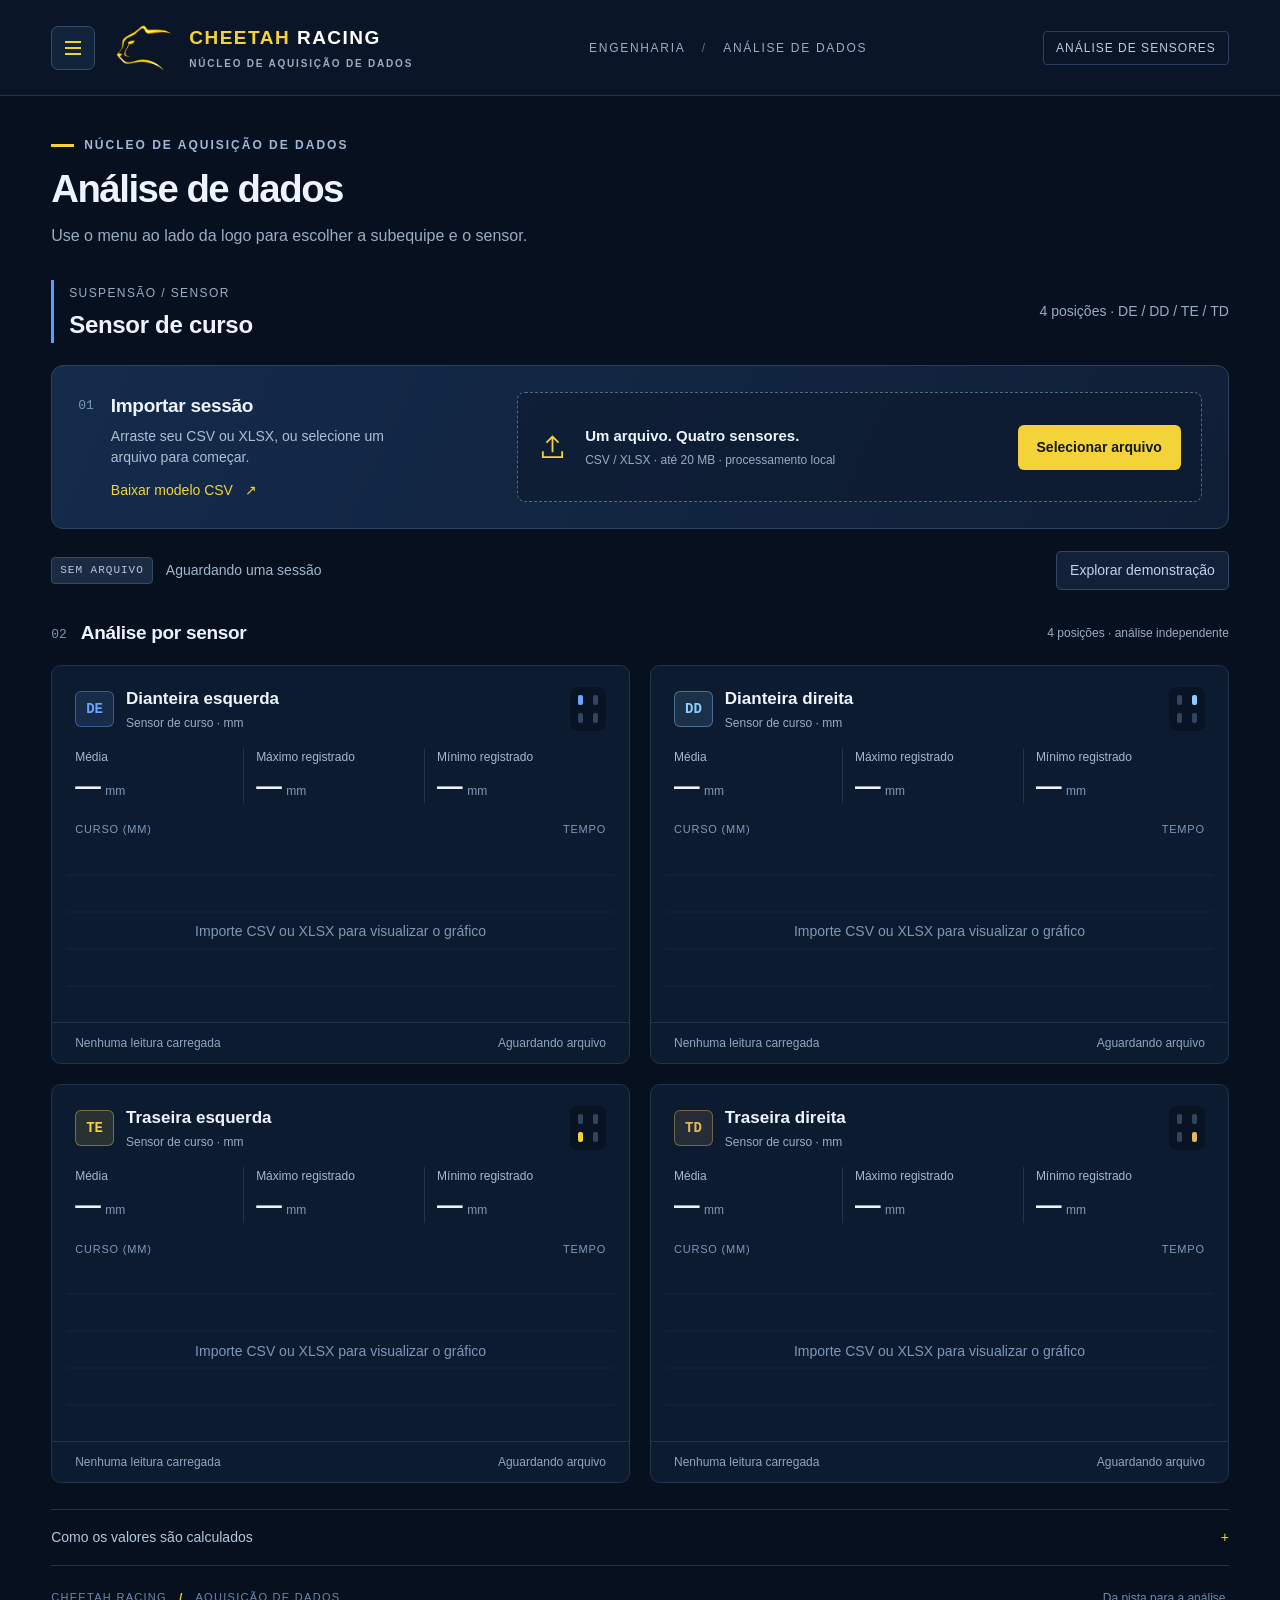
==== commit f8569ca5: "Rename indexv4.html to index.html" ====
--- a/index.html
+++ b/index.html
@@ -1,6 +1,6 @@
 <!DOCTYPE html>
 <html lang="pt-BR">
-<head><meta charset="UTF-8"><meta name="viewport" content="width=device-width, initial-scale=1"><meta name="theme-color" content="#071427"><meta name="description" content="Análise dos quatro sensores de curso da Cheetah Racing. Importe CSV ou XLSX e visualize gráficos, média, máximo e mínimo por sensor e subequipe."><title>Cheetah Racing · Análise de dados</title><link rel="icon" href="[data-uri]"><style>@font-face{font-family:unused;src:local('Arial')}*{box-sizing:border-box} :root{color-scheme:dark;--bg:#07101e;--surface:#0d1b30;--border:#22334b;--text:#eef4ff;--muted:#9aacc4;--yellow:#f4d338;--blue:#5d9dff}body{margin:0;background:var(--bg);font:16px/1.5 'Segoe UI',Arial,sans-serif;color:var(--text)}button,select,input{font:inherit}button,select{cursor:pointer}button{transition:background .18s,transform .18s}button:hover{filter:brightness(1.12)}button:active{transform:translateY(1px)}button:focus-visible,select:focus-visible,a:focus-visible,summary:focus-visible{outline:3px solid var(--yellow);outline-offset:4px}button:disabled{cursor:wait;opacity:.6}[hidden]{display:none!important}.topbar{min-height:96px;padding:16px 4%;border-bottom:1px solid var(--border);display:flex;align-items:center;gap:30px;background:#0a1628}.brand{display:flex;align-items:center;gap:14px;text-decoration:none;color:var(--text);font-size:19px;letter-spacing:1.5px;font-weight:750}.brand img{width:62px;height:62px;object-fit:cover;border-radius:10px}.brand .brand-cheetah{color:var(--yellow);font-weight:850}.brand b{color:#fff;font-weight:600}.brand small{display:block;color:var(--muted);font-size:10px;letter-spacing:1.8px;margin-top:3px}.workspace{margin:auto;color:var(--muted);font-size:12px;letter-spacing:1.7px}.workspace span{margin:0 12px;color:#56708d}.header-tag{border:1px solid #2d405d;color:#bbcce2;padding:7px 12px;font-size:12px;letter-spacing:1px;border-radius:4px}main{max-width:1520px;margin:auto;padding:40px 4% 0}.page-heading{display:flex;justify-content:space-between;align-items:center;margin-bottom:32px}.eyebrow{font-size:12px;letter-spacing:2px;color:#a1b7d6;font-weight:650;display:flex;align-items:center;gap:10px}.eyebrow>span{width:23px;height:3px;background:var(--yellow)}h1{font-size:clamp(28px,3vw,43px);line-height:1.2;letter-spacing:-1.5px;margin:12px 0}h1 em{font-style:normal;font-weight:400;color:#a6bbd7}.page-heading p{margin:0;color:var(--muted)}.heading-mark{font:700 23px/1.8 monospace;color:#5077a9;letter-spacing:3px;border-left:2px solid var(--yellow);padding-left:18px}.heading-mark span{margin-left:24px}.import-panel{background:linear-gradient(115deg,#142b4c,#101f36);border:1px solid #2c4260;border-radius:12px;padding:26px;display:grid;grid-template-columns:1fr 1.65fr;gap:24px;align-items:center}.import-copy{display:flex;gap:17px}.section-number{font:13px/1.8 monospace;color:#7d96b6;margin-top:2px}h2{font-size:19px;font-weight:650;margin:0;letter-spacing:-.3px}.import-copy p{font-size:14px;color:#b0bfd4;max-width:280px;margin:5px 0 10px}.text-button{color:var(--yellow);border:0;background:none;padding:0;font-size:14px}.text-button span{margin-left:8px}.dropzone{border:1px dashed #526886;background:#0c192b88;min-height:110px;display:flex;align-items:center;justify-content:center;gap:18px;padding:20px;border-radius:8px}.dropzone.drag{border-color:var(--yellow);background:#26394b}.dropzone svg{width:29px;height:29px;flex-shrink:0;color:var(--yellow)}.dropzone strong{display:block;font-size:15px;font-weight:600}.dropzone small{display:block;color:var(--muted);font-size:12px;margin-top:4px}.primary-button{background:var(--yellow);color:#101923;font-weight:700;border:0;border-radius:6px;padding:12px 19px;white-space:nowrap;font-size:14px}.dropzone .primary-button{margin-left:auto}.secondary-button{border:1px solid #354760;background:#132138;color:#c3d2e6;border-radius:5px;padding:8px 13px;font-size:14px}.session-bar{display:flex;align-items:center;justify-content:space-between;gap:15px;margin:22px 0 29px;font-size:14px}.session-bar>div{display:flex;align-items:center;gap:13px;min-width:0}.mode-label{background:#1c2b42;color:#b4c6df;border:1px solid #334964;font:11px/1.4 monospace;letter-spacing:1px;padding:5px 8px;border-radius:4px;flex-shrink:0}.mode-label.demo{color:#ffe67b;background:#3a3320;border-color:#665828}.mode-label.real{color:#a9d2ff;background:#143153}.session-bar #filename{color:#a3b5cc;overflow-wrap:anywhere}.section-heading{display:flex;justify-content:space-between;align-items:center;gap:12px;margin-bottom:17px}.section-heading>div{display:flex;gap:14px;align-items:center}.section-heading>span{font-size:12px;color:var(--muted)}.cards{display:grid;grid-template-columns:repeat(2,minmax(0,1fr));gap:20px}.sensor-card{background:var(--surface);border:1px solid var(--border);border-radius:10px;overflow:hidden;min-width:0}.card-header{display:flex;align-items:center;gap:12px;padding:20px 23px 16px}.sensor-code{background:color-mix(in srgb,var(--accent) 12%,transparent);border:1px solid color-mix(in srgb,var(--accent) 40%,transparent);color:var(--accent);border-radius:6px;padding:9px 10px;font:700 14px monospace}.card-header h3{font-size:17px;font-weight:600;margin:0}.card-header p{color:var(--muted);font-size:12px;margin:3px 0 0}.position{margin-left:auto;display:grid;grid-template-columns:5px 5px;gap:8px 10px;border-radius:8px;padding:8px;background:#081423}.position i{width:5px;height:10px;background:#2f4560;border-radius:2px}.position i.on{background:var(--accent)}.stats{display:grid;grid-template-columns:1fr 1fr 1fr;padding:0 23px 18px;gap:12px}.stat{border-right:1px solid var(--border);padding-right:6px}.stat:last-child{border:0}.stat-label{display:block;font-size:12px;color:#a6b8ce;margin-bottom:4px}.stat-value{font:600 clamp(20px,2vw,29px)/1.3 'Segoe UI',sans-serif;font-variant-numeric:tabular-nums;letter-spacing:-.5px;overflow-wrap:anywhere}.stat-value small{font-size:12px;color:#8299b7;margin-left:5px;font-weight:400;letter-spacing:0}.chart-wrap{padding:0 15px;position:relative}.chart-title{display:flex;justify-content:space-between;padding:0 8px;margin-bottom:4px;color:#7f98b8;font-size:11px;letter-spacing:.8px;text-transform:uppercase}.chart{height:180px;width:100%;display:block;overflow:visible}.chart text{font:11px 'Segoe UI',Arial,sans-serif;fill:#8aa1bf}.chart .gridline{stroke:#20334d;stroke-dasharray:3 5}.card-bottom{padding:11px 23px;border-top:1px solid var(--border);font-size:12px;color:#8fa6c3;display:flex;justify-content:space-between;gap:10px}.card-bottom strong{font-weight:500;color:#bcd0e9}.empty-chart{height:180px;display:flex;align-items:center;justify-content:center;color:#7f97b7;font-size:14px;background:repeating-linear-gradient(0deg,transparent,transparent 35px,#21334b66 36px,transparent 37px)}.method{margin-top:26px;border-top:1px solid var(--border);border-bottom:1px solid var(--border);color:var(--muted);font-size:14px}.method summary{cursor:pointer;list-style:none;padding:17px 0;display:flex;justify-content:space-between;color:#b4c7df}.method summary::-webkit-details-marker{display:none}.method summary span{color:var(--yellow)}.method>div{max-width:1000px;padding-bottom:14px}.method p{margin:0 0 12px}.method b{color:#cedbef}.message{padding:14px 18px;background:#263448;border-left:3px solid var(--yellow);border-radius:4px;font-size:14px}.message.error{background:#36232b;border-left-color:#ff8c8c;color:#ffd0d0}.mapping{margin-top:16px;padding:24px;background:#12253d;border:1px solid #3a5679;border-radius:10px}.mapping p{color:var(--muted);font-size:14px}.map-fields{display:grid;grid-template-columns:repeat(5,1fr);gap:14px}label{font-size:14px;color:#bed0e7}select{display:block;width:100%;margin-top:7px;padding:10px;border:1px solid #4a607b;border-radius:5px;color:#edf4ff;background:#0c1b2e;max-width:100%}.map-actions{display:flex;gap:12px;align-items:end;margin-top:18px}.map-actions label{margin-right:auto;min-width:180px}.map-actions button{height:43px}footer{padding:23px 0;display:flex;justify-content:space-between;gap:16px;font-size:11px;color:#6f88a9;letter-spacing:1.3px}footer b{color:var(--yellow);padding:0 8px}footer>span:last-child{letter-spacing:0;font-size:12px}.tooltip{position:absolute;pointer-events:none;background:#050d18;border:1px solid #425a7b;border-radius:5px;padding:6px 10px;font-size:12px;z-index:2;color:#e8f2ff;box-shadow:0 4px 12px #0005}.sensor-note{color:#e8ce76}
+<head><meta charset="UTF-8"><meta name="viewport" content="width=device-width, initial-scale=1"><meta name="theme-color" content="#071427"><meta name="description" content="Análise dos quatro sensores de curso da Cheetah Racing. Importe CSV ou XLSX e visualize gráficos, média, máximo e mínimo por sensor e subequipe."><title>Cheetah Racing · Análise de dados</title><link rel="icon" href="[data-uri]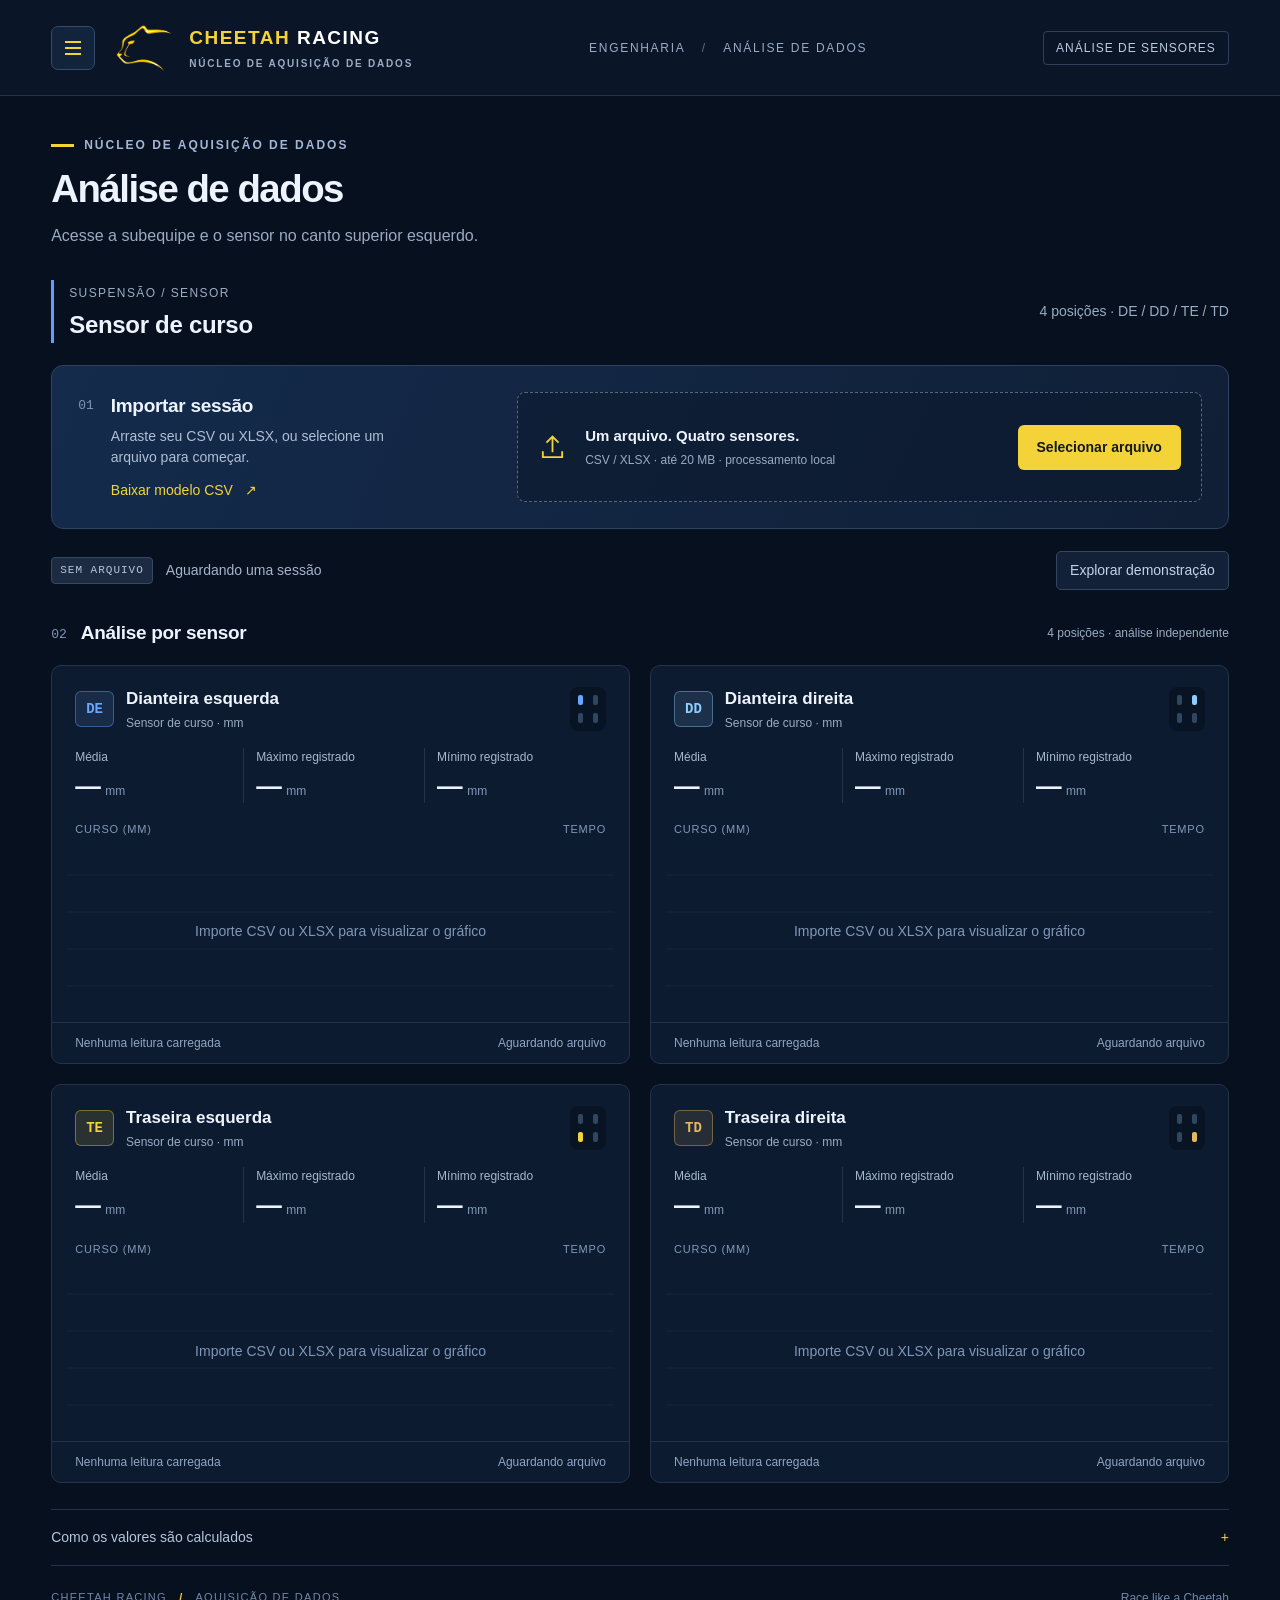
==== commit 359106a5: "Update index.html" ====
--- a/index.html
+++ b/index.html
@@ -18,12 +18,12 @@
 <div class="drawer-heading"><div><span class="topic-label">CHEETAH RACING</span><h2 id="navigation-title">Subequipes e sensores</h2></div><button id="close-navigation" class="menu-button" aria-label="Fechar menu">✕</button></div>
 <nav aria-label="Sensores por subequipe" class="drawer-nav">
 <details class="team-group" id="group-suspensao" open><summary>Suspensão <span class="chevron" aria-hidden="true">⌄</span></summary><div class="sensor-options"><button id="sensor-curso" aria-current="page"><span>Sensor de curso</span><small>4 posições · DE / DD / TE / TD</small></button></div></details>
-<details class="team-group" id="group-powertrain"><summary>Powertrain <span class="chevron" aria-hidden="true">⌄</span></summary><div class="sensor-options"><p>Nenhum sensor cadastrado nesta subequipe.</p></div></details>
-<details class="team-group" id="group-freios"><summary>Freios <span class="chevron" aria-hidden="true">⌄</span></summary><div class="sensor-options"><p>Nenhum sensor cadastrado nesta subequipe.</p></div></details>
+<details class="team-group" id="group-powertrain"><summary>Powertrain <span class="chevron" aria-hidden="true">⌄</span></summary><div class="sensor-options"><p>Nenhum sensor cadastrado no momento.</p></div></details>
+<details class="team-group" id="group-freios"><summary>Freios <span class="chevron" aria-hidden="true">⌄</span></summary><div class="sensor-options"><p>Nenhum sensor cadastrado no momento.</p></div></details>
 </nav><p class="drawer-footnote">Selecione um sensor para abrir sua análise.</p>
 </dialog>
 <main>
-<div class="page-heading"><div><div class="eyebrow"><span></span> NÚCLEO DE AQUISIÇÃO DE DADOS</div><h1>Análise de dados</h1><p>Use o menu ao lado da logo para escolher a subequipe e o sensor.</p></div></div>
+<div class="page-heading"><div><div class="eyebrow"><span></span> NÚCLEO DE AQUISIÇÃO DE DADOS</div><h1>Análise de dados</h1><p>Acesse a subequipe e o sensor no canto superior esquerdo.</p></div></div>
 <section id="panel-suspensao" aria-label="Suspensão: sensor de curso">
 <div class="sensor-topic"><div><span class="topic-label">SUSPENSÃO / SENSOR</span><h2 id="sensor-title" tabindex="-1">Sensor de curso</h2></div><span class="topic-count">4 posições · DE / DD / TE / TD</span></div>
 <section class="import-panel" aria-labelledby="import-title"><div class="import-copy"><span class="section-number">01</span><div><h2 id="import-title">Importar sessão</h2><p>Arraste seu CSV ou XLSX, ou selecione um arquivo para começar.</p><button class="text-button" id="template">Baixar modelo CSV <span aria-hidden="true">↗</span></button></div></div><div id="dropzone" class="dropzone"><svg viewBox="0 0 24 24" fill="none" stroke="currentColor" stroke-width="1.5" aria-hidden="true"><path d="M12 16V3m-5 5 5-5 5 5M4 15v5h16v-5"/></svg><div><strong>Um arquivo. Quatro sensores.</strong><small>CSV / XLSX · até 20 MB · processamento local</small></div><button class="primary-button" id="upload">Selecionar arquivo</button><input type="file" id="file" accept=".csv,.xlsx,text/csv,application/vnd.openxmlformats-officedocument.spreadsheetml.sheet" hidden></div></section>
@@ -36,7 +36,7 @@
 </section>
 <section id="panel-powertrain" aria-label="Powertrain" hidden><div class="sensor-topic"><div><span class="topic-label">POWERTRAIN / SENSORES</span><h2>Powertrain</h2></div></div><div class="team-empty"><h3>Nenhum sensor cadastrado</h3><p>Os sensores de powertrain serão organizados aqui quando forem adicionados ao painel.</p></div></section>
 <section id="panel-freios" aria-label="Freios" hidden><div class="sensor-topic"><div><span class="topic-label">FREIOS / SENSORES</span><h2>Freios</h2></div></div><div class="team-empty"><h3>Nenhum sensor cadastrado</h3><p>Os sensores de freios serão organizados aqui quando forem adicionados ao painel.</p></div></section>
-<footer><span>CHEETAH RACING <b>/</b> AQUISIÇÃO DE DADOS</span><span>Da pista para a análise.</span></footer>
+<footer><span>CHEETAH RACING <b>/</b> AQUISIÇÃO DE DADOS</span><span>Race like a Cheetah</span></footer>
 </main><script>/*! xlsx.js (C) 2013-present SheetJS -- http://sheetjs.com */
 var DO_NOT_EXPORT_CODEPAGE=true;var cptable={version:"1.15.0"};cptable[437]=function(){var e="\0\b\t\n\x0B\f\r 
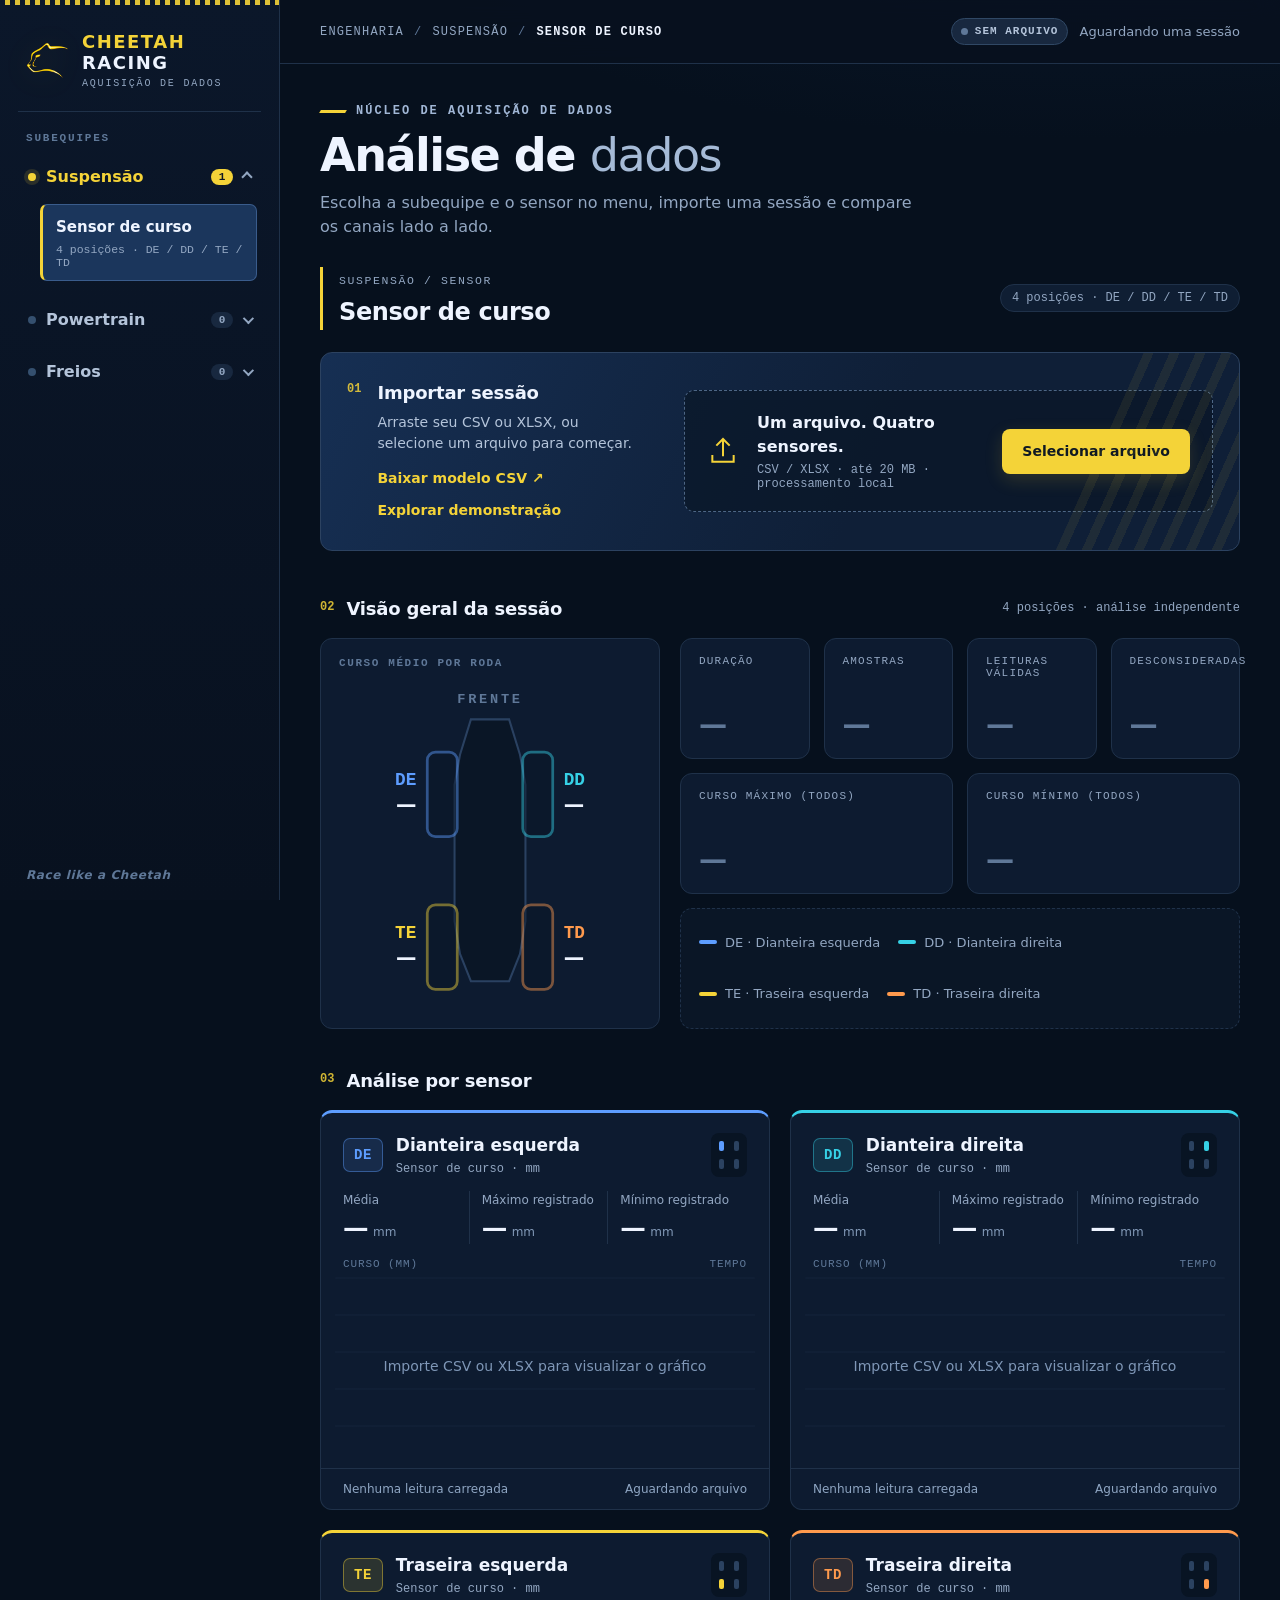
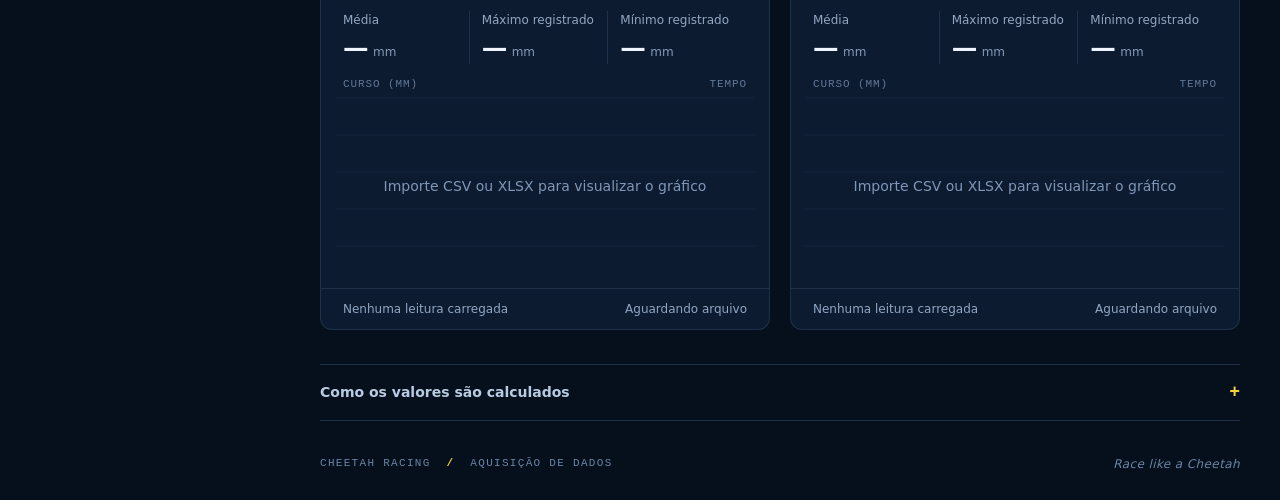
==== commit 9920026f: "Redesign interface: sidebar nav, session overview, refined sensor cards Split the single 1.8 MB inde" ====
--- a/index.html
+++ b/index.html
@@ -1,302 +1,168 @@
 <!DOCTYPE html>
 <html lang="pt-BR">
-<head><meta charset="UTF-8"><meta name="viewport" content="width=device-width, initial-scale=1"><meta name="theme-color" content="#071427"><meta name="description" content="Análise dos quatro sensores de curso da Cheetah Racing. Importe CSV ou XLSX e visualize gráficos, média, máximo e mínimo por sensor e subequipe."><title>Cheetah Racing · Análise de dados</title><link rel="icon" href="[data-uri]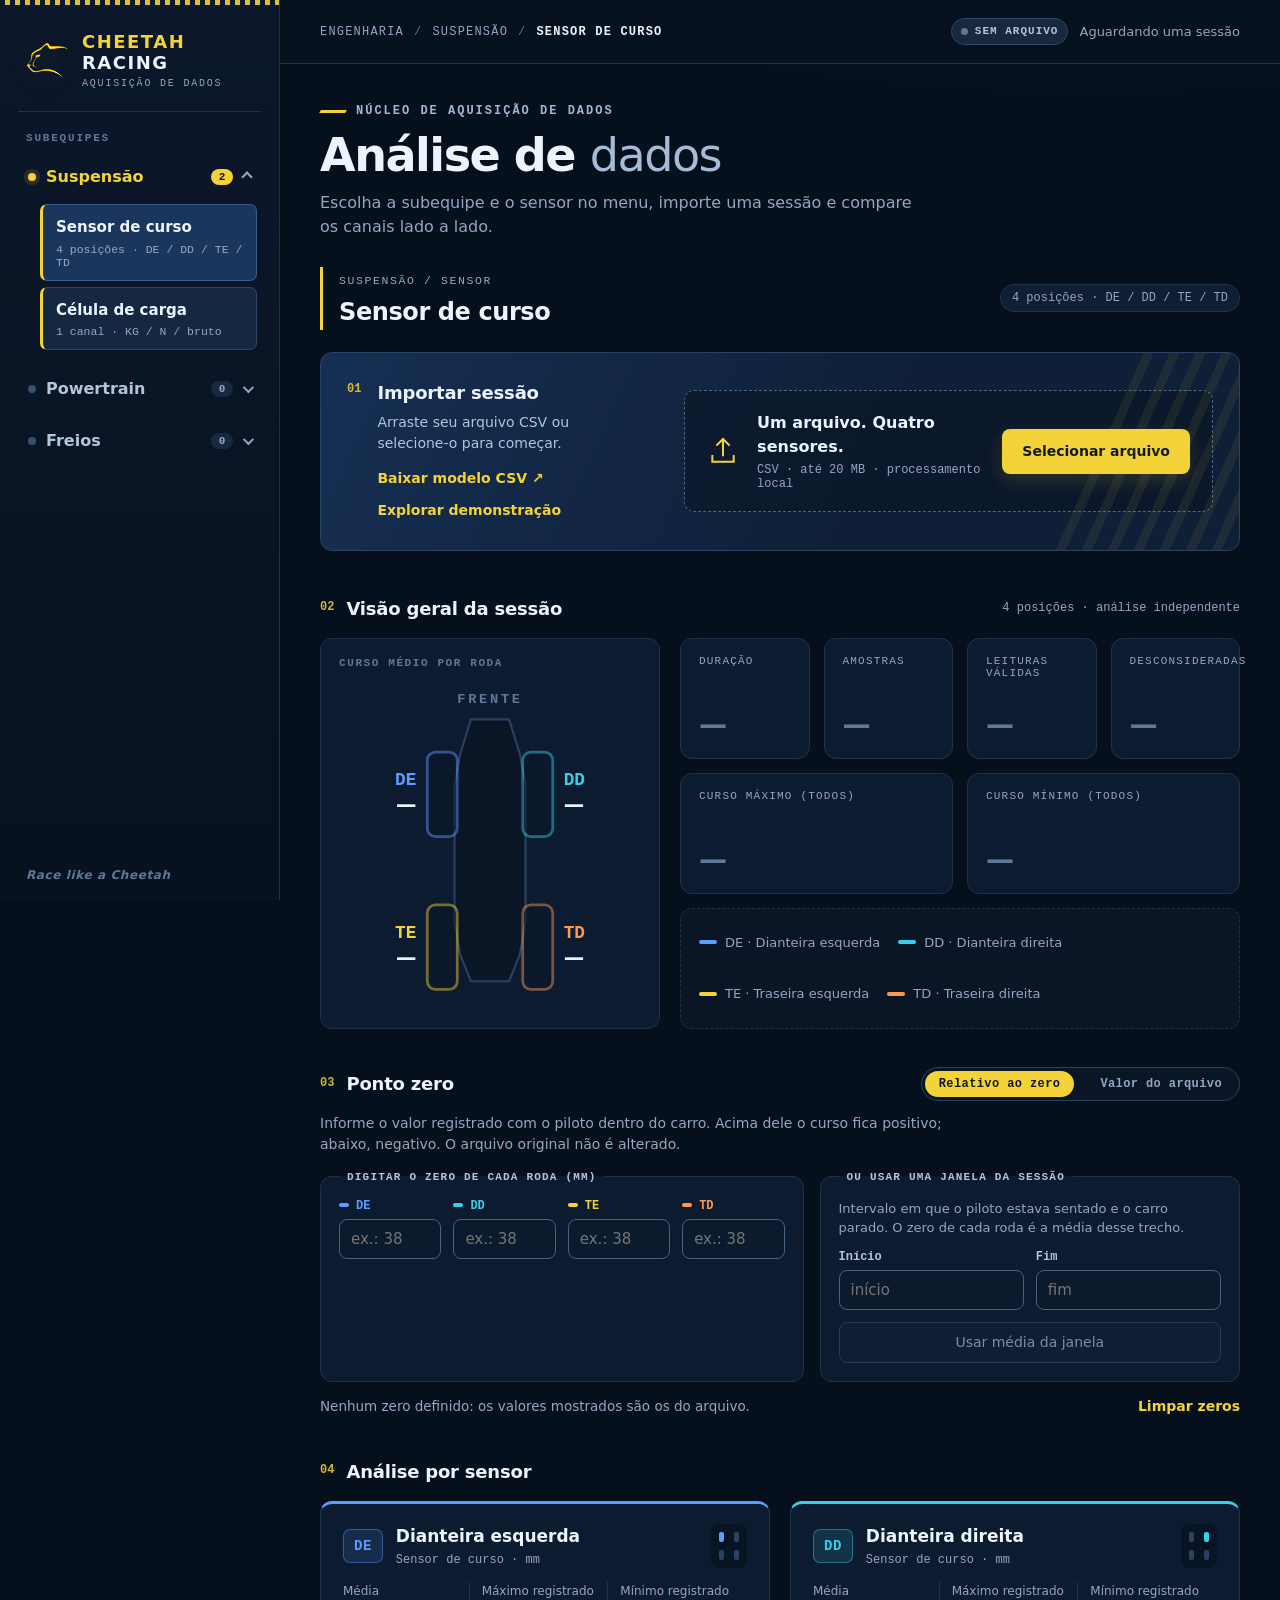
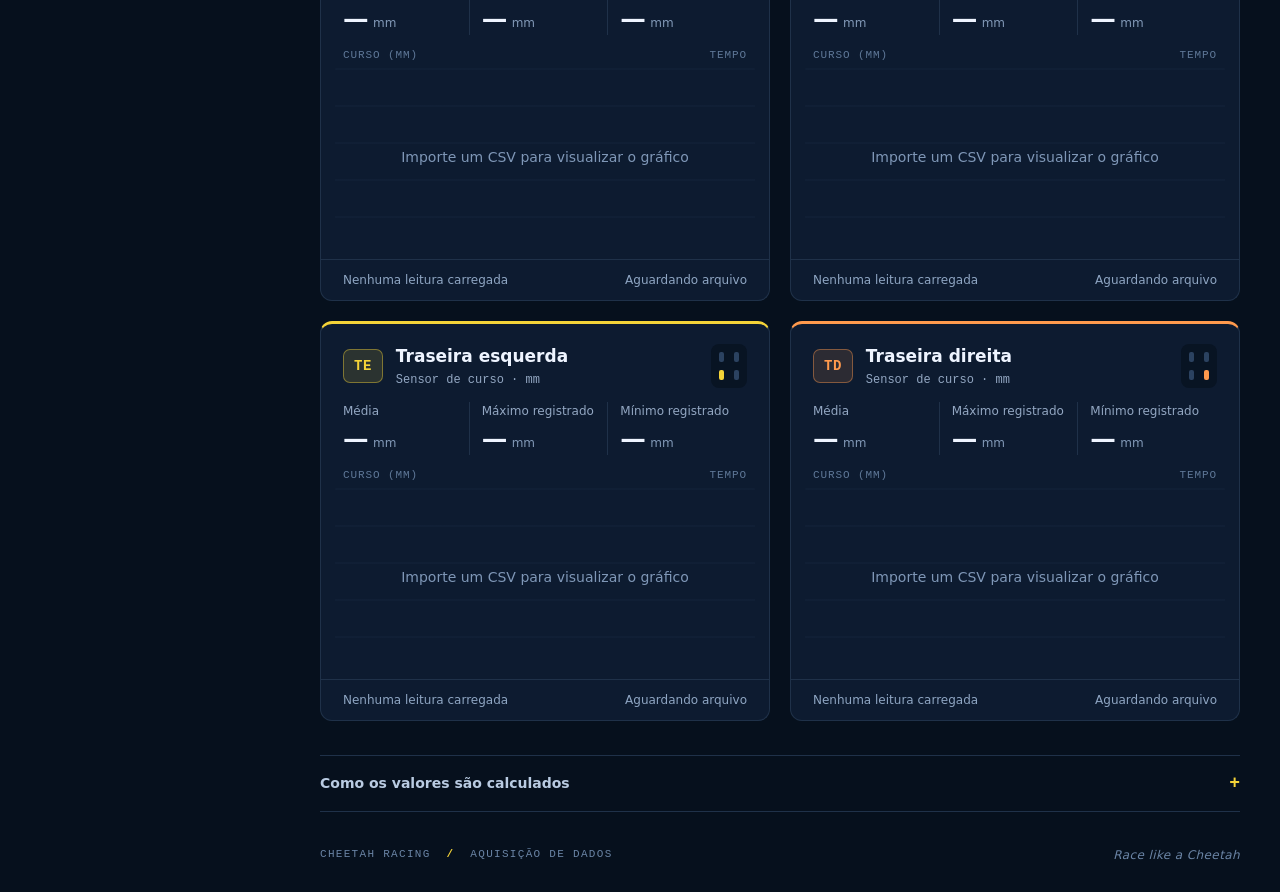
==== commit ef7636f5: "Add load cell sensor, zero point for travel sensor, drop XLSX upload - New Suspensão sensor: célula " ====
--- a/index.html
+++ b/index.html
@@ -4,7 +4,7 @@
 <meta charset="UTF-8">
 <meta name="viewport" content="width=device-width, initial-scale=1">
 <meta name="theme-color" content="#071427">
-<meta name="description" content="Análise dos quatro sensores de curso da Cheetah Racing. Importe CSV ou XLSX e visualize gráficos, média, máximo e mínimo por sensor e subequipe.">
+<meta name="description" content="Análise dos quatro sensores de curso da Cheetah Racing. Importe CSV e visualize gráficos, média, máximo e mínimo por sensor e subequipe.">
 <title>Cheetah Racing · Análise de dados</title>
 <link rel="icon" type="image/png" href="logo.png">
 <link rel="stylesheet" href="style.css">
@@ -31,9 +31,10 @@
       <p class="nav-caption">SUBEQUIPES</p>
 
       <details class="team-group" id="group-suspensao" open>
-        <summary><span class="team-name"><i class="team-dot"></i>Suspensão</span><span class="team-badge">1</span><span class="chevron" aria-hidden="true"></span></summary>
+        <summary><span class="team-name"><i class="team-dot"></i>Suspensão</span><span class="team-badge">2</span><span class="chevron" aria-hidden="true"></span></summary>
         <div class="sensor-options">
           <button id="sensor-curso" aria-current="page"><span>Sensor de curso</span><small>4 posições · DE / DD / TE / TD</small></button>
+          <button id="sensor-celula"><span>Célula de carga</span><small>1 canal · KG / N / bruto</small></button>
         </div>
       </details>
 
@@ -73,7 +74,7 @@
       </div>
 
       <!-- Suspensão · sensor de curso -->
-      <section id="panel-suspensao" aria-label="Suspensão: sensor de curso">
+      <section id="panel-curso" aria-label="Suspensão: sensor de curso">
         <div class="sensor-topic">
           <div><span class="topic-label">SUSPENSÃO / SENSOR</span><h2 id="sensor-title" tabindex="-1">Sensor de curso</h2></div>
           <span class="topic-count">4 posições · DE / DD / TE / TD</span>
@@ -84,7 +85,7 @@
             <span class="step-number">01</span>
             <div>
               <h3 id="import-title">Importar sessão</h3>
-              <p>Arraste seu CSV ou XLSX, ou selecione um arquivo para começar.</p>
+              <p>Arraste seu arquivo CSV ou selecione-o para começar.</p>
               <div class="import-links">
                 <button class="text-button" id="template">Baixar modelo CSV <span aria-hidden="true">↗</span></button>
                 <button class="text-button" id="demo">Explorar demonstração</button>
@@ -93,19 +94,13 @@
           </div>
           <div id="dropzone" class="dropzone">
             <svg viewBox="0 0 24 24" fill="none" stroke="currentColor" stroke-width="1.5" aria-hidden="true"><path d="M12 16V3m-5 5 5-5 5 5M4 15v5h16v-5"/></svg>
-            <div><strong>Um arquivo. Quatro sensores.</strong><small>CSV / XLSX · até 20 MB · processamento local</small></div>
+            <div><strong>Um arquivo. Quatro sensores.</strong><small>CSV · até 20 MB · processamento local</small></div>
             <button class="primary-button" id="upload">Selecionar arquivo</button>
-            <input type="file" id="file" accept=".csv,.xlsx,text/csv,application/vnd.openxmlformats-officedocument.spreadsheetml.sheet" hidden>
+            <input type="file" id="file" accept=".csv,text/csv" hidden>
           </div>
         </section>
 
         <p id="message" class="message" role="status" hidden></p>
-
-        <div id="sheet-picker" class="sheet-picker" hidden>
-          <label for="worksheet">Planilha do Excel</label>
-          <select id="worksheet"></select>
-          <p>Selecione a planilha que contém as leituras. A primeira linha preenchida deve conter os nomes das colunas.</p>
-        </div>
 
         <section id="mapping" class="mapping" hidden aria-labelledby="mapping-title">
           <h3 id="mapping-title">Confira as colunas do arquivo</h3>
@@ -127,8 +122,35 @@
           </div>
           <div id="overview" class="overview"></div>
 
+          <section class="zero-panel" aria-labelledby="zero-title">
+            <div class="section-heading">
+              <div><span class="step-number">03</span><h3 id="zero-title">Ponto zero</h3></div>
+              <div class="seg" role="group" aria-label="Referência dos valores">
+                <button id="zero-mode-rel" aria-pressed="true">Relativo ao zero</button>
+                <button id="zero-mode-raw" aria-pressed="false">Valor do arquivo</button>
+              </div>
+            </div>
+            <p class="zero-intro">Informe o valor registrado com o piloto dentro do carro. Acima dele o curso fica positivo; abaixo, negativo. O arquivo original não é alterado.</p>
+            <div class="zero-grid">
+              <fieldset class="zero-box">
+                <legend>Digitar o zero de cada roda <span id="zero-unit-label">(mm)</span></legend>
+                <div class="zero-inputs" id="zero-inputs"></div>
+              </fieldset>
+              <fieldset class="zero-box">
+                <legend>Ou usar uma janela da sessão</legend>
+                <p>Intervalo em que o piloto estava sentado e o carro parado. O zero de cada roda é a média desse trecho.</p>
+                <div class="zero-window">
+                  <label>Início <span class="unit-hint" id="zw-unit">(s)</span><input id="zw-start" inputmode="decimal" placeholder="início" autocomplete="off"></label>
+                  <label>Fim <input id="zw-end" inputmode="decimal" placeholder="fim" autocomplete="off"></label>
+                  <button id="zw-apply" class="secondary-button">Usar média da janela</button>
+                </div>
+              </fieldset>
+            </div>
+            <div class="zero-foot"><p id="zero-status" class="zero-status" role="status"></p><button id="zero-clear" class="text-button">Limpar zeros</button></div>
+          </section>
+
           <div class="section-heading section-heading--spaced">
-            <div><span class="step-number">03</span><h3>Análise por sensor</h3></div>
+            <div><span class="step-number">04</span><h3>Análise por sensor</h3></div>
           </div>
           <div class="cards" id="cards"></div>
         </section>
@@ -137,9 +159,71 @@
           <summary>Como os valores são calculados <span aria-hidden="true">+</span></summary>
           <div>
             <p><b>Média:</b> soma das leituras válidas dividida pela quantidade de leituras. <b>Máximo registrado:</b> maior leitura válida. <b>Mínimo registrado:</b> menor leitura válida.</p>
-            <p>Os indicadores usam todas as leituras válidas da sessão, inclusive os extremos. Valores vazios ou inválidos são desconsiderados por sensor. Nenhum filtro ou conversão de calibração é aplicado. Gráficos longos preservam extremos ao reduzir os pontos exibidos.</p>
-            <p>Formatos aceitos: CSV e XLSX. Cabeçalhos sugeridos: tempo_s, curso_DE_mm, curso_DD_mm, curso_TE_mm, curso_TD_mm. No Excel, escolha a planilha com os dados; a primeira linha preenchida deve conter os cabeçalhos. Fórmulas precisam ter resultados salvos pelo Excel ou ser convertidas em valores.</p>
+            <p>Os indicadores usam todas as leituras válidas da sessão, inclusive os extremos. Valores vazios ou inválidos são desconsiderados por sensor. Nenhum filtro ou conversão de calibração é aplicado; o ponto zero, quando definido, apenas desloca os valores (valor − zero). Gráficos longos preservam extremos ao reduzir os pontos exibidos.</p>
+            <p>Formato aceito: CSV. Cabeçalhos sugeridos: tempo_s, curso_DE_mm, curso_DD_mm, curso_TE_mm, curso_TD_mm. Se o arquivo vier do Excel, salve-o como CSV.</p>
             <p>No CSV, são aceitos ponto e vírgula, tabulação e decimais com vírgula. Sem tempo, o eixo horizontal usa o número da amostra. Os arquivos são lidos no seu navegador e não são enviados a um servidor.</p>
+          </div>
+        </details>
+      </section>
+
+      <!-- Suspensão · célula de carga -->
+      <section id="panel-celula" aria-label="Suspensão: célula de carga" hidden>
+        <div class="sensor-topic">
+          <div><span class="topic-label">SUSPENSÃO / SENSOR</span><h2 id="celula-title" tabindex="-1">Célula de carga</h2></div>
+          <span class="topic-count">1 canal · KG / N / bruto</span>
+        </div>
+
+        <section class="import-panel" aria-labelledby="c-import-title">
+          <div class="import-copy">
+            <span class="step-number">01</span>
+            <div>
+              <h3 id="c-import-title">Importar sessão</h3>
+              <p>Arraste seu arquivo CSV ou selecione-o para começar. Os valores devem estar em KG.</p>
+              <div class="import-links">
+                <button class="text-button" id="c-template">Baixar modelo CSV <span aria-hidden="true">↗</span></button>
+                <button class="text-button" id="c-demo">Explorar demonstração</button>
+              </div>
+            </div>
+          </div>
+          <div id="c-dropzone" class="dropzone">
+            <svg viewBox="0 0 24 24" fill="none" stroke="currentColor" stroke-width="1.5" aria-hidden="true"><path d="M12 16V3m-5 5 5-5 5 5M4 15v5h16v-5"/></svg>
+            <div><strong>Um arquivo. Um sensor.</strong><small>CSV · até 20 MB · processamento local</small></div>
+            <button class="primary-button" id="c-upload">Selecionar arquivo</button>
+            <input type="file" id="c-file" accept=".csv,text/csv" hidden>
+          </div>
+        </section>
+
+        <p id="c-message" class="message" role="status" hidden></p>
+
+        <section id="c-mapping" class="mapping" hidden aria-labelledby="c-mapping-title">
+          <h3 id="c-mapping-title">Confira as colunas do arquivo</h3>
+          <p>Associe a leitura da célula de carga à sua coluna. Valores vazios ou inválidos serão desconsiderados.</p>
+          <div class="map-fields map-fields--2" id="c-map-fields"></div>
+          <div class="map-actions">
+            <button id="c-apply" class="primary-button">Analisar dados <span aria-hidden="true">→</span></button>
+            <button id="c-cancel" class="secondary-button">Cancelar</button>
+          </div>
+        </section>
+
+        <section class="analysis-section" aria-labelledby="c-analysis-title">
+          <div class="section-heading">
+            <div><span class="step-number">02</span><h3 id="c-analysis-title">Análise da célula de carga</h3></div>
+            <div class="seg" role="group" aria-label="Unidade de exibição">
+              <button id="c-unit-kg" data-unit="kg" aria-pressed="true">KG</button>
+              <button id="c-unit-n" data-unit="n" aria-pressed="false">N</button>
+              <button id="c-unit-raw" data-unit="raw" aria-pressed="false">Bruto</button>
+            </div>
+          </div>
+          <div id="c-overview" class="kpis kpis--row"></div>
+          <div class="cards cards--single" id="c-cards"></div>
+        </section>
+
+        <details class="method">
+          <summary>Como os valores são calculados <span aria-hidden="true">+</span></summary>
+          <div>
+            <p><b>Média, máximo e mínimo</b> usam todas as leituras válidas da sessão. Valores vazios ou inválidos são desconsiderados.</p>
+            <p>O arquivo deve trazer os valores em <b>KG</b>. Em <b>N</b>, cada leitura é multiplicada por 9,80665. <b>Bruto</b> mostra os números exatamente como estão no arquivo.</p>
+            <p>Formato aceito: CSV, com ponto e vírgula, tabulação ou vírgula decimal. Cabeçalhos sugeridos: tempo_s, carga_kg. Sem coluna de tempo, o eixo horizontal usa o número da amostra. Os arquivos são lidos no seu navegador e não são enviados a um servidor.</p>
           </div>
         </details>
       </section>
@@ -161,7 +245,6 @@
   </div>
 </div>
 
-<script src="vendor/xlsx.full.min.js"></script>
 <script src="analysis.js"></script>
 <script src="app.js"></script>
 </body>
--- a/style.css
+++ b/style.css
@@ -74,6 +74,7 @@
 .sensor-options button:hover{background:#1a3355}
 .sensor-options button[aria-current="page"]{background:#1b365c;border-color:#3a5c8c;border-left-color:var(--yellow)}
 .sensor-options small{display:block;font:400 11.5px var(--mono);color:var(--muted);margin-top:4px}
+.sensor-options button+button{margin-top:6px}
 .sensor-options p{margin:0;padding:4px 10px;font-size:13px;color:var(--muted)}
 .sidebar-foot{margin:auto 8px 0;padding-top:24px;font:italic 600 12px var(--sans);letter-spacing:.6px;color:var(--faint)}
 
@@ -140,6 +141,7 @@
 .mapping p,.sheet-picker p{color:var(--muted);font-size:14px;margin:6px 0 18px}
 .sheet-picker p{margin:10px 0 0}
 .map-fields{display:grid;grid-template-columns:repeat(5,minmax(0,1fr));gap:14px}
+.map-fields--2{grid-template-columns:repeat(2,minmax(0,360px))}
 label{font-size:13.5px;color:#c3d3e8;font-weight:550}
 select{display:block;width:100%;max-width:100%;margin-top:7px;padding:10px 11px;border:1px solid #476181;border-radius:8px;color:#edf4ff;background:#0b1a2d}
 .sheet-picker select{max-width:440px}
@@ -179,8 +181,38 @@
 .legend span{display:inline-flex;align-items:center;gap:8px}
 .legend i{width:18px;height:4px;border-radius:2px;background:var(--c)}
 
+/* segmented control */
+.seg{display:inline-flex;gap:2px;padding:3px;border:1px solid var(--border-2);border-radius:99px;background:#0a1626}
+.seg button{border:0;background:none;color:var(--muted);padding:6px 14px;border-radius:99px;font:600 12px var(--mono);letter-spacing:.4px}
+.seg button:hover{color:var(--text)}
+.seg button[aria-pressed="true"]{background:var(--yellow);color:var(--yellow-ink)}
+
+/* zero panel */
+.zero-panel{margin-top:38px}
+.zero-intro{margin:-4px 0 16px;color:var(--muted);font-size:14px;max-width:70ch}
+.zero-grid{display:grid;grid-template-columns:1.15fr 1fr;gap:16px}
+.zero-box{margin:0;min-width:0;padding:16px 18px 18px;background:var(--surface);border:1px solid var(--border);border-radius:var(--radius)}
+.zero-box legend{padding:0 8px;font:600 11px var(--mono);letter-spacing:1.2px;color:var(--text-2);text-transform:uppercase}
+.zero-box p{margin:0 0 12px;font-size:13px;color:var(--muted)}
+.zero-inputs{display:grid;grid-template-columns:repeat(4,minmax(0,1fr));gap:12px}
+.zero-inputs label span,.zero-window label{display:block;font:600 12px var(--mono);color:var(--c,var(--text-2))}
+.zero-inputs label span i{display:inline-block;width:10px;height:4px;border-radius:2px;background:var(--c);margin-right:7px;vertical-align:middle}
+.zero-box input{display:block;width:100%;margin-top:6px;padding:10px 11px;border:1px solid #476181;border-radius:8px;color:#edf4ff;background:#0b1a2d;font:500 15px var(--sans);font-variant-numeric:tabular-nums}
+.zero-box input.invalid{border-color:var(--danger)}
+.zero-box input:focus-visible{outline:3px solid var(--yellow);outline-offset:2px}
+.zero-window{display:grid;grid-template-columns:1fr 1fr;gap:12px;align-items:end}
+.zero-window label{color:var(--text-2)}
+.zero-window .secondary-button{grid-column:1/-1}
+.unit-hint{font-weight:400;color:var(--faint)}
+.zero-foot{display:flex;align-items:center;justify-content:space-between;gap:16px;margin-top:12px}
+.zero-status{margin:0;font-size:13.5px;color:var(--muted)}
+.zero-status.error{color:#ffb3b3}
+.secondary-button:disabled{cursor:not-allowed}
+
 /* sensor cards */
 .cards{display:grid;grid-template-columns:repeat(2,minmax(0,1fr));gap:20px}
+.cards--single{grid-template-columns:minmax(0,1fr)}
+.kpis--row{grid-template-columns:repeat(4,minmax(0,1fr));margin-bottom:20px}
 .sensor-card{background:var(--surface);border:1px solid var(--border);border-top:3px solid var(--accent);border-radius:var(--radius);overflow:hidden;min-width:0;transition:border-color .2s,transform .2s}
 .sensor-card:hover{border-color:color-mix(in srgb,var(--accent) 45%,var(--border));transform:translateY(-1px)}
 .card-header{display:flex;align-items:center;gap:13px;padding:20px 22px 14px}
@@ -201,9 +233,11 @@
 .range .mean{position:absolute;top:-4px;width:3px;height:14px;border-radius:2px;background:#fff;box-shadow:0 0 0 2px var(--surface);transform:translateX(-50%)}
 .chart-wrap{padding:0 14px;position:relative}
 .chart-title{display:flex;justify-content:space-between;padding:0 8px;margin-bottom:2px;color:var(--faint);font:500 11px var(--mono);letter-spacing:.9px;text-transform:uppercase}
-.chart{height:190px;width:100%;display:block;overflow:visible}
+.chart{width:100%;display:block;overflow:visible}
 .chart text{font:11px var(--sans);fill:#8aa1bf}
 .chart .gridline{stroke:#1d2f48;stroke-dasharray:3 5}
+.chart .zeroline{stroke:#e8f2ff;stroke-opacity:.55;stroke-width:1}
+.chart .zerolabel{font:500 10px var(--mono);fill:#c9d7ea}
 .chart .ref{stroke:var(--accent);stroke-opacity:.35;stroke-dasharray:2 4}
 .card-bottom{display:flex;justify-content:space-between;gap:10px;padding:11px 22px;margin-top:6px;border-top:1px solid var(--border);font-size:12px;color:#8fa6c3}
 .card-bottom strong{font-weight:600;color:#c4d6ec}
@@ -230,7 +264,6 @@
 footer>span:last-child{font:italic 12px var(--sans);letter-spacing:.4px}
 
 /* ───────── responsive ───────── */
-@media(min-width:1700px){.chart,.empty-chart{height:220px}}
 
 @media(max-width:1100px){
   .app{grid-template-columns:1fr}
@@ -245,6 +278,7 @@
   .import-panel{grid-template-columns:1fr}
   .import-copy p{max-width:none}
   .map-fields{grid-template-columns:repeat(3,minmax(0,1fr))}
+  .zero-grid{grid-template-columns:1fr}
   .overview{grid-template-columns:1fr}
   .car-panel{flex-direction:row;flex-wrap:wrap;justify-content:center;gap:6px 24px}
   .car-panel h4{width:100%}
@@ -267,7 +301,10 @@
   .range{margin:0 18px 16px}
   .card-bottom{padding:11px 18px}
   .stat-label{min-height:34px}
-  .map-fields{grid-template-columns:1fr 1fr}
+  .map-fields,.map-fields--2{grid-template-columns:1fr 1fr}
+  .zero-inputs{grid-template-columns:1fr 1fr}
+  .kpis--row{grid-template-columns:1fr 1fr}
+  .zero-foot{flex-direction:column;align-items:flex-start}
   .map-actions{flex-wrap:wrap}
   .map-actions label{width:100%;margin-bottom:6px}
   footer{flex-direction:column;gap:6px}
